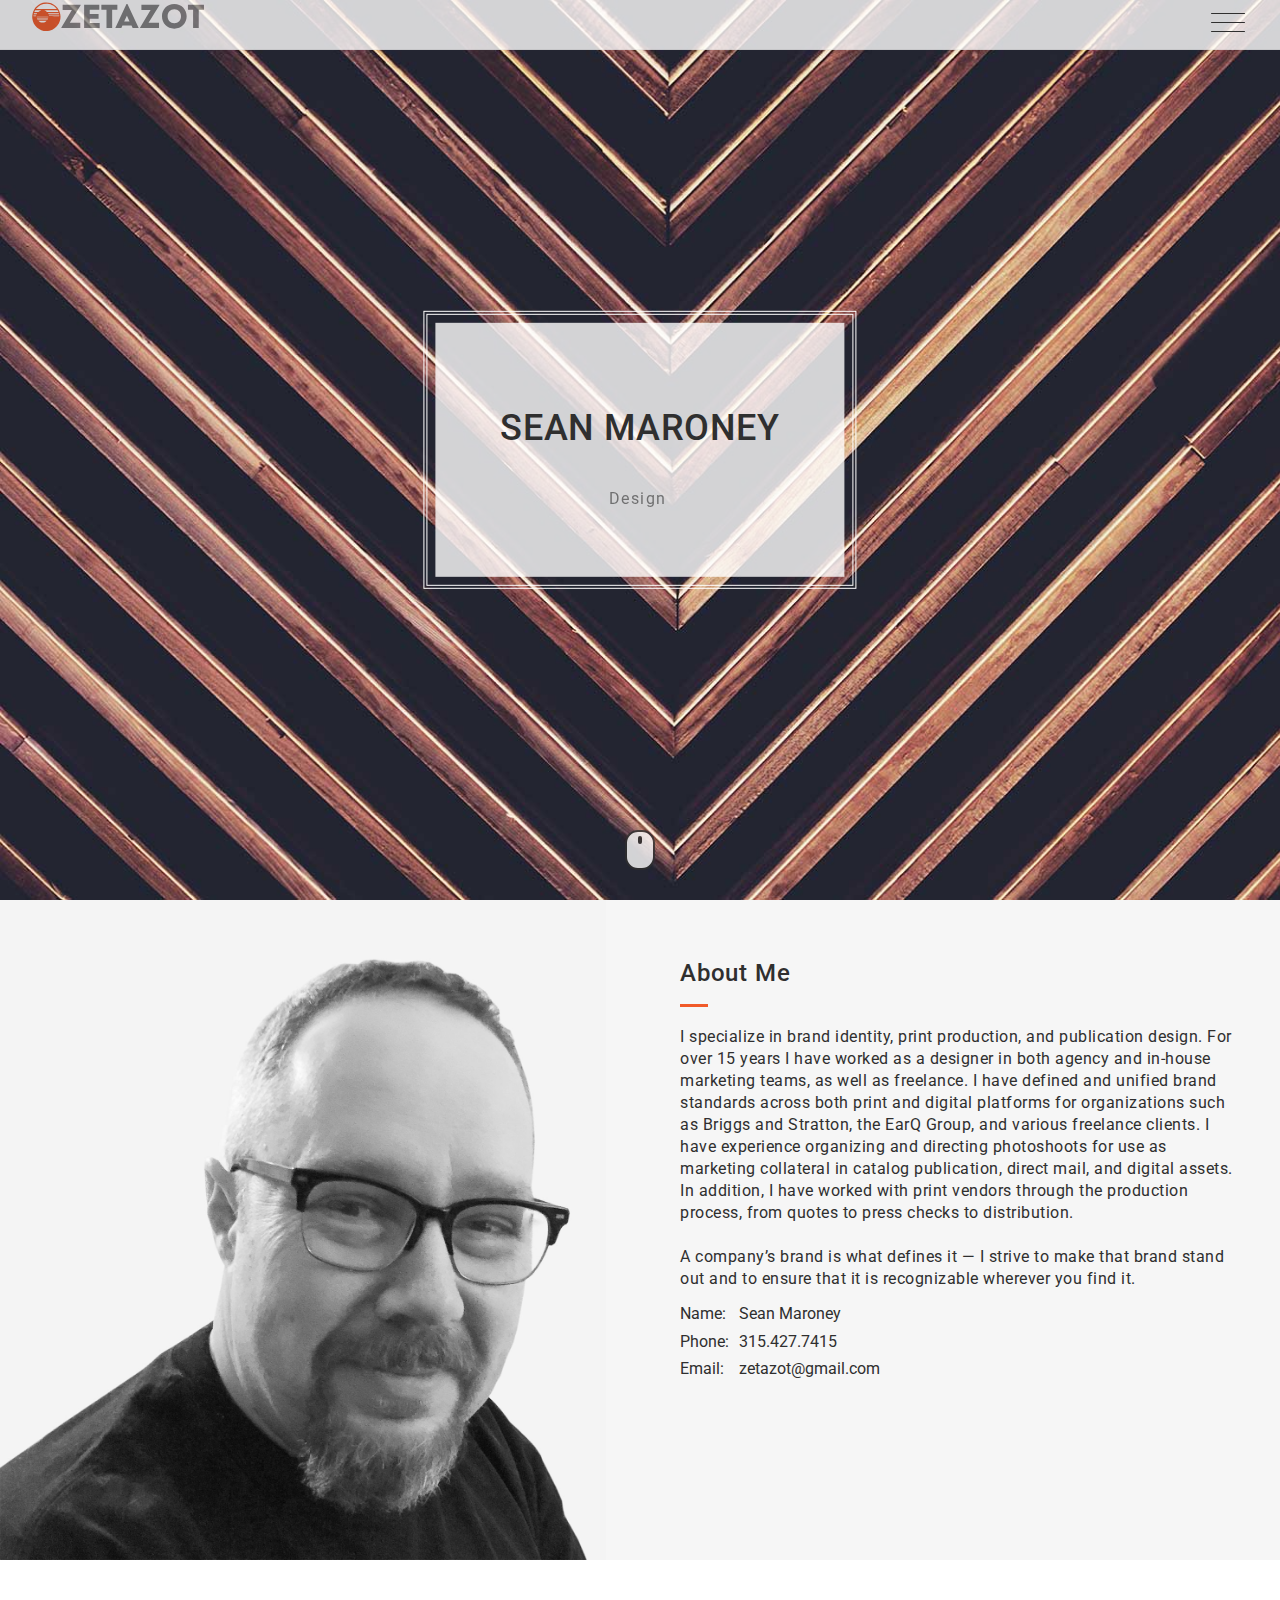
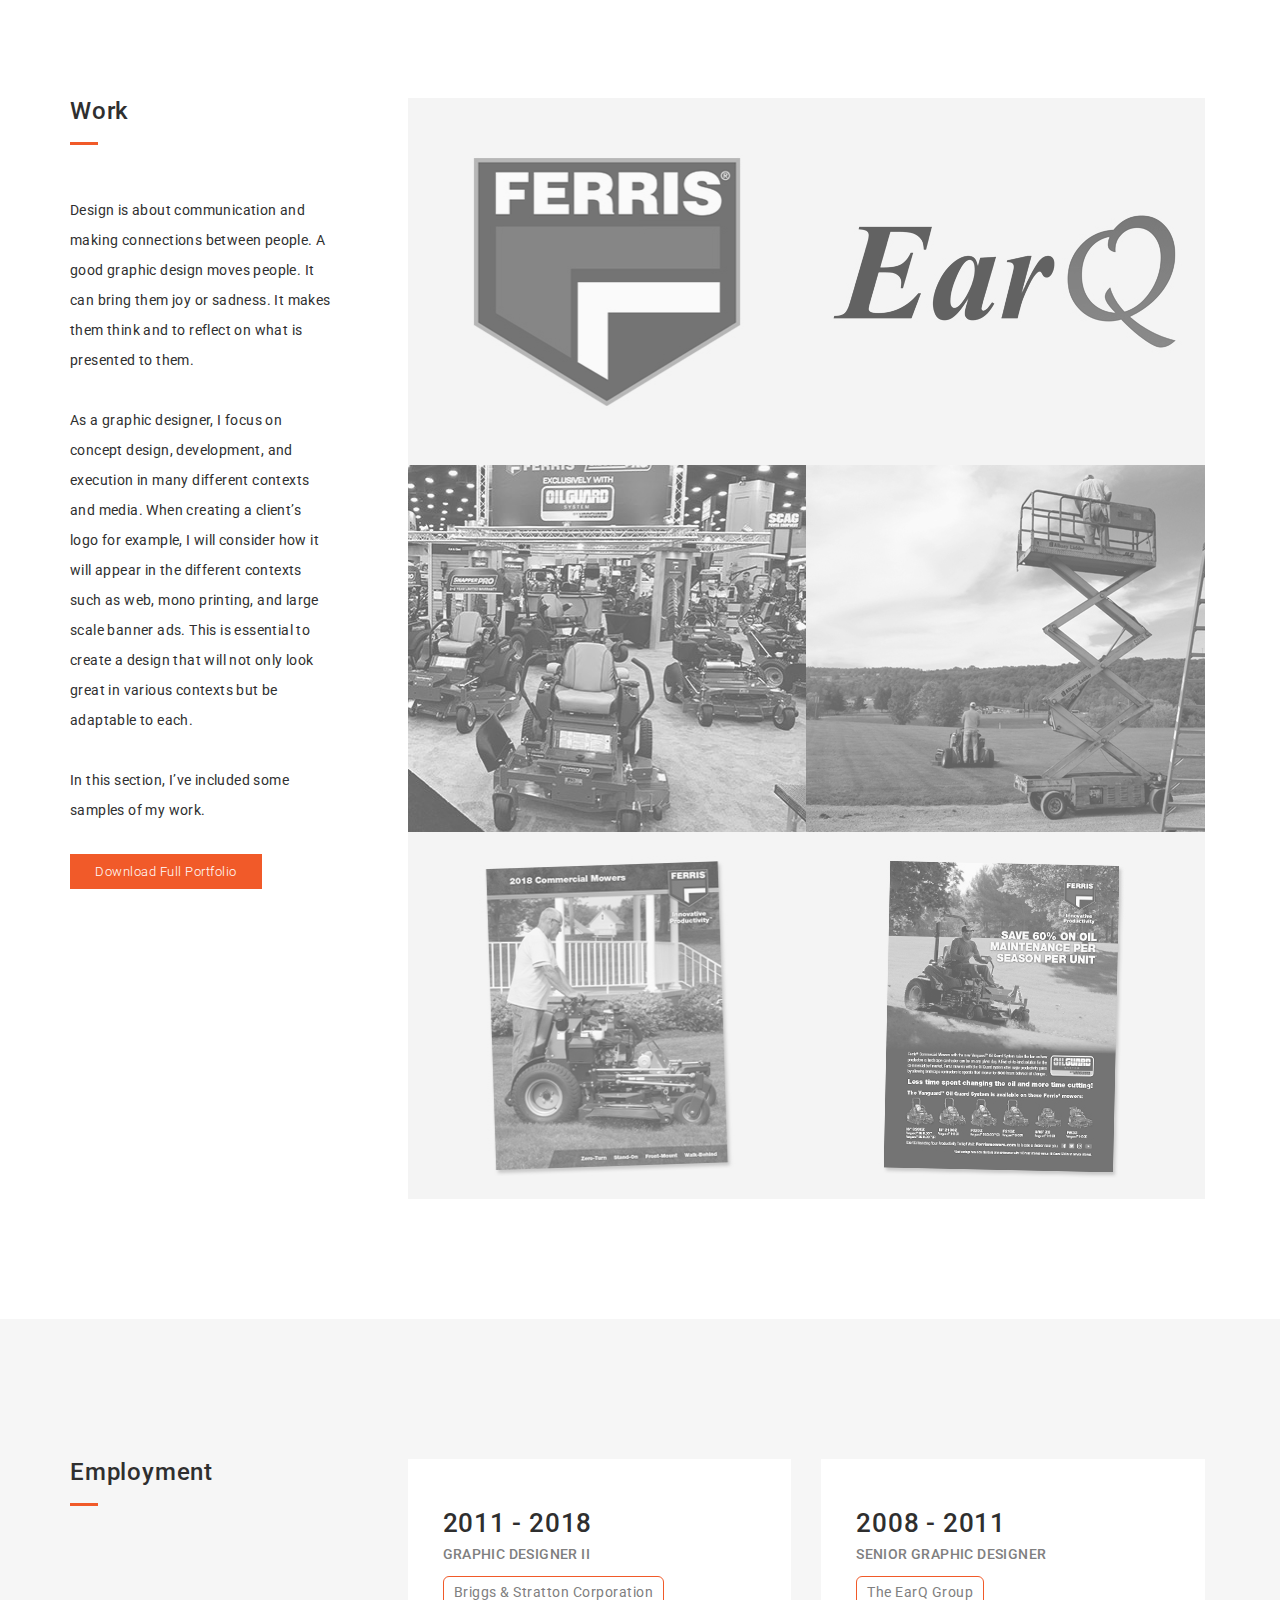
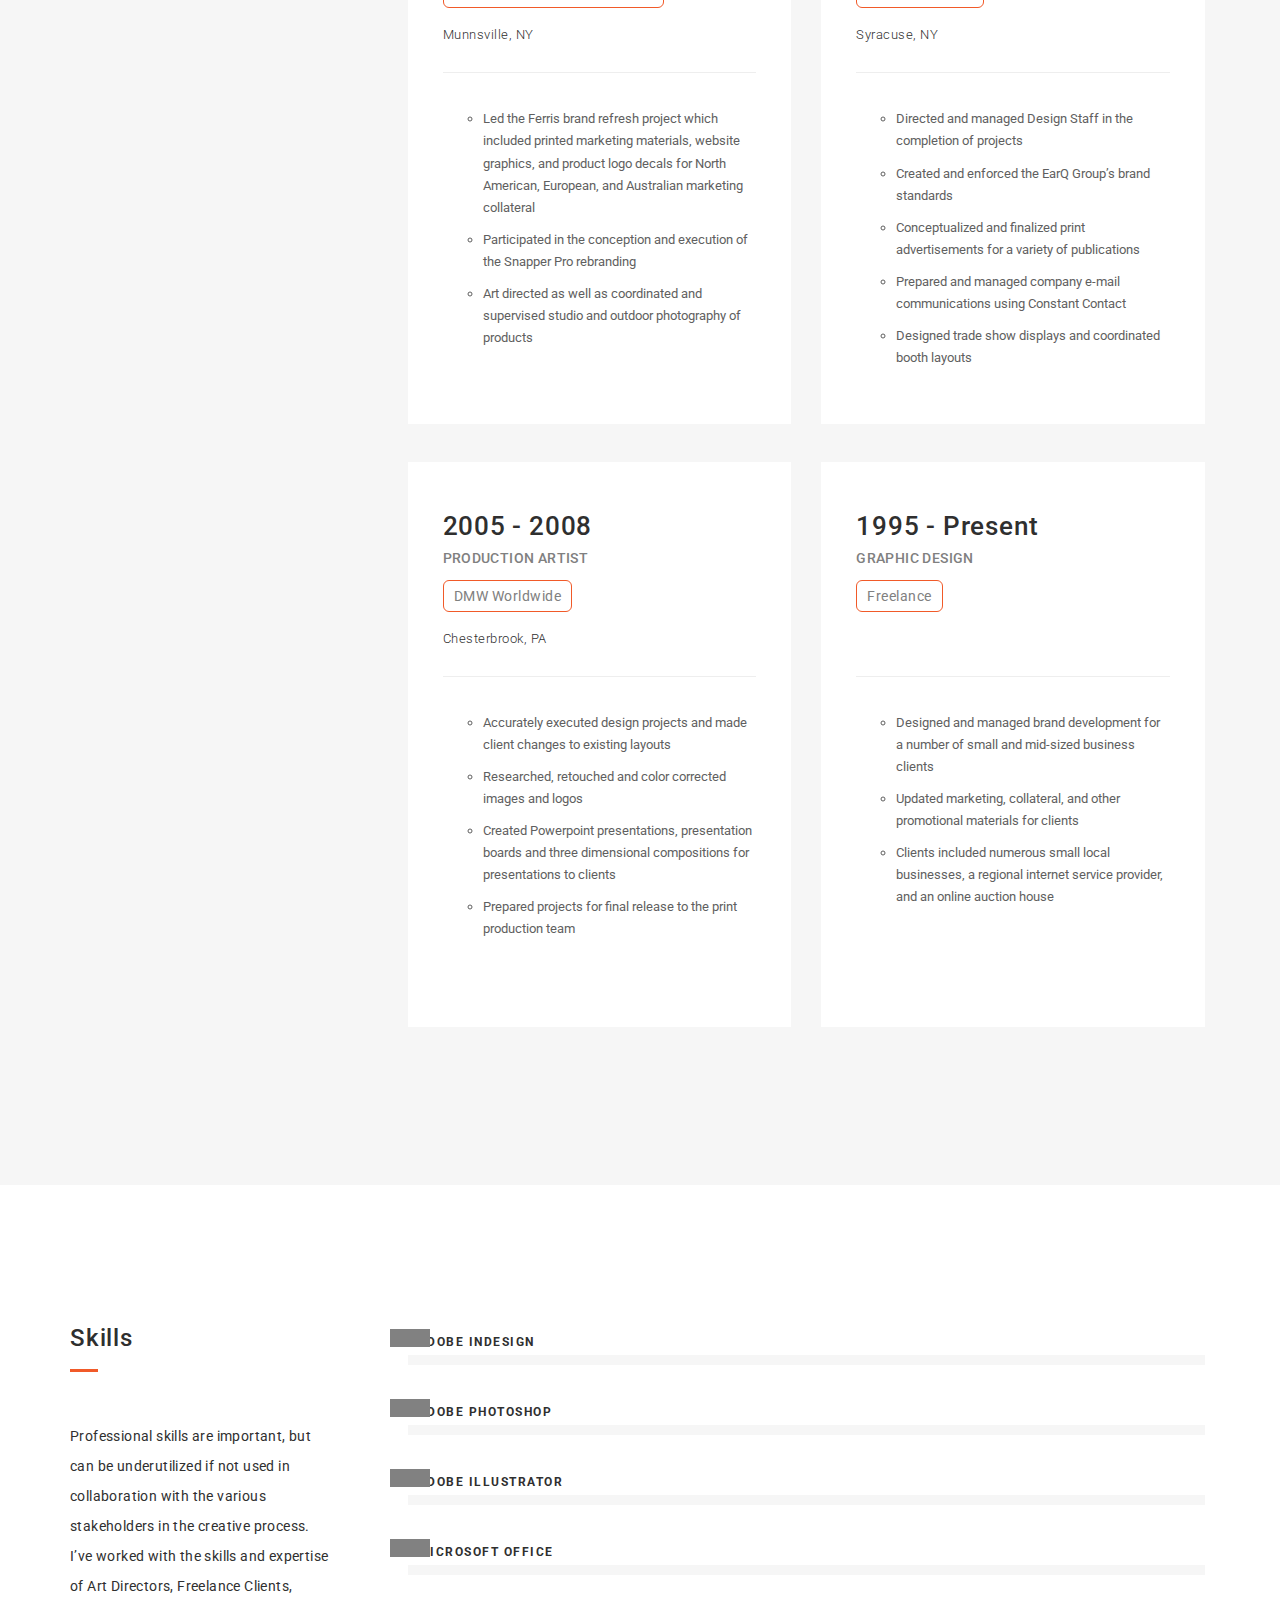
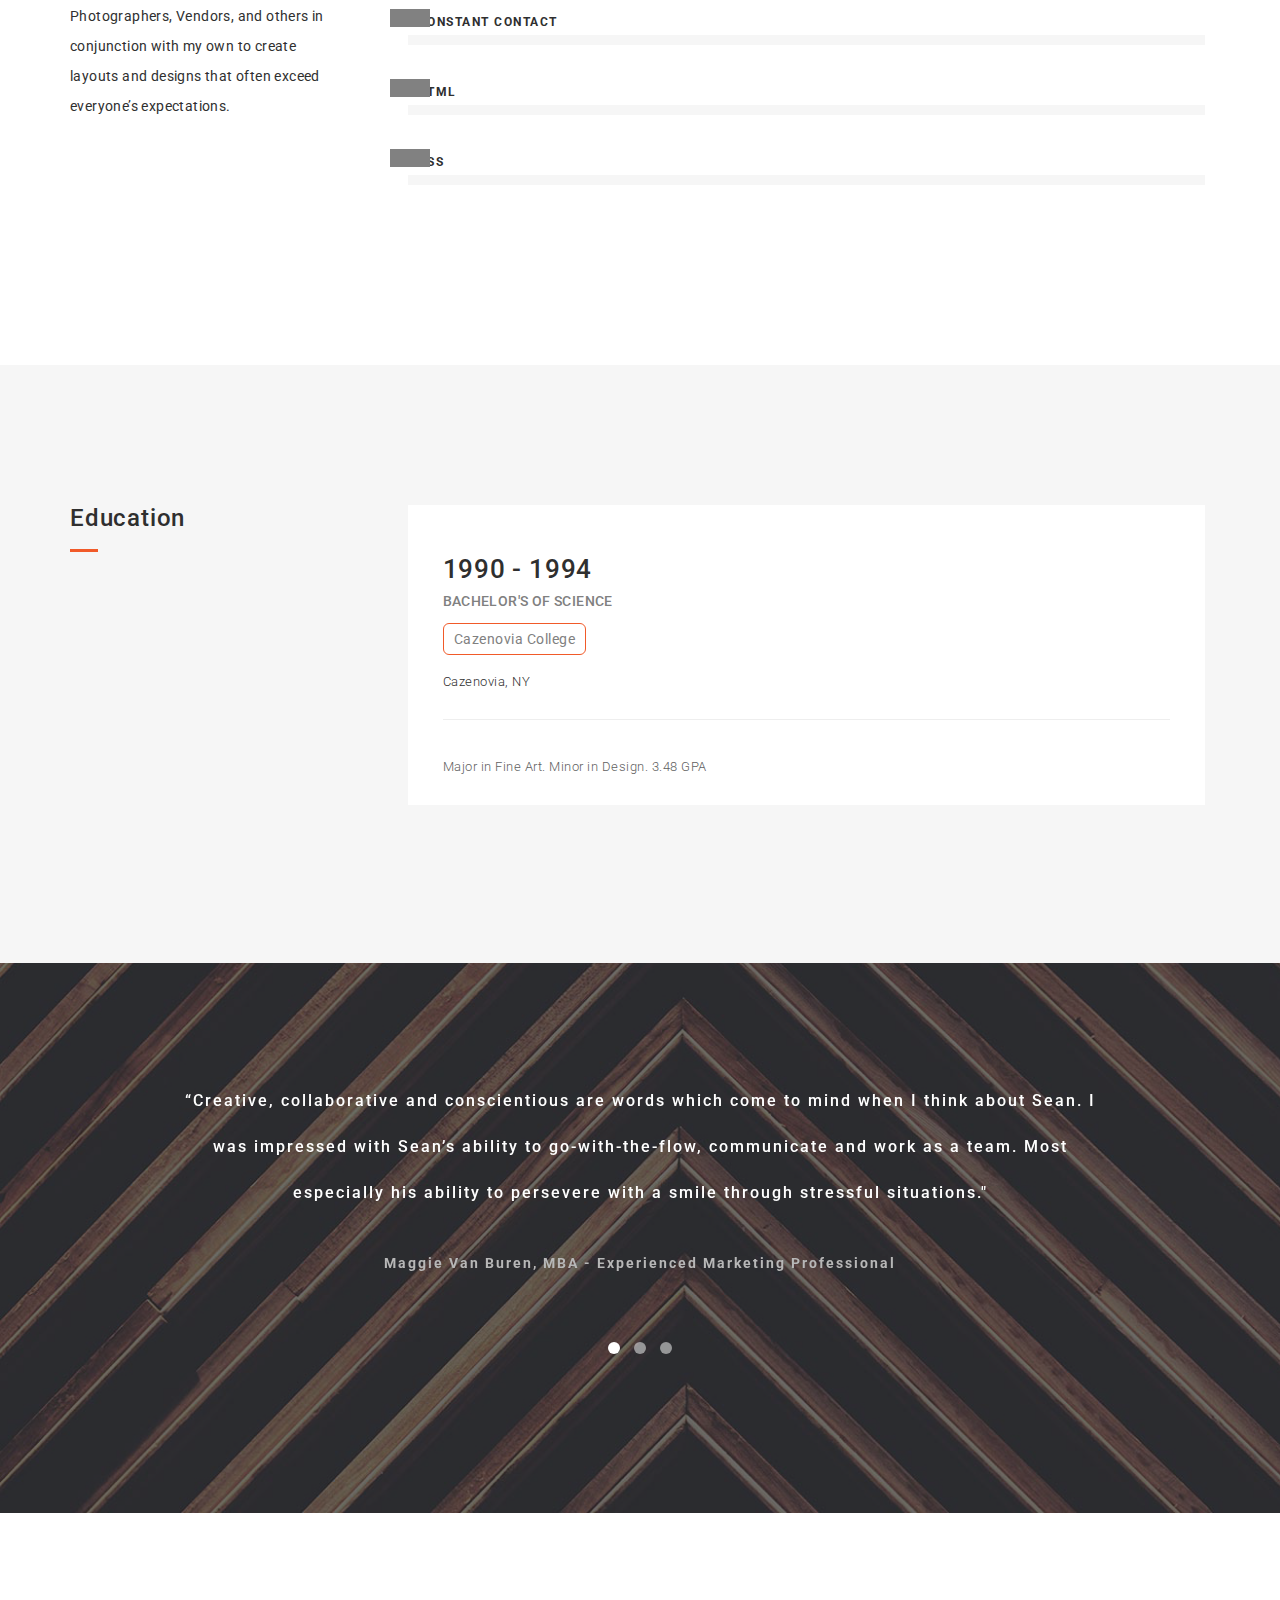
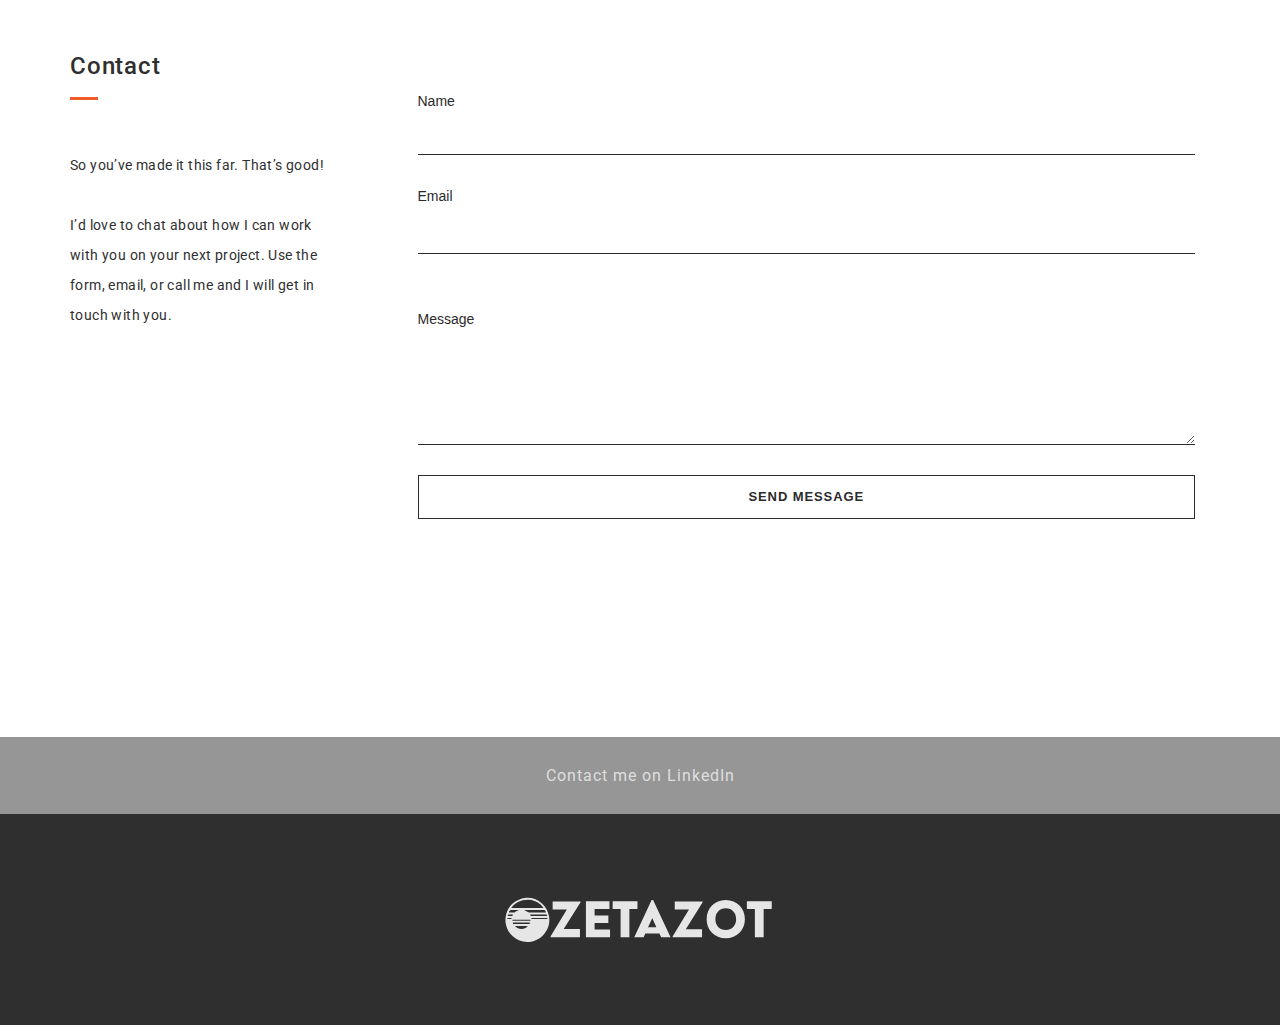
==== index.html @ b02adda1 "add button download" ====
<!DOCTYPE html>
<html lang="en">
  <head>
    <!-- Global site tag (gtag.js) - Google Analytics -->
    <script async src="https://www.googletagmanager.com/gtag/js?id=UA-124639889-1"></script>
    <script>
    window.dataLayer = window.dataLayer || [];
    function gtag(){dataLayer.push(arguments);}
    gtag('js', new Date());

    gtag('config', 'UA-124639889-1');
    </script>
    <meta charset="utf-8">
    <title>Sean Maroney</title>
    <meta content="IE=edge" http-equiv="X-UA-Compatible">
    <meta content="width=device-width, initial-scale=1" name="viewport">
    <meta content="Designer | Brand Specialist | Photography Director" name="description">
    <meta content="BdgPixel" name="author">
    <meta property="og:url" content="http://zetazot.com" />
    <meta property="og:type" content="website" />
    <meta property="og:title" content="Sean Maroney" />
    <meta property="og:description" content="Designer | Brand Specialist | Photography Director" />
    <meta property="og:image" content="http://zetazot.com/images/openGraphImage.jpg" />
    <!--Jotform-->
    <link rel="alternate" type="application/json+oembed" href="https://www.jotform.com/oembed/?format=json&amp;url=http%3A%2F%2Fwww.jotform.com%2Fform%2F82383636785167" title="oEmbed Form"><link rel="alternate" type="text/xml+oembed" href="https://www.jotform.com/oembed/?format=xml&amp;url=http%3A%2F%2Fwww.jotform.com%2Fform%2F82383636785167" title="oEmbed Form">
    <link rel="canonical" href="https://form.jotform.us/82383636785167" />
    <link type="text/css" rel="stylesheet" href="css/form.css" />
    <link type="text/css" rel="stylesheet" href="css/nova.css" />

    <!--Fav-->
    <link href="favicon.ico" rel="shortcut icon">
    <link rel="apple-touch-icon" sizes="57x57" href="apple-icon-57x57.png">
    <link rel="apple-touch-icon" sizes="60x60" href="apple-icon-60x60.png">
    <link rel="apple-touch-icon" sizes="72x72" href="apple-icon-72x72.png">
    <link rel="apple-touch-icon" sizes="76x76" href="apple-icon-76x76.png">
    <link rel="apple-touch-icon" sizes="114x114" href="apple-icon-114x114.png">
    <link rel="apple-touch-icon" sizes="120x120" href="apple-icon-120x120.png">
    <link rel="apple-touch-icon" sizes="144x144" href="apple-icon-144x144.png">
    <link rel="apple-touch-icon" sizes="152x152" href="apple-icon-152x152.png">
    <link rel="apple-touch-icon" sizes="180x180" href="apple-icon-180x180.png">
    <link rel="icon" type="image/png" sizes="192x192"  href="android-icon-192x192.png">
    <link rel="icon" type="image/png" sizes="32x32" href="favicon-32x32.png">
    <link rel="icon" type="image/png" sizes="96x96" href="favicon-96x96.png">
    <link rel="icon" type="image/png" sizes="16x16" href="favicon-16x16.png">

    
    <!--styles-->
    <link href="css/bootstrap.min.css" rel="stylesheet">
    <link href="css/owl.carousel.css" rel="stylesheet">
    <link href="css/owl.theme.css" rel="stylesheet">
    <link href="css/magnific-popup.css" rel="stylesheet">
    <link href="css/style.css" rel="stylesheet">
    <link href="css/responsive.css" rel="stylesheet">
    
    <!--fonts google-->
    <link href='https://fonts.googleapis.com/css?family=Roboto+Slab:400,700' rel='stylesheet' type='text/css'>
    <link href='https://fonts.googleapis.com/css?family=Roboto:400,300,500,700' rel='stylesheet' type='text/css'>
    <link href="https://fonts.googleapis.com/css?family=Slabo+27px" rel="stylesheet" type='text/css'>
    <link rel="stylesheet" href="https://use.fontawesome.com/releases/v5.2.0/css/all.css" integrity="sha384-hWVjflwFxL6sNzntih27bfxkr27PmbbK/iSvJ+a4+0owXq79v+lsFkW54bOGbiDQ" crossorigin="anonymous">
    
    <script src="https://cdn.jotfor.ms/static/prototype.forms.js" type="text/javascript"></script>
    <script src="https://cdn.jotfor.ms/static/jotform.forms.js?3.3.7332" type="text/javascript"></script>
    <script type="text/javascript">
        JotForm.init(function(){
            JotForm.alterTexts(undefined);
	        JotForm.clearFieldOnHide="disable";
	        JotForm.submitError="jumpToFirstError";
            /*INIT-END*/
        });

        JotForm.prepareCalculationsOnTheFly([null,{"name":"heading","qid":"1","text":"Contact Form","type":"control_head"},{"name":"submit2","qid":"2","text":"Send","type":"control_button"},{"description":"","name":"name","qid":"3","text":"Name","type":"control_fullname"},{"description":"","name":"email","qid":"4","subLabel":"example@example.com","text":"Email","type":"control_email"},{"description":"","name":"message","qid":"5","subLabel":"","text":"Message","type":"control_textarea"}]);
        setTimeout(function() {
        JotForm.paymentExtrasOnTheFly([null,{"name":"heading","qid":"1","text":"Contact Form","type":"control_head"},{"name":"submit2","qid":"2","text":"Send","type":"control_button"},{"description":"","name":"name","qid":"3","text":"Name","type":"control_fullname"},{"description":"","name":"email","qid":"4","subLabel":"example@example.com","text":"Email","type":"control_email"},{"description":"","name":"message","qid":"5","subLabel":"","text":"Message","type":"control_textarea"}]);}, 20); 
    </script>

    <!--[if lt IE 9]>
       <script type="text/javascript" src="js/html5shiv.min.js"></script>
    <![endif]-->
  </head>
  <body>
    <!--PRELOADER-->
    <div id="preloader">
      <div id="status">
        <img alt="logo" src="images/ZetaLogo.svg">
      </div>
    </div>
    <!--/.PRELOADER END-->

    <!--HEADER -->
    <div class="header">
      <div class="for-sticky">
        <!--LOGO-->
        <div class="col-md-2 col-xs-6 logo">
          <a href="index.html" ><img src="images/ZetaLogo.svg"></a>
        </div>
        <!--/.LOGO END-->
      </div>
      <div class="menu-wrap">
        <nav class="menu">
          <div class="menu-list">
            <a data-scroll="" href="#home" class="active">
              <span>Home</span>
            </a>
            <a data-scroll="" href="#about">
              <span>About</span>
            </a>
            <a data-scroll="" href="#work">
              <span>Work</span>
            </a>
            <a data-scroll="" href="#employement">
              <span>Employment</span>
            </a>
            <a data-scroll="" href="#skill">
              <span>Skills</span>
            </a>
            <a data-scroll="" href="#education">
              <span>Education</span>
            </a>
            <a data-scroll="" href="#testimonial">
              <span>References</span>
            </a>
            <a data-scroll="" href="#contact">
              <span>Contact</span>
            </a>
          </div>
        </nav>
        <button class="close-button" id="close-button">Close Menu</button>
      </div>
      <button class="menu-button" id="open-button">
        <span></span>
        <span></span>
        <span></span>
      </button><!--/.for-sticky-->
    </div>
    <!--/.HEADER END-->
    
    <!--CONTENT WRAP-->
    <div class="content-wrap">
      <!--CONTENT-->
      <div class="content">
        <!--HOME-->
        <section id="home">
          <div class="container">
            <div class="row">
              <div class="wrap-hero-content">
                  <div class="hero-content">
                    <h1>Sean Maroney</h1>
                    <br>
                    <span class="typed"></span>
                  </div>
              </div>
              <div class="mouse-icon margin-20">
                <div class="scroll"></div>
              </div>
            </div>
          </div>
        </section>
        <!--/.HOME END-->

        <!--ABOUT-->
        <section id="about">
          <div class="col-md-6 col-xs-12 no-pad">
            <div class="bg-about"></div>
          </div>
          <div class="col-md-6 col-sm-12 col-xs-12">
            <div class="row">
              <!--OWL CAROUSEL2-->
              <div class="about-me">
                <h3 class="title-small">
                    <span>About Me</span>
                  </h3>
                <div class="about-me--text-container">
                    <p class="about-me--text">
                         I specialize in brand identity, print production, and publication design. For over 15 years I have worked as a designer in both agency and in-house marketing teams, as well as freelance. I have defined and unified brand standards across both print and digital platforms for organizations such as Briggs and Stratton, the EarQ Group, and various freelance clients. I have experience organizing and directing photoshoots for use as marketing collateral in catalog publication, direct mail, and digital assets. In addition, I have worked with print vendors through the production process, from quotes to press checks to distribution.<br><br>A company’s brand is what defines it — I strive to make that brand stand out and to ensure that it is recognizable wherever you find it.
                    </p>
                    <table class="w-content">
                    <tr>
                        <td style="padding-right: 10px">Name: </td>
                        
                        <td> Sean Maroney</td>
                    </tr>
                    <tr>
                        <td style="padding-right: 10px">Phone: </td>
                        
                        <td> 315.427.7415</td>
                    </tr>
                    <tr>
                        <td style="padding-right: 10px">Email: </td>
                        
                        <td> zetazot@gmail.com</td>
                    </tr>
                    </table>
                </div>
            </div>
                
              
    
              
              <!--/.OWL CAROUSEL2 END-->
            </div>
          </div>
        </section>
        <!--/.ABOUT END-->

        <!--WORK-->
        <section class="white-bg mar-tm-10" id="work">
          <div class="container">
            <div class="row">
              <div class="col-md-3">
                <h3 class="title-small">
                  <span>Work</span>
                </h3>
                <p class="content-detail">
                  Design is about communication and making connections between people. A good graphic design moves people. It can bring them joy or sadness. It makes them think and to reflect on what is presented to them.<br><br>As a graphic designer, I focus on concept design, development, and execution in many different contexts and media. When creating a client’s logo for example, I will consider how it will appear in the different contexts such as web, mono printing, and large scale banner ads. This is essential to create a design that will not only look great in various contexts but be adaptable to each.<br><br>In this section, I’ve included some samples of my work.
                </p>
                <p class="button-container"><a href="images/Portfolio.pdf" download="images/Portfolio.pdf" class="download-button">Download Full Portfolio</a></p>
              </div>
              <div class="col-md-9 content-right">
                <!--PORTFOLIO IMAGE-->
                <ul class="portfolio-image">
                  <li class="col-md-6">
                    <a href="images/FerrisBranding.jpg"><img alt="image" src="images/FerrisLogo.jpg">
                      <div class="decription-wrap">
                        <div class="image-bg">
                           <p class="desc">Ferris Branding<br>Briggs &amp; Stratton</p>
                        </div>

                      </div>
                    </a>
                  </li>
                  <li class="col-md-6">
                    <a href="images/EarQBrochure.jpg"><img alt="image" src="images/EarQ.jpg">
                      <div class="decription-wrap">
                        <div class="image-bg">
                          <p class="desc">
                            Ear Q Branding
                          </p>
                        </div>
                      </div>
                    </a>
                  </li>
                  <li class="col-md-6">
                    <a href="images/ferrisTradeshow.jpg"><img alt="image" src="images/tradeshows.jpg">
                      <div class="decription-wrap">
                        <div class="image-bg">
                          <p class="desc">
                            Tradeshows
                          </p>
                        </div>
                      </div>
                    </a>
                  </li>
                  <li class="col-md-6">
                    <a href="images/photography2.jpg"><img alt="image" src="images/photography.jpg">
                      <div class="decription-wrap">
                        <div class="image-bg">
                          <p class="desc">
                            Photography Direction
                          </p>
                        </div>
                      </div>
                    </a>
                  </li>
                  <li class="col-md-6">
                    <a href="images/catalog2.jpg"><img alt="image" src="images/catalog1.jpg">
                      <div class="decription-wrap">
                        <div class="image-bg">
                          <p class="desc">
                            Catalogs
                          </p>  
                        </div>
                      </div>
                    </a>
                  </li>
                  <li class="col-md-6">
                    <a href="images/collateral2.jpg"><img alt="image" src="images/collateral.jpg">
                      <div class="decription-wrap">
                        <div class="image-bg">
                          <p class="desc">
                            Marketing Collateral
                          </p>
                        </div>
                      </div>
                    </a>
                  </li>
                </ul>
                <!--/.PORTFOLIO IMAGE END-->
              </div>
            </div>
          </div>
        </section>
        <!--/.WORK END-->

        <!--SERVICES-->
        <!--<section class="white-bg" id="services">
          <div class="container">
            <div class="row">
              <div class="col-md-3">
                <h3 class="title-small">
                  <span>Services</span>
                </h3>
                <p class="content-detail">
                  Lorem ipsum dolor sit amet, consectetuer adipiscing elit, sed diam nonummy nibh euismod tincidunt ut laoreet dolore magna aliquam erat volutpat.
                </p>
              </div>
              <div class="col-md-9 content-right">
                <div class="row">
                  <ul class="listing-item">
                    <li>
                      <div class="col-md-4 col-sm-4">
                        <h3 class="icon-use">
                          c
                        </h3>
                        <p class="head-sm">
                          MARKETING
                        </p>
                        <p class="text-grey">
                          Typi non habent claritatem insitam est usus legentis in iis qui facit eorum claritatem. 
                        </p>
                      </div>
                    </li>

                    <li>
                      <div class="col-md-4 col-sm-4">
                        <h3 class="icon-use">
                          b
                        </h3>
                        <p class="head-sm">
                          WEB DESIGN
                        </p>
                        <p class="text-grey">
                          Typi non habent claritatem insitam est usus legentis in iis qui facit eorum claritatem. 
                        </p>
                      </div>
                    </li>

                    <li>
                      <div class="col-md-4 col-sm-4">
                        <h3 class="icon-use">
                          d
                        </h3>
                        <p class="head-sm">
                          UI
                        </p>
                        <p class="text-grey">
                          Typi non habent claritatem insitam est usus legentis in iis qui facit eorum claritatem. 
                        </p>
                      </div>
                    </li>
                  </ul>

                  <ul class="listing-item">
                    <li>
                      <div class="col-md-4 col-sm-4">
                        <p class="icon-use">
                          f
                        </p>
                        <p class="head-sm">
                          DIRECTOR
                        </p>
                        <p class="text-grey">
                          Typi non habent claritatem insitam est usus legentis in iis qui facit eorum claritatem. 
                        </p>
                      </div>
                    </li>

                    <li>
                      <div class="col-md-4 col-sm-4">
                        <h3 class="icon-use">
                          p
                        </h3>
                        <p class="head-sm">
                          UX DESIGN
                        </p>
                        <p class="text-grey">
                          Typi non habent claritatem insitam est usus legentis in iis qui facit eorum claritatem. 
                        </p>
                      </div>
                    </li>

                    <li>
                      <div class="col-md-4 col-sm-4">
                        <h3 class="icon-use">
                          m
                        </h3>
                        <p class="head-sm">
                          FRONT END
                        </p>
                        <p class="text-grey">
                          Typi non habent claritatem insitam est usus legentis in iis qui facit eorum claritatem. 
                        </p>
                      </div>
                    </li>
                  </ul>

                </div>
              </div>
            </div>
          </div>
        </section>-->
        <!--/.SERVICES END-->


        <!--EMPLOYEMENT-->
        <section class="grey-bg" id="employement">
          <div class="container">
            <div class="row">
              <div class="col-md-3">
                <h3 class="title-small">
                  <span>Employment</span>
                </h3>
                <!--<p class="content-detail">
                  Lorem ipsum dolor sit amet, consectetuer adipiscing elit, sed diam nonummy nibh euismod tincidunt ut laoreet dolore magna aliquam erat volutpat.
                </p>-->
              </div>
              <div class="col-md-9 content-right">
                <div class="row">
                  <ul class="listing-item">
                    <li>
                      <div class="col-md-6 col-sm-6">
                        <div class="wrap-card">
                          <div class="card">
                            <h2 class="year">
                              2011 - 2018
                            </h2>
                            <p class="job">
                                Graphic Designer II
                            </p>
                            <p class="company">
                                Briggs &amp; Stratton Corporation
                            </p>
                            <p>Munnsville, NY</p>
                            <hr>
                            <div class="text-detail">
                              <ul class="job-description">
                                  <li>Led the Ferris brand refresh project which included printed marketing materials,
                                        website graphics, and product logo decals for North American, European, and
                                        Australian marketing collateral
                                    </li>
                                    <li>Participated in the conception and execution of the Snapper Pro rebranding</li>
                                    <li>Art directed as well as coordinated and supervised studio and outdoor photography
                                            of products
                                    </li>
                              </ul>
                            </div>
                          </div>
                        </div>
                      </div>
                    </li>

                    <li>
                      <div class="col-md-6 col-sm-6">
                        <div class="wrap-card">
                          <div class="card">
                            <h2 class="year">
                              2008 - 2011
                            </h2>
                            <p class="job">
                                Senior Graphic Designer
                            </p>
                            <p class="company">
                                The EarQ Group
                            </p>
                            <p>Syracuse, NY</p>
                            <hr>
                            <div class="text-detail">
                                <ul class="job-description">
                                    <li>
                                        Directed and managed Design Staff in the completion of projects
                                    </li>
                                    <li>Created and enforced the EarQ Group’s brand standards</li>
                                    <li>
                                            Conceptualized and finalized print advertisements for a variety of publications
                                    </li>
                                    <li>
                                            Prepared and managed company e-mail communications using Constant Contact
                                    </li>
                                    <li>
                                            Designed trade show displays and coordinated booth layouts
                                    </li>
                                </ul>
                            </div>
                          </div>
                        </div>
                      </div>
                    </li>
                  </ul>  
                  <ul class="listing-item">
                    <li>
                      <div class="col-md-6 col-sm-6">
                        <div class="wrap-card">
                          <div class="card">
                            <h2 class="year">
                              2005 - 2008
                            </h2>
                            <p class="job">
                                Production Artist
                            </p>
                            <p class="company">
                                DMW Worldwide
                            </p>
                            <p>Chesterbrook, PA</p>
                            <hr>
                            <div class="text-detail">
                                <ul class="job-description">
                                    <li>
                                        Accurately executed design projects and made client changes to existing layouts
                                    </li>
                                    <li>Researched, retouched and color corrected images and logos</li>
                                    <li>
                                            Created Powerpoint presentations, presentation boards and three dimensional
                                            compositions for presentations to clients
                                    </li>
                                    <li>
                                            Prepared projects for final release to the print production team
                                    </li>
                                    
                                </ul>
                            </div>
                          </div>
                        </div>
                      </div>
                    </li>

                    <li>
                      <div class="col-md-6 col-sm-6">
                        <div class="wrap-card">
                          <div class="card">
                            <h2 class="year">
                              1995 - Present
                            </h2>
                            <p class="job">
                              Graphic Design
                            </p>
                            <p class="company">
                              Freelance
                            </p>
                            <p>&nbsp;</p>
                            <hr>
                            <div class="text-detail">
                                <ul class="job-description">
                                    <li>
                                            Designed and managed brand development for a number of small and mid-sized
                                            business clients
                                    </li>
                                    <li>Updated marketing, collateral, and other promotional materials for clients</li>
                                    <li>
                                            Clients included numerous small local businesses, a regional internet service provider,
and an online auction house
                                    </li>
                                    
                                    
                                </ul>
                            </div>
                          </div>
                        </div>
                      </div>
                    </li>
                  </ul>

                </div>
              </div>
            </div>
          </div>
        </section>
        <!--/.EMPLOYEMENT END-->

        <!--SKILLS-->
        <section class="white-bg" id="skill">
            <div class="container">
              <div class="row">
                <div class="col-md-3">
                  <h3 class="title-small">
                    <span>Skills</span>
                  </h3>
                  <p class="content-detail">
                    Professional skills are important, but can be underutilized if not used in collaboration with the various stakeholders in the creative process. I’ve worked with the skills and expertise of Art Directors, Freelance Clients, Photographers, Vendors, and others in conjunction with my own to create layouts and designs that often exceed everyone’s expectations.
                  </p>
                </div>
                <div class="col-md-9 content-right">
                  <!--SKILLST-->
                  <div class="skillst">
                    <div class="skillbar" data-percent="100%">
                      <div class="title head-sm">
                        Adobe InDesign
                      </div>
                      <div class="count-bar">
                        <div class="count"></div>
                      </div>
                    </div>
                    <div class="skillbar" data-percent="90%">
                      <div class="title head-sm">
                        Adobe Photoshop
                      </div>
                      <div class="count-bar">
                        <div class="count"></div>
                      </div>
                    </div>
                    <div class="skillbar" data-percent="80%">
                      <div class="title head-sm">
                        Adobe Illustrator
                      </div>
                      <div class="count-bar">
                        <div class="count"></div>
                      </div>
                    </div>
                    <div class="skillbar" data-percent="80%">
                      <div class="title head-sm">
                        Microsoft Office
                      </div>
                      <div class="count-bar">
                        <div class="count"></div>
                      </div>
                    </div>
                    <div class="skillbar" data-percent="60%">
                      <div class="title head-sm">
                        Constant Contact
                      </div>
                      <div class="count-bar">
                        <div class="count"></div>
                      </div>
                    </div>
                    <div class="skillbar" data-percent="40%">
                      <div class="title head-sm">
                        HTML
                      </div>
                      <div class="count-bar">
                        <div class="count"></div>
                      </div>
                    </div>
                    <div class="skillbar" data-percent="30%">
                      <div class="title head-sm">
                        CSS
                      </div>
                      <div class="count-bar">
                        <div class="count"></div>
                      </div>
                    </div>
                  </div>
                  <!--/.SKILLST END-->
                </div>
              </div>
            </div>
          </section>
          <!--/.SKILLS END-->

        <!--EDUCATION-->
        <section class="grey-bg" id="education">
          <div class="container">
            <div class="row">
              <div class="col-md-3">
                <h3 class="title-small">
                  <span>Education</span>
                </h3>
                <!--<p class="content-detail">
                  Lorem ipsum dolor sit amet, consectetuer adipiscing elit, sed diam nonummy nibh euismod tincidunt ut laoreet dolore magna aliquam erat volutpat.
                </p>-->
              </div>
              <div class="col-md-9 content-right">
                <div class="row">
                  <ul class="listing-item">
                    <li>
                      <div class="col-md-12 col-sm-12">
                        <div class="wrap-card">
                          <div class="education-card">
                            <h2 class="year">
                              1990 - 1994
                            </h2>
                            <p class="job">
                              Bachelor's of Science
                            </p>
                            <p class="company">
                              Cazenovia College
                            </p>
                            <p>Cazenovia, NY</p>
                            <hr>
                            <div class="text-detail">
                              <p>
                                Major in Fine Art. Minor in Design. 3.48 GPA
                              </p>
                            </div>
                          </div>
                        </div>
                      </div>
                    </li>

                    
                  </ul>
                  

                </div>
              </div>
            </div>
          </div>
        </section>
        <!--/.EDUCATION END-->

        <!--TESTIMONIAL-->
        <section id="testimonial">
          <div class="container">
            <div class="row wrap-testimonial">
              <div class="col-md-10 col-md-offset-1">
                <div class="owl-carousel">
                  <div class="list-testimonial">
                    <div class="content-testimonial">
                      <h3 class="testi">
                        “Creative, collaborative and conscientious are words which come to mind when I think about Sean. I was impressed with Sean’s ability to go-with-the-flow, communicate and work as a team. Most especially his ability to persevere with a smile through stressful situations."
                      </h3>
                      <p class="people">
                        Maggie Van Buren, MBA - Experienced Marketing Professional 
                      </p>
                    </div>
                  </div>
                  <div class="list-testimonial">
                    <div class="content-testimonial">
                      <h3 class="testi">
                        “Sean is a machine. Work in, work out, without complaint or error. Sean's work ethic is excellent, and his attention to detail is infinite. He is an asset to the industry, and a pleasure to work with.”
                      </h3>
                      <p class="people">
                        Heather Janus Traum - Owner at Janus Advertising
                      </p>
                    </div>
                  </div>
                  <div class="list-testimonial">
                    <div class="content-testimonial">
                      <h3 class="testi">
                        “Besides being a very talented designer and collaborator, Sean was of the utmost help any time I had a request or a question. He would fit in great in any organization, and I highly recommend him.”
                      </h3>
                      <p class="people">
                        James McAvoy - Trellist Marketing and Technology
                      </p>
                    </div>
                  </div>
                </div>
              </div>
            </div>
          </div>
          <div class="mask-testimonial"></div>
        </section>
        <!--/.TESTMONIAL END-->

        <!--BLOG-->
        <!--<section class="grey-bg" id="blog">
          <div class="container">
            <div class="row">
              <div class="col-md-12">
                <h3 class="title-small-center text-center">
                  <span>Blog</span>
                </h3>
                <div class="row">
                  <div class="col-md-6 col-md-offset-3">
                    <p class="content-details text-center">
                      Lorem ipsum dolor sit amet consectetuer adipiscing elit, sed diam nonummy nibh euismod tincidunt. 
                    </p>
                  </div>
                </div>
                
                <div class="grid">
                  <div class="grid-item">
                    <div class="wrap-article">
                      <img alt="blog-1" class="img-circle text-center" src="images/blog-1.png">
                      <p class="subtitle fancy">
                        <span>09/01/2015</span>
                      </p>
                      <a href="#">
                        <h3 class="title">
                          Popular Design in 2015 
                        </h3>
                      </a>
                      <p class="content-blog">
                        Lorem ipsum dolor sit amet, consectetuer adipiscing elit, sed diam nonummy nibh euismod tincidunt ut laoreet dolore magna aliquam erat volutpat. Ut wisi enim ad minim veniam, quis nostrud exerci tation.
                      </p>
                    </div>
                  </div>

                  <div class="grid-item">
                    <div class="wrap-article">
                     <img alt="blog-4" class="img-circle text-center" src="images/blog-4.jpg">
                     <p class="subtitle fancy">
                        <span>08/20/2015</span>
                      </p>
                      <a href="#">
                        <h3 class="title">
                          Just Start
                        </h3>
                      </a>
                      <p class="content-blog">
                        Lorem ipsum dolor sit amet, consectetuer adipiscing elit, sed diam nonummy nibh euismod tincidunt ut laoreet dolore magna aliquam erat volutpat. 
                      </p>
                    </div>
                  </div>

                  <div class="grid-item">
                    <div class="wrap-article">
                      <img alt="blog6" class="img-circle text-center" src="images/blog-6.jpg">
                      <p class="subtitle fancy">
                        <span>08/11/2015</span>
                      </p>
                      <a href="#">
                        <h3 class="title">
                          The Huffington Post
                        </h3>
                      </a>
                      <p class="content-blog">
                       Lorem ipsum dolor sit amet, consectetuer adipiscing elit, sed diam nonummy nibh euismod tincidunt ut laoreet dolore magna aliquam erat volutpat. 
                      </p>
                    </div>
                  </div>
                  
                  <div class="grid-item">
                    <div class="wrap-article">
                      <img alt="blog2" class="img-circle text-center" src="images/blog-2.jpg">
                      <p class="subtitle fancy">
                        <span>08/03/2015</span>
                      </p>
                      <a href="#">
                        <h3 class="title">
                          Manuk!
                        </h3>
                      </a>
                      <p class="content-blog">
                        Lorem ipsum dolor sit amet, consectetuer adipiscing elit, sed diam nonummy nibh euismod tincidunt ut laoreet dolore magna aliquam erat volutpat. 
                      </p>
                    </div>
                  </div>

                  <div class="grid-item">
                    <div class="wrap-article">
                      <img alt="blog5" class="img-circle text-center" src="images/blog-5.jpg">
                      <p class="subtitle fancy">
                        <span>07/26/2015</span>
                      </p>
                      <a href="#">
                        <h3 class="title">
                          Do Web Designer Really Need To Know UI/UX Design and Backend Code too?
                        </h3>
                      </a>
                      <p class="content-blog">
                        Lorem ipsum dolor sit amet, consectetuer adipiscing elit, sed diam nonummy nibh euismod tincidunt ut laoreet dolore magna aliquam erat volutpat. 
                      </p>
                    </div>
                  </div>

                  <div class="grid-item">
                    <div class="wrap-article">
                      <img alt="blog-3" class="img-circle text-center" src="images/blog-3.jpg">
                      <p class="subtitle fancy">
                        <span>08/03/2015</span>
                      </p>
                      <a href="#">
                        <h3 class="title">
                          Somewhere Place
                        </h3>
                      </a>
                      <p class="content-blog">
                        Lorem ipsum dolor sit amet, consectetuer adipiscing elit. Ut wisi enim ad minim veniam, quis nostrud exerci tation ullamcorper suscipit.
                      </p>
                    </div>
                  </div>                  

                </div>
               
              </div>
            </div>
          </div>
        </section>
      -->

        <!--CONTACT-->
        <section id="contact" class="white-bg">
          <div class="container">
            <div class="row">
              <div class="col-md-3">
                <h3 class="title-small">
                  <span>Contact</span>
                </h3>
                <p class="content-detail">
                  So you’ve made it this far. That’s good!<br><br>I’d love to chat about how I can work with you on your next project. Use the form, email, or call me and I will get in touch with you.
                </p>

              </div>
              <div class="col-md-9 content-right">

                <form class="jotform-form" action="https://submit.jotform.us/submit/82383636785167/" method="post" name="form_82383636785167" id="82383636785167" accept-charset="utf-8">
                    <input type="hidden" name="formID" value="82383636785167" />
                    <div class="form-all">
                      <ul class="form-section page-section">
                        
                        <li class="form-line" data-type="control_textbox" id="id_6">
                            <div class="group">
                                <label  id="label_6" for="input_6"> Name </label>
                                <div id="cid_6" class="form-input-wide">
                                    <input type="text" id="input_6" name="q6_name" data-type="input-textbox" class="form-textbox" size="20" value="" data-component="textbox" />
                                </div>
                            </div>
                        </li>
                        <li class="form-line" data-type="control_email" id="id_4">
                            <div class="group">
                                <label class="form-label form-label-top form-label-auto" id="label_4" for="input_4"> Email </label>
                                <div id="cid_4" class="form-input-wide">
                                    <span class="form-sub-label-container" style="vertical-align:top">
                                    <input type="email" id="input_4" name="q4_email" class="form-textbox validate[Email]" size="30" value="" data-component="email" />
                                    
                                    </span>
                                </div>
                            </div>
                        </li>
                        <li class="form-line" data-type="control_textarea" id="id_5">
                            <div class="group">
                                <label class="form-label form-label-top form-label-auto" id="label_5" for="input_5"> Message </label>
                                <div id="cid_5" class="form-input-wide">
                                    <textarea id="input_5" class="form-textarea" name="q5_message" cols="40" rows="6" data-component="textarea"></textarea>
                                </div>
                            </div>
                        </li>
                        <li class="form-line" data-type="control_button" id="id_2">
                          <div id="cid_2" class="form-input-wide">
                                <input id="input_2" name="sendMessage" type="submit" value="Send Message">
                              
                          </div>
                        </li>
                        <li style="display:none">
                          Should be Empty:
                          <input type="text" name="website" value="" />
                        </li>
                      </ul>
                    </div>
                  
                    <script>
                      JotForm.showJotFormPowered = "new_footer";
                    </script>
                    <input type="hidden" id="simple_spc" name="simple_spc" value="82383636785167" />
                    <script type="text/javascript">
                      document.getElementById("si" + "mple" + "_spc").value = "82383636785167-82383636785167";
                    </script>
                    
                    
                  </form>
              </div>
            </div>
          </div>
        </section>
        <!--/.CONTACT END-->
        
        <!--FOOTER-->
        <footer>
            <div class="footer-top">
                <ul class="socials">
                  <li class="facebook">
                    <a href="https://www.linkedin.com/in/smaroney/" data-hover="Contact me on LinkedIn"><i class="fab fa-linkedin"></i> Contact me on LinkedIn</a>
                  </li>
                  
                </ul>
              </div>

          <div class="footer-bottom">
            <div class="container">
              <div class="row">
                <img src="images/ZetaLogoLight.svg" alt="logo bottom" class="center-block" />
              </div>
            </div>
          </div>
        </footer>
        <!--/.FOOTER-END-->

      <!--/.CONTENT END-->
      </div>
    <!--/.CONTENT-WRAP END-->
    </div>
    

    <script src="js/jquery-1.9.1.min.js" type="text/javascript"></script>
    <script src="js/jquery.appear.js" type="text/javascript"></script>
    <script src="js/bootstrap.min.js" type="text/javascript"></script>
    <script src="js/classie.js" type="text/javascript"></script>
    <script src="js/owl.carousel.min.js" type="text/javascript"></script>
    <script src="js/jquery.magnific-popup.min.js" type="text/javascript"></script>
    <script src="js/masonry.pkgd.min.js" type="text/javascript"></script>
    <script src="js/masonry.js" type="text/javascript"></script>
    <script src="js/smooth-scroll.min.js" type="text/javascript"></script>
    <script src="js/typed.js" type="text/javascript"></script>
    <script src="js/main.js" type="text/javascript"></script>
    <script type="text/javascript">JotForm.ownerView=true;</script>
  </body>
</html>
---- css/form.css ----
/*
 *Form CSS
 */
.form-all {
    list-style: none;
    list-style-position: outside;
    margin: 0px;
    font-family: Verdana;
    font-size: 12px;
}

.form-captcha {
    border: 1px solid #ccc;
    background: #f5f5f5;
    padding: 6px;
    width: 152px;
    -moz-border-radius: 4px 4px 4px 4px;
    -webkit-border-radius: 4px;
	border-radius: 4px 4px 4px 4px;
}
.underlined {
    text-decoration: underline;
}

#payment_total{
    display:inline-block;
}

.form-payment-label {
    color:#999999;
    display:block;
    font-size:9px;
}

.form-payment-subtotal, .form-payment-shipping, .form-payment-tax{
    font-size: 0.9em;
    max-width: 325px;
    overflow: visible;
}

.form-payment-tax.form-payment-label > span:nth-child(1) {
    width:100%;
    max-width: 225px !important;
    float: left;
    display: inline-block;
    word-wrap: break-word;
 }

 .form-payment-tax.form-payment-label:after{
    content: "";
    display: table;
    clear: both;
 }

.form-payment-shipping.form-payment-label > span:nth-child(1){
    width:100%;
    max-width: 225px !important;
    float: left;
    display: inline-block;
    word-wrap: break-word;
 }

 .form-payment-shipping.form-payment-label:after {
    content: "";
    display: table;
    clear: both;
 }

.form-payment-divider {
    display: block;
    border-bottom: 1px solid lightgrey;
    max-width: 325px;
}

.form-payment-total, .form-payment-discount{
    max-width: 325px;
    display: block;
    overflow: visible;
    margin: 10px 0;
}

.form-payment-discount {
    font-size: 10px;
}

.form-payment-price {
    float: right;
}

.form-product-custom_quantity {
    width: 30px;
    padding-left: 4px;
}

#coupon-message {
    font-size: 10px;
    font-weight: normal;
    white-space: normal;
}
.form-captcha:hover {
    border: 1px solid #aaa;
}

.form-captcha-image {
    border: 1px solid #aaa;
    -moz-border-radius: 4px 4px 4px 4px;
    -webkit-border-radius: 4px;
	border-radius: 4px 4px 4px 4px;
}

.form-collapse-table{
     height:58px;
     border:1px solid #ccc;
     background:#f5f5f5 url(../../images/soft-grad.png) repeat-x;
     position:relative;
}

.form-list{
    padding:3px;
    border:1px solid #CCC;
    -moz-box-shadow:0 1px 1px rgba(0, 0, 0, 0.2) inset;
    -webkit-box-shadow:0 1px 1px rgba(0, 0, 0, 0.2) inset;
	box-shadow:0 1px 1px rgba(0, 0, 0, 0.2) inset;
}
.form-list option{
    padding:2px;
}
.form-list option:nth-child(2n+1){
    background:#f5f5f5;
}

.form-textarea {
    font-family: "Lucida Grande", Verdana;
    white-space: pre-wrap;
}

.form-textarea-limit{

}
.form-textarea-limit > span{
    display:inline-block;
}
.form-textarea-limit textarea{
    /*border:1px solid #aaa;*/
    overflow:auto;
}
.form-textarea-limit textarea:focus{
    outline:none !important;
}
.form-textarea-limit-indicator{
    /*background: none repeat scroll 0 0 #F5F5F5;
    border-color: -moz-use-text-color #AAAAAA #AAAAAA;
    border-right: 1px solid #AAAAAA;
    border-style: none solid solid;
    border-width: medium 1px 1px;*/
    color: #666666;
    font-size: 9px;
    margin-top: -1px;
    padding: 2px;
    text-align: right;
}
.form-textarea-limit-indicator-error{
    color:red;
}

.nicEdit-main {
    background-color: white;
}

/* #587647: shrunk lines word wrap problem fix, omer */
.form-line-column .nicEdit-main {
    white-space: normal;
}

/*
    By: Ibrahim
    Ticket: http://www.jotform.com/answers/770434
    Asana: https://app.asana.com/0/79151859578366/90318654662926
 */
.form-line-column .form-sub-label {
    white-space: normal;
}

.form-datetime-validation-error {
    background:#FFAAAA;
    color:#fff;
}

.form-collapse-left{

}
.form-collapse-mid{
     text-shadow:0px 2px 0px #fff;
     float:left;
     font-size:18px;
     margin:16px 45px 16px 20px;
}

.form-product-item{
    display:inline-block;
    padding:5px 5px 5px 10px;
    position:relative;
    overflow: hidden;
    overflow-y: auto;
}

/*.form-product-item-detail {
    overflow: visible;
}*/

.form-product-item img {
    display:block;
    position: static;
    margin: 0 12px 0 0;
    float:left;

    -moz-border-radius: 3px 3px;
    -webkit-border-radius: 3px 3px;
    border-radius: 3px 3px;
}

.form-product-custom_price {
    text-align: right;
    width: 70px;
    border: 1px solid gray;
    margin: 0 2px;
    padding: 2px 4px
}

.hover-product-item:hover{
    background:#f5f5f5;
    color:#000;
}

.form-product-item label, .form-product-item .form-radio, .form-product-item .form-checkbox {
    cursor: pointer;
}
.form-special-subtotal {
    display: block;
    font-size: 10px;
    /* margin: -12px 0 12px 8px; */
    margin: 5px 0 12px 8px;
    height: 12px;
    float: left; 
}

.form-product-image, .form-product-image-with-options{
    margin:5px;
    margin-left:10px;
}

.form-product-image-with-options{
    position:absolute;
    top:15px;
    -moz-border-radius:5px 5px;
	-webkit-border-radius:5px 5px;
	border-radius:5px 5px;
}


.form-radio, .form-checkbox{
    vertical-align:middle;
    margin:0px;
    padding:0px;
}

.form-radio-item, .form-checkbox-item{
    margin-top:5px;
    float:left;
}
.form-multiple-column, .form-single-column{
    display:inline-block;
    /*display: inline;
    zoom: 1;
    *display: inline;*/
}
.form-multiple-column .form-radio-item, .form-multiple-column .form-checkbox-item{
    width:150px;
}

/* should work on selectors like this
 .form-multiple-column[data-columncount="2"] .form-radio-item,
 .form-multiple-column[data-columncount="2"] .form-checkbox-item {
   width: 45%;
 }*/

.form-radio-item label, .form-checkbox-item label{
    margin-left:5px;
}
.form-radio-item br, .form-checkbox-item br{
    clear:left;
}

.form-submit-button, .form-submit-reset, .form-submit-print, .form-screen-button{
    margin:0px;
    overflow:visible;
    padding:1px 6px;
    width:auto;
}
.form-submit-button::-moz-focus-inner, .form-submit-reset::-moz-focus-inner{
    border: 0px;
    padding:1px 6px;
}

.form-submit-button.conditionallyDisabled {
    opacity: 0.4;
    cursor: default;
    pointer-events: none;
}

.form-button-red{
	border: 1px solid red;
}

.form-button-magenta{
	border: 1px solid magenta;
}
.form-screen-message{
    /*float:left;*/
    width: 260px;
    height: 100px;
}

.form-screen-button div{
    background-image: url("/images/photo.png");
    background-position:center;
    background-repeat:no-repeat;
    height: 50px;
    width: 50px;
}

.form-screen-button {
    /*float:left;*/
    position:absolute;
    top:1px;

    margin:0px;
    margin-left:10px;
    padding:0px;

    background: #fdc000; /* Old browsers */
    background: -moz-linear-gradient(top, #fdc000 0%, #fe8900 100%); /* FF3.6+ */
    background: -webkit-gradient(linear, left top, left bottom, color-stop(0%,#fdc000), color-stop(100%,#fe8900)); /* Chrome,Safari4+ */
    background: -webkit-linear-gradient(top, #fdc000 0%,#fe8900 100%); /* Chrome10+,Safari5.1+ */
    background: -o-linear-gradient(top, #fdc000 0%,#fe8900 100%); /* Opera11.10+ */
    background: -ms-linear-gradient(top, #fdc000 0%,#fe8900 100%); /* IE10+ */
    filter: progid:DXImageTransform.Microsoft.gradient( startColorstr='#fdc000', endColorstr='#fe8900',GradientType=0 ); /* IE6-9 */
    background: linear-gradient(top, #fdc000 0%,#fe8900 100%); /* W3C */

    -moz-box-shadow:0 1px 0 rgba(255, 255, 255, .6), 0 1px 0 rgba(255,255,255,.6) inset;
    -webkit-box-shadow:0 1px 0 rgba(255, 255, 255, .6), 0 1px 0 rgba(255,255,255,.6) inset;
    box-shadow:0 1px 0 rgba(255, 255, 255, .6), 0 1px 0 rgba(255,255,255,.6) inset;

    border:1px solid #ae5d00;
    border-radius: 5px;
}

.form-screen-button:hover {
    background: #fcc932; /* Old browsers */
    background: -moz-linear-gradient(top, #fcc932 0%, #fc9e32 100%); /* FF3.6+ */
    background: -webkit-gradient(linear, left top, left bottom, color-stop(0%,#fcc932), color-stop(100%,#fc9e32)); /* Chrome,Safari4+ */
    background: -webkit-linear-gradient(top, #fcc932 0%,#fc9e32 100%); /* Chrome10+,Safari5.1+ */
    background: -o-linear-gradient(top, #fcc932 0%,#fc9e32 100%); /* Opera11.10+ */
    background: -ms-linear-gradient(top, #fcc932 0%,#fc9e32 100%); /* IE10+ */
    filter: progid:DXImageTransform.Microsoft.gradient( startColorstr='#fcc932', endColorstr='#fc9e32',GradientType=0 ); /* IE6-9 */
    background: linear-gradient(top, #fcc932 0%,#fc9e32 100%); /* W3C */

    border:1px solid #ae5d00;
}

.form-screen-button:active {
    background: #fe8900; /* Old browsers */
    background: -moz-linear-gradient(top, #fe8900 0%, #fdc000 100%); /* FF3.6+ */
    background: -webkit-gradient(linear, left top, left bottom, color-stop(0%,#fe8900), color-stop(100%,#fdc000)); /* Chrome,Safari4+ */
    background: -webkit-linear-gradient(top, #fe8900 0%,#fdc000 100%); /* Chrome10+,Safari5.1+ */
    background: -o-linear-gradient(top, #fe8900 0%,#fdc000 100%); /* Opera11.10+ */
    background: -ms-linear-gradient(top, #fe8900 0%,#fdc000 100%); /* IE10+ */
    filter: progid:DXImageTransform.Microsoft.gradient( startColorstr='#fe8900', endColorstr='#fdc000',GradientType=0 ); /* IE6-9 */
    background: linear-gradient(top, #fe8900 0%,#fdc000 100%); /* W3C */

    border:1px solid #C56600;
    -moz-box-shadow:0 1px 0 rgba(255, 255, 255, .6), 0 -1px 0 rgba(255,255,255,.6) inset;
    -webkit-box-shadow:0 1px 0 rgba(255, 255, 255, .6), 0 -1px 0 rgba(255,255,255,.6) inset;
    box-shadow:0 1px 0 rgba(255, 255, 255, .6), 0 -1px 0 rgba(255,255,255,.6) inset;
}
.form-screenshot-plate{
    background: url("../../images/noises/defaultdesktop.png") repeat scroll 0 0 transparent;
    border: 2px solid #545454;
    border-radius: 3px 3px 3px 3px;
    box-shadow: 0 0 5px rgba(0, 0, 0, 0.7) inset;
    margin: 10px 0;
    text-align: center;
}
.form-screenshot-img{
    box-shadow: 0 0 5px rgba(0, 0, 0, 0.7);
    margin: 14px 0;
    display:inline-block;
}
.form-screenshot-img img{

}

.form-submit-print::-moz-focus-inner{
    padding:0px 6px;
}
.form-submit-print{
    padding:1px 6px;
}
.form-submit-print img{
    margin-left: -14px;
    margin-right: 3px;
    margin-top: -3px;
}
.form-submit-print{
    margin-bottom: -4px;
    margin-top: -6px;
    margin-left: -6px;
    margin-right: 5px;
}

.form-submit-button-img{
    border:none !important;
    margin:0 !important;
    padding:0 !important;
    background: none !important;
    cursor: pointer !important;
    max-width:100%;
}

.icon-encrypt ~ .form-submit-reset {
    margin-left: 32px;
}

.form-collapse-right{
     position:absolute;
     right:0px;
     height:58px;
     width:40px;
}
.form-collapse-right-show{
     background: url(../../images/arrow-open.png) no-repeat center;
}
.form-collapse-right-hide{
     background: url(../../images/arrow-closed.png) no-repeat center;
}

.form-collapse-hidden {
    display: none;
}

.form-grading-item {
    margin-bottom: 3px;
}

.form-header {
    margin:0px;
}

.form-footer {
	margin: 0px;
	text-align:center;
	font-size: 9px;
	color: #999;
	font-weight: 300;
}
.form-subHeader {
    border-top: 1px solid #ccc;
    font-style: italic;
}

.form-header-group{
    background:#f5f5f5;
    border-bottom:1px solid #ccc;
    padding:12px;
	clear:both;
}

/* ömer 18/08 */

/* Form Header helper sub-classes */
/*.form-header-group.hasImage { display: table-row; }*/
.form-header-group.hasImage > .header-logo { display: table-cell; }
.form-header-group.hasImage > .header-text { display: table-cell; width: 100%; }

/* Header title text alignment */
.httal { text-align: left; } /*this is not added if user didnt select any alignment*/
.httac { text-align: center; }
.httar { text-align: right; }

/* Header title vertical alignment */
.htvat { vertical-align: top; }
.htvam { vertical-align: middle; }
.htvab { vertical-align: bottom; }

/* ömer 18/08 */

/* hasan 19/08 */
/* Form header image margins */
.header-logo-left { margin-right: 1em; }
.header-logo-right { margin-left: 1em; }
/* hasan 19/08 */

.form-footer-group{
/*    background:#f5f5f5;*/
/*    border-bottom:1px solid #ccc;*/
    padding:12px;
	clear:both;
}

/*.form-label {
    width: 150px;
    margin-bottom: 6px;
    display:inline-block;
    white-space:normal;
}*/

.form-label-top {
    margin-bottom:6px;
    display:block;
    white-space:normal;
}

.form-label-left {
    float:left;
    display:inline-block;
    text-align:left;
    padding:3px;
    white-space:normal;
}

.form-label-right {
    float:left;
    display:inline-block;
    text-align:right;
    margin-bottom:6px;
    padding:3px;
    white-space:normal;
}

.form-input-wide {
}

.form-section, .form-section-closed {
    list-style:none;
    list-style-position:outside;
    margin:0px;
    padding:0px;
    position:relative;
    zoom:1;
    clear:both;
}

.form-section-closed {
    overflow: hidden;
    height: 60px;
}

.form-input {
   display:inline-block;
}

.form-line {
	clear:both;
	padding:10px;
	margin:0px;
	/* Changed display to block to prevent a bug in Chrome */
    display:block;
    width:97%;
    width:-moz-available;
    /* Removed this because it was changing the size of the migrated forms */
	/* border:1px solid transparent ; */
	position:relative;
}

.form-line-column{
    float:left;
    clear:none;
    width:auto;
    white-space:nowrap;
}
/* Added css rule below to retain display:inline-block for shrunken fields */
.form-line.form-line-column {
	display:inline-block;
}

.form-line-column-clear{
    clear:left;
    width:auto;
}

.form-line-active {
    background-color: #FFFFE0;
    /*outline: 1px solid #EEEED0;*/
    color:#333;
}

.form-matrix-table {
    border-collapse: collapse;
    font-size: 10px;
    margin-bottom: 5px;
}

.form-matrix-column-headers {
    border: 1px solid #ccc;
    background: #ddd;
    color:inherit;
    text-align:center;
}

.form-matrix-row-headers {
    border: 1px solid #ccc;
    background: #ddd;
}

.form-matrix-values {
    border: 1px solid #ccc;
    background: #f5f5f5;
}

.form-pagebreak{
    border-top:1px solid #ccc;
    background:#f5f5f5;
    height:60px;
    clear:left;
}

.form-pagebreak-back-container,
.form-pagebreak-next-container{
    float:left;
    padding:10px;
    padding-top:14px;
}

.form-pagebreak-next-container{
    padding-left:0px;
}

.form-pagebreak-back,
.form-pagebreak-next{
    -webkit-border-radius:5px 5px;
    -webkit-box-shadow:0px 1px 2px #aaa;
    -moz-border-radius:5px 5px;
    -moz-box-shadow:0px 1px 2px #aaa;
	border-radius:5px 5px;
	box-shadow:0px 1px 2px #aaa;
    border:1px solid #999;
    background:#ddd;
    padding:5px;
    margin:0px;
    font-size:14px;
}

.form-pagebreak-next{
    margin:0 0 0 20px;
}

.button-hidden {
    display:none;
}

.form-required {
    margin-left: 5px;
    color: red;
}

.form-scale-table {
    font-size: 12px;
}

.form-scale-table th {
    border-bottom: 1px solid #ccc;
    color: #999;
}

.form-product-details {
    font-size: 0.8em;
    color: inherit;
    font-style: normal;
}

.form-product-options-text, .form-product-child-label {
    font-weight: normal;
    word-wrap: break-word;
}

.form-product-child-table {
    margin-top: 4px;
}

.form-product-child-table td, .form-product-child-table th {
    padding: 2px 6px;
}
.form-product-child-price {
    font-size: 0.786em;
    font-weight: bold;
    font-style: italic;
    color: #999;
    min-width: 80px ! important;
}

.form-address-table{
    width:330px;
}

.form-address-line{
    width:310px;
}
.form-address-city, .form-address-state{
    width:144px;
}
.form-address-table td, .form-address-table th{
    padding-bottom:10px;
}

.form-address-table select{
    width:155px;
}

.form-button-error{
    color:red;
    display:inline;
    text-align: center;
}

.form-pagebreak>.form-button-error {
	padding:14px 10px 10px;
	display:block;
}

.form-line-error{
    background:#FFAAAA;
    /*border:1px solid #FFAAAA;*/
    color:#333;
}

.form-line-error input:not(#coupon-input), .form-line-error select, .form-line-error textarea, .form-validation-error {
    border:1px solid red !important;
	-moz-box-shadow:0 0 2px red;
	-webkit-box-shadow:0 0 2px red;
	box-shadow:0 0 2px red;
}
.form-validation-error.form-input{
    border:none;
}
.form-line-active .form-error-message {
    display: none;
}

.form-error-message{
    /*
    right:7px;
    top:6px;
    */

    z-index:900;
    position:absolute;
    max-width:130px;
    right:0px;
    top:0px;
    color:#333;
    padding:3px;
    font-size:10px;
    border:4px solid #dd8888;
    -webkit-box-shadow:0px 2px 4px rgba(102, 102, 102, 0.5);
    -webkit-border-radius:6px 6px;
    -moz-box-shadow:0px 2px 4px rgba(102, 102, 102, 0.5);
    -moz-border-radius:6px 6px;
	box-shadow:0px 2px 4px rgba(102, 102, 102, 0.5);
	border-radius:6px 6px;
    background:#FFCCCC;
}

.form-error-arrow{
    position:absolute;
    top:-20px;
    left:10px;
    height:0px;
    width:0px;
    border:10px solid transparent;
    border-bottom-color:#666;
    border-bottom:10px solid rgba(102, 102, 102, 0.3);
}

.form-error-arrow-inner{
    position:absolute;
    top:1px;
    height:0px;
    width:0px;
    border:10px solid transparent;
    border-bottom-color:#FFCCCC;
    border-bottom-width:11px;
    left:-10px;
    top:-10px;
}

.form-input .form-error-message, .form-input-wide .form-error-message{
    bottom:-5px;
    font-size:11px;
    position:relative;
    z-index:900;
    right:auto;
    top:auto;
    color:#333;
    padding:3px;
    max-width:100%;
    padding-bottom:3px;
    font-size:12px;
    border:none;
    -moz-box-shadow:0px 2px 4px rgba(102, 102, 102, 0.5);
    -webkit-box-shadow:0px 2px 4px rgba(102, 102, 102, 0.5);
    -moz-border-radius:6px 6px;
    -webkit-border-radius:6px 6px;
	box-shadow:0px 2px 4px rgba(102, 102, 102, 0.5);
	border-radius:6px 6px;
    background:#FFCCCC;
}
/*
.form-input .form-error-message:before,
.form-input-wide .form-error-message:before,
.form-multiple-column:before, .form-single-column:before,
.form-input .form-error-message:after,
.form-input-wide .form-error-message:after,
.form-multiple-column:after, .form-single-column:after {
    content: " "; display: table;
}
.form-input .form-error-message:after,
.form-input-wide .form-error-message:after,
.form-multiple-column:after, .form-single-column:after {
    clear: both;
}
*/
.form-description{
    z-index:1000;
    position:absolute;
    right:7px;
    max-width:150px;
    top:6px;
    border:4px solid #ccc;
    -webkit-border-radius:6px 6px;
    -webkit-box-shadow:0px 2px 4px #666;
    -moz-border-radius:6px 6px;
    -moz-box-shadow:0px 2px 4px #666;
	border-radius:6px 6px;
    box-shadow:0px 2px 4px #666;
    background:#f5f5f5;
    white-space:normal;
}

.form-description-content{
    padding:10px;
    font-size:10px;
    color:#333;
}

.form-description-arrow {
    border-color:transparent #CCCCCC transparent transparent;
    border-style:solid;
    border-width:10px;
    height:0;
    width:0;
    left:-24px;
    top:7px;
    position:absolute;
}

.form-description-arrow-small {
    border-color:transparent #F5F5F5 transparent transparent;
    border-style:solid;
    border-width:7px;
    height:0;
    width:0;
    left:-14px;
    top:10px;
    position:absolute;
}


.right{
    right:33px !important;
    float: none !important;
}

.form-line:hover .form-description-indicator, .form-line-active .form-description-indicator{
    display:block;
}

.form-description-indicator{
    display:none;
    height: 100%;
    position: absolute;
    right: 0;
    top: 0;
    width: 25px;
    background:url(../../images/s-info.png) no-repeat center;
    /*border-left:1px solid #ccc;
    background-color:#f5f5f5;*/
}

.right .form-description-arrow {
    border-color:transparent transparent transparent #CCCCCC;
    left:auto;
    right:-24px;
}

.right .form-description-arrow-small {
    border-color:transparent  transparent transparent #F5F5F5;
    left:auto;
    right:-14px;
}

.form-autocomplete-list{
    font-family:Verdana, Geneva, Arial, Helvetica, sans-serif;
    font-size:12px;
    background:#333;
    background:rgba(26,58,81,0.8);
    border:1px solid #eee;
    border-top:none;
    padding:5px 0;
    -moz-border-radius-bottomright:10px 10px;
    -moz-border-radius-bottomleft:10px 10px;
    -moz-box-shadow:0px 5px 10px rgba(0,0,0,0.6);
    -webkit-border-bottom-right-radius:10px 10px;
    -webkit-border-bottom-left-radius:10px 10px;
    -webkit-box-shadow:0px 5px 10px rgba(0,0,0,0.6);
    border-radius-bottom-right:10px 10px;
    border-radius-bottom-left:10px 10px;
    box-shadow:0px 5px 10px rgba(0,0,0,0.6);
}

.form-autocomplete-list-item{
    margin:0 5px;
    border:1px solid transparent;
    color:#fff;
    padding:3px;
    -moz-border-radius:5px 5px;
    -webkit-border-radius:5px;
	border-radius:5px 5px;
    text-shadow:1px 1px 3px #000;
    cursor:pointer;
}
.form-autocomplete-list-item-selected, .form-autocomplete-list-item:hover{
    -moz-box-shadow:0 0 4px #333;
    -webkit-box-shadow:0 0 4px #333;
	box-shadow:0 0 4px #333;
    border:1px solid #1a3a51;
    background:#4295D1;
}
.form-autocomplete-list-item:hover{
    border:1px solid #ccc;
}
.form-sub-label-container{
    margin-right:5px;
}
.form-sub-label{
    color:#999999;
    display:block;
    font-size:9px;
    margin-bottom: 3px;
}
.form-html{
    padding:3px;
	/*Emre: to prevent HTML textbox to expand more instead of getting shorter after shrinking (50747) */
	white-space: normal;
}

[data-type="control_text"] .form-html img { max-width: 100%; height: auto; }
.form-multiple-column .form-radio-other-input,
.form-multiple-column .form-checkbox-other-input { width: 100px }

.form-radio-other-input, .form.checkbox-other-input {
    margin-left:5px;
}
.form-spinner-input-td{
    white-space:normal;
}
/**
 * Hides the browser default spinner buttons in protoplus based spinner field
 */
.form-spinner-input-td input[type="number"]::-webkit-inner-spin-button,
.form-spinner-input-td input[type="number"]::-webkit-outer-spin-button {
    display:none;
}

.edit-hover{ display:none; }

/**
 * For custom hint style, to achieve placeholder like color
 */
.form-custom-hint{
    color: #aaa !important;
    overflow: hidden !important;
}

/**
* FilePicker.io upload styling
*/
.filePicker-button{


    border-style: solid;
    border-width: 1px;
    border-color: rgba(0, 0, 0, 0.1) rgba(0, 0, 0, 0.1) rgba(0, 0, 0, 0.25);

    cursor: pointer;
    display: inline-block;
    vertical-align: middle;
    padding: 9px 24px;
    margin-bottom: 0;

    font-size: 13px;
    line-height: 18px;
    text-align: center;
    color: #FFFFFF;
    text-shadow: 0 -1px 0 rgba(0, 0, 0, 0.25);

	background: #0074CC; /* Old browsers */
	background: -moz-linear-gradient(top,  #0088cc 0%, #0055cc 100%); /* FF3.6+ */
	background: -webkit-gradient(linear, left top, left bottom, color-stop(0%,#0088cc), color-stop(100%,#0055cc)); /* Chrome,Safari4+ */
	background: -webkit-linear-gradient(top,  #0088cc 0%,#0055cc 100%); /* Chrome10+,Safari5.1+ */
	background: -o-linear-gradient(top,  #0088cc 0%,#0055cc 100%); /* Opera 11.10+ */
	background: -ms-linear-gradient(top,  #0088cc 0%,#0055cc 100%); /* IE10+ */
	background: linear-gradient(to bottom,  #0088cc 0%,#0055cc 100%); /* W3C */
	filter: progid:DXImageTransform.Microsoft.gradient( startColorstr='#0088cc', endColorstr='#0055cc',GradientType=0 ); /* IE6-9 */



    -moz-border-radius: 4px;
    -webkit-border-radius: 4px;
    border-radius: 4px;

    -moz-box-shadow: 0 1px 0 rgba(255, 255, 255, 0.2) inset, 0 1px 2px rgba(0, 0, 0, 0.05);
    -webkit-box-shadow: 0 1px 0 rgba(255, 255, 255, 0.2) inset, 0 1px 2px rgba(0, 0, 0, 0.05);
    box-shadow: 0 1px 0 rgba(255, 255, 255, 0.2) inset, 0 1px 2px rgba(0, 0, 0, 0.05);
}

.filePicker-button:hover {
background: #00a0f0; /* Old browsers */
background: -moz-linear-gradient(top,  #00a0f0 0%, #0064f0 100%); /* FF3.6+ */
background: -webkit-gradient(linear, left top, left bottom, color-stop(0%,#00a0f0), color-stop(100%,#0064f0)); /* Chrome,Safari4+ */
background: -webkit-linear-gradient(top,  #00a0f0 0%,#0064f0 100%); /* Chrome10+,Safari5.1+ */
background: -o-linear-gradient(top,  #00a0f0 0%,#0064f0 100%); /* Opera 11.10+ */
background: -ms-linear-gradient(top,  #00a0f0 0%,#0064f0 100%); /* IE10+ */
background: linear-gradient(to bottom,  #00a0f0 0%,#0064f0 100%); /* W3C */
filter: progid:DXImageTransform.Microsoft.gradient( startColorstr='#00a0f0', endColorstr='#0064f0',GradientType=0 ); /* IE6-9 */

}

.filePicker-button:active {
background: #0064f0; /* Old browsers */
background: -moz-linear-gradient(top,  #0064f0 0%, #00a0f0 100%); /* FF3.6+ */
background: -webkit-gradient(linear, left top, left bottom, color-stop(0%,#0064f0), color-stop(100%,#00a0f0)); /* Chrome,Safari4+ */
background: -webkit-linear-gradient(top,  #0064f0 0%,#00a0f0 100%); /* Chrome10+,Safari5.1+ */
background: -o-linear-gradient(top,  #0064f0 0%,#00a0f0 100%); /* Opera 11.10+ */
background: -ms-linear-gradient(top,  #0064f0 0%,#00a0f0 100%); /* IE10+ */
background: linear-gradient(to bottom,  #0064f0 0%,#00a0f0 100%); /* W3C */
filter: progid:DXImageTransform.Microsoft.gradient( startColorstr='#0064f0', endColorstr='#00a0f0',GradientType=0 ); /* IE6-9 */

}



/**
 * Multiple file upload styling
 */
.qq-uploader { position:relative; width:224px;}

.qq-upload-button {
    /*background: none repeat scroll 0 0 #B5B5B5;*/
    background: #ffa84c; /* old browsers */
    background: -moz-linear-gradient(top, #FBCB5D 0%, #EFA003 100%); /* firefox */
    background: -webkit-gradient(linear, left top, left bottom, color-stop(0%,#FBCB5D), color-stop(100%,#EFA003)); /* webkit */
    filter: progid:DXImageTransform.Microsoft.gradient( startColorstr='#FBCB5D', endColorstr='#EFA003',GradientType=0 ); /* ie */
    color: #FFFFFF;
    display: block;
    font-size:16px;
    padding: 8px 0;
    text-align: center;
    text-shadow: 0 -1px #C64F00;
    border: 1px solid #C64F00;
    -moz-border-radius:5px 5px;
    -webkit-border-radius:5px 5px;
    border-radius:5px 5px;
}

.qq-upload-button-hover {
    background: #ff7b0d; /* old browsers */
    background: -moz-linear-gradient(top, #ff7b0d 0%, #ffa84c 100%); /* firefox */
    background: -webkit-gradient(linear, left top, left bottom, color-stop(0%,#ff7b0d), color-stop(100%,#ffa84c)); /* webkit */
    filter: progid:DXImageTransform.Microsoft.gradient( startColorstr='#ff7b0d', endColorstr='#ffa84c',GradientType=0 ); /* ie */

}
.qq-upload-button-focus {outline:1px dotted black;}

.qq-upload-delete{
    display:none;
    top:0px;
    position:absolute;
    background: #f85032; /* old browsers */
    background: -moz-linear-gradient(top, #f85032 0%, #f16f5c 50%, #f6290c 51%, #f02f17 71%, #e73827 100%); /* firefox */
    background: -webkit-gradient(linear, left top, left bottom, color-stop(0%,#f85032), color-stop(50%,#f16f5c), color-stop(51%,#f6290c), color-stop(71%,#f02f17), color-stop(100%,#e73827)); /* webkit */
    filter: progid:DXImageTransform.Microsoft.gradient( startColorstr='#f85032', endColorstr='#e73827',GradientType=0 ); /* ie */
    width:20px;
    height:100%;
    right:0px;
    color:#fff;
    line-height:20px;
    text-align:center;
    text-shadow:0 -1px 0px #000;
    -moz-border-radius:0px 5px 5px 0px;
    -webkit-border-radius:0px 5px 5px 0px;
    border-radius:0px 5px 5px 0px;
    border-left:1px solid #aaa;
    cursor:pointer;
    box-sizing: border-box;
}
.qq-upload-delete:hover{
    background: #ffb76b; /* old browsers */
    background: -moz-linear-gradient(top, #ffb76b 0%, #ffa73d 50%, #ff7c00 51%, #ff7f04 100%); /* firefox */
    background: -webkit-gradient(linear, left top, left bottom, color-stop(0%,#ffb76b), color-stop(50%,#ffa73d), color-stop(51%,#ff7c00), color-stop(100%,#ff7f04)); /* webkit */
    filter: progid:DXImageTransform.Microsoft.gradient( startColorstr='#ffb76b', endColorstr='#ff7f04',GradientType=0 ); /* ie */
}
.qq-upload-list li:hover{
    border:1px solid #aaa;
}
.qq-upload-success:hover .qq-upload-delete{
    display:block;
}
.qq-upload-fail:hover .qq-upload-delete{
    display:block;
}

.qq-upload-drop-area {
    position:absolute; top:0; left:0; width:100%; height:100%; min-height: 54px; z-index:2;
    background:#F5F5F5;
    background:rgba(240, 240, 240, 0.9);
    text-align:center;
    color:#B1B1B1;
    border:2px dashed #c5c5c5;
    -moz-border-radius:5px 5px;
    -webkit-border-radius:5px 5px;
    border-radius:5px 5px;
}
.qq-upload-drop-area span {
    display:block; position:absolute; top: 50%; width:100%; margin-top:-10px; font-size:16px;
}
.qq-upload-drop-area-active {
    background:lightyellow;
    background:rgba(222, 255, 210, 0.9);
}
.qq-upload-list { margin:10px 0; padding:0; list-style:none; }
.qq-upload-list li {
    position:relative;
    font-size: 11px;
    margin: 8px 0;
    color: #5E5B5B;
    padding: 2px 4px;
    background: #EEEEEE;
    -moz-border-radius: 5px 5px;
    -webkit-border-radius: 5px 5px;
    border-radius: 5px 5px;
    white-space: normal;
    border:1px solid transparent;
}
.qq-upload-file,.qq-upload-spinner, .qq-upload-size, .qq-upload-cancel, .qq-upload-failed-text {
    font-size:0.8em;
    line-height:16px;
}

.qq-file-uploading{
    display: inline-block;
    overflow: hidden;
    white-space: nowrap;
    width: 80px;
}

.qq-upload-failed-text{float:right;}
.qq-upload-fail{
    background:#FF927D !important;
    color:#fff !important;
}
.qq-upload-fail .qq-upload-size{display:none !important;}
.qq-upload-file {}
.qq-upload-spinner {display:inline-block; background: url("../../images/loading.gif"); width:15px; height:15px; vertical-align:text-bottom;margin-bottom: 3px;margin-left: 2px;}
.qq-upload-size,.qq-upload-cancel {float:right;margin-left: 4px;}
.qq-upload-failed-text {display:none;}
.qq-upload-fail .qq-upload-failed-text {display:inline;}


/**
 *  FB Login button styles and alignments
 */
.fb-login-wrapper{

}
.fb-align-auto, .fb-align-center{

}
.fb-align-left{

}
.fb-align-right{

}
.fb-login-label{
    color: #888888;
    font-size: 11px;
    line-height: 23px;
}
.fb-login-button{

}

/**
 *  FB Login End
 */

/**
 * Braintree credit card fields styling
 */

.braintree-hosted-fields {
    background: rgb(255, 255, 255) none repeat scroll 0% 0% / auto padding-box border-box;
    display: inline-block;
    width: 147px;
    height: 17px;
    border: 1px solid lightgrey;
    padding: 3px;

    -moz-box-shadow: 0 1px 2px #eee inset;
    -webkit-box-shadow: 0 1px 2px #eee inset;
    box-shadow: 0 1px 2px #eee inset;
}
/* firefox focused field border*/
.braintree-hosted-fields-focused {
    border: 1px solid #FFD300 !important;
    box-shadow: 0px 0px 3px #FFF0AA;
}


/* Square credit card fields styling */
.square-hosted-fields {
    background: rgb(255, 255, 255) none repeat scroll 0% 0% / auto padding-box border-box;
    display: inline-block;
    width: 147px;
    height: 17px;
    border: 1px solid lightgrey;
    padding: 3px;
}

/* webkit focused field border */
@media screen and (-webkit-min-device-pixel-ratio:0) {
    .braintree-hosted-fields-focused {
        outline: rgb(59, 153, 252) auto 5px;
        border: 1px solid lightgrey !important;
    }
}

/* braintree add ons */
.braintree-addons-box {
    border-radius: 5px;
    background-color: #efefef;
    padding: 5px;
    margin: 6px 0 0 18px;
    font-size: 12px;
    line-height: 16px;
}

/**
 * Braintree End
 */

 /* paypal pro */
.paypalpro_img {
    width: 40px;
    height: 26px;
    padding-right: 7px;
}
.paypalpro_visa { background: url('../../images/credit-card-logo.png') no-repeat 0 0; }

.paypalpro_mc { background: url('../../images/credit-card-logo.png') no-repeat -47px 0; }

.paypalpro_amex { background: url('../../images/credit-card-logo.png') no-repeat -94px 0; }

.paypalpro_dc { background: url('../../images/credit-card-logo.png') no-repeat -141px 0; }

/**
 * reCaptcha styling
 */
#recaptcha_logo{ display:none;}
#recaptcha_tagline{display:none;}
#recaptcha_table{border:none !important;}
.recaptchatable .recaptcha_image_cell, #recaptcha_table{ background-color:transparent !important; }
#recaptcha_table td { padding-left:0px !important; }

.always-hidden {
    display:none !important;
}

.dropdown-match-height {
    min-height: 24px;
}

/**
 * E-Signature
 */
.signature-pad-passive,
.signature-pad-wrapper {
    border: 1px solid #9D9D9D;
    color: #444;
    position: relative;
}
.signature-pad-passive .signature-line {
    border: 1px solid #444;
    width: 80%;
    position: absolute;
    bottom: 50px;
    left: 10%;
    right: 10%;
}
.signature-pad-wrapper .clear-pad-btn {
    cursor:pointer;
    text-decoration:underline;
    float:right;
    font-weight:bold;
    font-size:12px;
}

/*
 * TODO: This a fix for column view in IE6 and IE7
 * only in single column. After relaxing we have
 * to change the HTML code directly to fix column
 * problems in IE6 and IE7.
 */
.form-single-column .clearfix { display: inline-block; }
.form-single-column .clearfix { display: block; }
/*
 * New Feature for fixes for mobile devices.
 * We should improve this for each and every kind of question.
 * then test it on various mobile devices
 */
@media only screen and (max-device-width: 550px){
    body{
        /* background:#EAEAEA url(/images/bg.png) repeat-x 0 -55px !important; */
        font-size: 18px;
    }
    .form-all{
        width:auto !important;
    }
    .form-label-left{
        float:none;
        display:block;
    }
    .form-buttons-wrapper{
        margin:5px !important;
        text-align:center;
    }

    .form-textarea{
    	/* Emre: to prevent the textareas to overflow when iPhone is used (47600) */
        width:94% !important;
        white-space: pre-wrap;
    }
    .form-textbox, .form-textarea, .form-dropdown, .form-list{
        border:1px solid #555;
        padding:4px;
        -webkit-border-radius:5px 5px;
        -webkit-box-shadow:0 2px 4px rgba(0,0,0, 0.4) inset;
        -moz-border-radius:5px 5px;
        -moz-box-shadow:0 2px 4px rgba(0,0,0, 0.4) inset;
        border-radius:5px 5px;
        box-shadow:0 2px 4px rgba(0,0,0, 0.4) inset;
    }
    .form-address-table{
        width:300px;
    }
    .form-address-line{
        width:280px;
    }
    .form-address-city, .form-address-state{
        width:130px;
    }
    .form-address-table td, .form-address-table th{
        padding-bottom:10px;
    }
    .form-address-table select{
        width:120px;
    }
    .form-spinner{
        border-collapse:inherit !important;
        border:1px solid #555 !important;
        -webkit-border-radius:5px 5px;
        -webkit-box-shadow:0 2px 4px rgba(0,0,0, 0.4) inset;
        -moz-border-radius:5px 5px;
        -moz-box-shadow:0 2px 4px rgba(0,0,0, 0.4) inset;
        border-radius:5px 5px;
        box-shadow:0 2px 4px rgba(0,0,0, 0.4) inset;
    }
    .form-spinner-up, .form-spinner-down{
        padding:0 8px !important;
        border:none !important;
        border-left:1px solid #555 !important;
    }
    .form-spinner-up{
        -moz-border-radius-topright:5px 5px;
        -webkit-border-top-right-radius:5px 5px;
        border-top-right-radius:5px 5px;
        border-bottom:1px solid #555 !important;
    }
    .form-spinner-down{
        -moz-border-radius-bottomright:5px 5px;
        -webkit-border-bottom-right-radius:5px 5px;
        border-bottom-right-radius:5px 5px;
    }
    .form-spinner-input-td{
        padding-right:6px !important;
    }
    .form-spinner-input-td input{
        padding:4px !important;
        background:none;
    }
    .form-sub-label-container img[id*="pick"]{
        width:25px;
    }
    div.form-header-group{
        margin:0px !important;
    }
    div.form-pagebreak .form-label-left{
        display:inline-block !important;
        float:left;
    }
    .form-submit-button, .form-submit-reset{
        font-size:18px;
        line-height:30px;
    }
    .form-captcha{
        border:1px solid #555;
    }
    .form-captcha input{
        width:120px !important;
    }

    .custom-field-frame, .direct-embed-widgets, .signature-pad-wrapper {
        width: 100% !important;
    }

    /* Responsive ligthbox modal */
    .u-responsive-lightbox { width: 90%!important; }

    .u-responsive-lightbox .jt-title,
    .u-responsive-lightbox .jt-content,
    .u-responsive-lightbox .js-form-content { width: 100%!important; }
    /* Responsive ligthbox modal */

    .form-product-custom_price{
        width:35px;
    }
}

.clearfix2:before,.clearfix2:after{content:" ";display:table;}
.clearfix2:after{clear:both;}

/*
    Fix for spinner on firefox 29 and chrome browsers
    credits for http://stackoverflow.com/questions/23372903/hide-spinner-in-input-number-firefox-29/23374725#23374725
*/
/* hides the spin-button for firefox */
input[type=number] {
    -moz-appearance:textfield;
}

input[id*="_donation"] {
    width: 46px;
}

/* hides the spin-button for chrome*/
input[type=number]::-webkit-outer-spin-button,
input[type=number]::-webkit-inner-spin-button {
    -webkit-appearance: none;
    margin: 0;
}


/* encrypted form-submit-button icon, omer, 15-07-2015 */

.form-submit-button.icon-encrypt {
    position: relative;
}

.form-submit-button.icon-encrypt + button {
    margin-left: 25px;
}

.form-submit-button.icon-encrypt:before  {
    /*background: url("../../images/security-icon.png") rgba(0,0,0,0) no-repeat center center;*/
    content: url("../../images/security-icon.png");
    display: inline-block;
    position: absolute;
    width: 32px;
    height: 32px;

    /*background: inherit;*/
    right: -36px;
    top: 50%;
    margin-top: -16px;
    /*border-radius: inherit;
    -moz-border-radius: inherit;
    -webkit-border-radius: inherit;*/
    box-sizing: border-box;
    -moz-box-sizing: border-box;
    -webkit-box-sizing: border-box;
    /*box-shadow: inherit;
    -moz-box-shadow: inherit;
    -webkit-box-shadow: inherit;
    border: inherit;*/
    padding-top: 4px;
}

.form-submit-button.icon-encrypt:after  {
    content: "This form is encrypted";
    display: none;
    position: absolute;
    width: 128px;
    background-color: rgba(0, 0, 0, 0.85);
    text-shadow: none;
    color: #eee;
    font-size: 10px;
    top: 50%;
    right: -166px;
    padding: 5px 0 4px;
    border-radius: 2px;
    -moz-border-radius: 2px;
    -webkit-border-radius: 2px;
    line-height: 15px;
    margin-top: -12px;
}

/*.form-submit-button.icon-encrypt:hover:before {
    background-color: rgba(0, 0, 0, 0.85);
}*/

.form-submit-button.icon-encrypt:hover:after {
    display: inline-block;
}

.jotform-ad {
    background: red;
    display: block !important;
    visibility: visible !important;
}
.jotform-ad > a{
    text-decoration: none !important;
    color: #aaa !important;
}

.jotform-ad > a + a{
    color: #f38632 !important;
}

.jf-branding:hover {
    color: orange !important;
    opacity: 1 !important;
}

.overlay {
  position: fixed;
  width: 100%;
  height: 100%;
  background: rgba(0,0,0,.5);
  top: 0;
  left: 0;
  z-index: 1001;
}

.overlay-content {
  position: absolute;
  display: inline-block;
  transform: translate(-50%, -50%);
  left: 50%;
  top: 50%;
  background: #fff;
  padding: 20px;
  box-shadow: 0 3px 5px 0 rgba(0,0,0,.2);
}

.img-wrapper img {
  display: block;
}

.lb-prev-button,
.lb-next-button {
  position: absolute;
  width: 70px;
  height: 70px;
  top: 50%;
  margin-top: -35px;
  color: transparent;
  cursor: pointer;
  opacity: 0;
  transition: opacity .15s ease;
  background-repeat: no-repeat;
  background-position: center center;
}

.lb-prev-button {
  left: -70px;
  background-image: url(https://cdn.jotfor.ms/assets/img/v3/lightbox/prev.png);
}
.lb-next-button {
  right: -70px;
  background-image: url(https://cdn.jotfor.ms/assets/img/v3/lightbox/next.png);
}

.lb-close-button {
  display: none;
  position: absolute;
  width: 40px;
  height: 40px;
  top: -40px;
  right: -4px;
  color: transparent;
  cursor: pointer;
  background: url(https://cdn.jotfor.ms/assets/img/v3/lightbox/close.png) center center no-repeat;
}

.overlay-content:hover .lb-prev-button,
.overlay-content:hover .lb-next-button {
  opacity: 1;
}



/* New upload button */

.new-file {
  position: relative;
  width:240px;
}

.new-file-button {
  display: none;
}

.new-file-droparea {
  background: rgba(240, 240, 240, 0.9);
  border-color: rgba(180, 180, 180, 0.9);
}

.new-file-droparea:hover {
  background: rgba(255, 255, 255, 0.9);
  border-color: rgba(210, 210, 210, 0.9);
}

.new-file-list {
  list-style: none;
  padding:0;
  max-width: 300px;
}

.new-file-list li {
  max-width: 280px;
  font-size: 0.875em;
  line-height: 2em;
  padding: 6px 60px 6px 6px;
  position: relative;
  border-bottom: 1px solid #eee;
  white-space: nowrap;
  overflow: hidden;
  text-overflow: ellipsis;
}

.new-file-list li:first-child {
  border-top: 1px solid #eee;
  margin-top: 12px;
}

.new-file-progress-bar {
  position: absolute;
  bottom: -1px;
  left:0;
  height: 2px;
  background-color: #3f91f7;
}

.new-file-abort {
  position: absolute;
    top:50%;
    right:0;
  font-size: 10px;
  width: 18px;
  height: 18px;
  margin-top: -10px;
  line-height: 17px;
  text-align: center;
  border-radius: 50%;
  cursor: pointer;
  border: 1px solid #aaa;
  color:#aaa;
  display: none;
}

.new-file-list li:hover .new-file-abort {
  display: block;
}

.new-file-list li:hover .new-file-size {
  display: none;
}

.new-file-abort:hover {
  border-color: #fd6847;
  color: #fd6847;
  transition: all 0.3s ease;
}

.new-file-size {
  position: absolute;
    top: 50%;
    right: 0;
  line-height: 18px;
  margin-top: -9px;
  text-align: center;
  font-weight: 700;
}

.new-file-progress-number {
  display: none;
}

.form-html ul { list-style: disc outside }
.form-html ol { list-style: decimal }


.embed-dropdown {
    cursor: pointer;
    position: relative;
    display: inline-block;

    font-size: 12px;
    margin-top: 12px;
    margin-left: 12px;
    float: right;
    background: #FC7C01;
    color: white;
    line-height: 16px;
    text-decoration: none;
    padding: 6px 0;
    border: none;
    box-shadow: 0px 0px 4px black;
}

.embed-dropdown:after {
    content: '';
    position: absolute;
    right: 6px;
    top: 12px;

    display: inline-block;
    width: 0;
    height: 0;
    vertical-align: middle;
    border-top: 4px dashed;
    border-right: 4px solid transparent;
    border-left: 4px solid transparent;
}

.embed-dropdown label:nth-of-type(1) {
    cursor: pointer;
}

.embed-dropdown .btn-dropdown {
    padding: 6px 20px 6px 10px;
}
.embed-dropdown-open {
    display: none;
}

.embed-dropdown-overlay {
    display: none !important;
    position: fixed;
    top: 0;
    right: 0;
    bottom: 0;
    left: 0;
    z-index: 1
}
.embed-dropdown-inner {
    list-style: none;
    position: absolute;
    opacity: 0;
    visibility: hidden;
    z-index: 2;

    margin: 6px 0 0 -14px;
    padding: 10px;
    background: #FFF;
    border: 1px solid rgba(0,0,0,.15);
}

.embed-dropdown-inner li {
    margin-bottom: 5px;
}

.embed-dropdown-inner a {
    display: block;
    clear: both;
    font-weight: 400;
    line-height: 1.42857143;
    color: #333;
    white-space: nowrap;
    text-decoration: none;
    text-align: left;
    padding: 0 5px;
}

.embed-dropdown-inner a:hover {
    color: #fc7c01;
}

.embed-dropdown-open:checked ~ .embed-dropdown-inner {
    opacity: 1;
    visibility: visible
}

.embed-dropdown-open:checked ~ .embed-dropdown-overlay {
    display: block !important;
}


/* Temporarily disabled mobile responsive widget code */
@media screen and (max-device-width:40em){.fb-like-box{width:98%!important}.form-checkbox-item,.form-radio-item{white-space:normal!important}.form-line,.form-line.form-line-column{padding:12px;width:100%;-webkit-box-sizing:border-box;-moz-box-sizing:border-box;box-sizing:border-box}.form-dropdown,.form-textarea,.form-textbox{width:100%!important;-webkit-box-sizing:border-box;-moz-box-sizing:border-box;box-sizing:border-box}.form-label-left,.form-label-right{display:block;float:none;text-align:left;width:auto!important}.form-buttons-wrapper{margin-left:0!important}.form-all{width:95%}span.form-sub-label-container+span.form-sub-label-container{margin-right:0}.form-address-table td,.form-address-table th{padding:0 1px 10px}.form-submit-button,.form-submit-print,.form-submit-reset{width:100%;margin-left:0!important}div[id*=at_]{font-size:14px;font-weight:700;height:8px;margin-top:6px}.showAutoCalendar{width:20px}img.form-image{max-width:100%;height:auto}.form-matrix-row-headers{width:100%;word-break:break-all;min-width:40px}.form-collapse-table,.form-header-group{margin:0}.form-collapse-table{height:100%;display:inline-block;width:100%}.form-collapse-hidden{display:none!important}.form-address-city,.form-address-line,.form-address-postal,.form-address-state,.form-address-table,.form-address-table .form-sub-label-container,.form-address-table select,.form-input{width:100%}.form-sub-label{white-space:normal}.form-pagebreak-back-container,.form-pagebreak-next-container{width:50%!important}.form-pagebreak-back,.form-pagebreak-next,.form-product-item.hover-product-item{width:100%}.form-pagebreak-back-container{padding:0;text-align:right}.form-pagebreak-next-container{padding:0;text-align:left}.form-pagebreak{margin:0 auto}.form-sub-label-container{margin-right:0;float:left;-moz-box-sizing:border-box;-webkit-box-sizing:border-box;box-sizing:border-box}[data-type=control_fullname] .form-sub-label-container:first-child{margin-right:4%}[data-type=control_fullname] .form-sub-label-container{width:48%}[data-type=control_phone] .form-sub-label-container:first-child{width:31%;margin-right:4%}[data-type=control_phone] .form-sub-label-container{width:65%}[data-type=control_datetime] .form-sub-label-container+.form-sub-label-container,[data-type=control_datetime] .form-sub-label-container:first-child{width:27.3%;margin-right:6%}[data-type=control_datetime] .form-sub-label-container+.form-sub-label-container+.form-sub-label-container{width:33.3%;margin-right:0}[data-type=control_datetime] span+span+span>span:first-child{display:block;width:100%!important}[data-type=control_birthdate] .form-sub-label-container,[data-type=control_datetime] span+span+span>span:first-child+span+span,[data-type=control_time] .form-sub-label-container{width:27.3%!important;margin-right:6%!important}[data-type=control_birthdate] .form-sub-label-container:last-child,[data-type=control_time] .form-sub-label-container:last-child{width:33.3%!important;margin-right:0!important}.form-error-message{clear:both;bottom:-10px}.date-separate,.phone-separate{display:none}.custom-field-frame,.direct-embed-widgets,.signature-pad-wrapper{width:100%!important}}




@media print {
  .supernova,
  body {
    height: auto !important;
  }

  .form-all { -webkit-print-color-adjust: exact }
  .formFooter{ display: none; }
}


/* form footer */

.formFooter-heightMask { height: 56px }

.formFooter {
  font-family: -apple-system, BlinkMacSystemFont, "Segoe UI", Roboto, Helvetica, Arial, sans-serif, "Apple Color Emoji", "Segoe UI Emoji", "Segoe UI Symbol";
  position: fixed;
  left: 0;
  right: 0;
  bottom: 0;
  color: #eee;
  padding: 6px 10px;
  background-color: #414247;
  text-align: left;
  z-index: 901;
}

  .formFooter-rightSide {
    float: right;
    padding-top: 5px;
    text-align: right;
  }

    .formFooter-logoLink {
      display: inline-block;
      vertical-align: middle;
    }

  .formFooter-logo {
    display: block;
    margin: 0 auto;
  }

  .formFooter-text {
    vertical-align: middle;
    color: #bfbfbf;
    font-size: 12px;
    display: inline-block;
  }

  .formFooter-button {
    display: inline-block;
    background-color: #63c453;
    vertical-align: middle;
    padding: 10px 18px;
    color: #fff;
    border-radius: 3px;
    margin-left: 15px;
    font-size: 14px;
    line-height: 1;
    text-decoration: none;
  }

    .formFooter-button:hover { background-color: #52bf41 }

@media screen and (min-width: 981px) {
  .formFooter-text { font-size: 14px }
  .formFooter-button { font-size: 16px }
}

@media screen and (max-width: 768px) and (min-width: 480px) {
  .formFooter-logoLink { float: left }
  .formFooter-rightSide { float: none }
}

@media screen and (max-width: 640px) and (min-width: 481px) {
  .formFooter-button { margin-left: 8px; padding: 10px 12px; font-size: 12px }
  .formFooter-text { width: 150px }
}

@media screen and (max-width: 480px) and (min-width: 280px) {
  .formFooter-heightMask { height: 45px }
  .formFooter { padding: 6px }
  .formFooter-logo { height: 33px!important }
  .formFooter-rightSide { padding-top: 0 }
  .formFooter-text { display: none }
  .formFooter-button {
    margin-left: 0;
    padding: 10px 12px;
    font-size: 12px;
  }
  .form-header-group.hasImage > .header-text { width: auto; }
}

@media screen and (max-width: 400px) {
  .formFooter.formFooter-new .formFooter-button{
    font-size: 11px;
  }
  .form-description {
      right: 7px !important;
  }
}

@media screen and (max-width: 348px) {
  .formFooter.formFooter-new .formFooter-logoLink {
    width: 27px;
    overflow: hidden;
  }
}

@media screen and (max-width: 279px) {
  .formFooter-heightMask { height: 45px }
  .formFooter { padding: 6px }
  .formFooter-logoLink { display: none }
  .formFooter-rightSide { padding-top: 0; float: none; text-align: center }
  .formFooter-text { display: none }
  .formFooter-button {
    margin-left: 0;
    padding: 10px 12px;
    font-size: 12px;
  }
  .formFooter.formFooter-new .formFooter-button {
    font-size: 12px;
  }
  .form-header-group.hasImage > .header-text { width: auto; }
}


/* .formFooter.summer-sale-2018 {
    background-color: #313336;
}
.formFooter-rightSide {   
    position : relative;
    padding-top: 0px;
}
 .formFooter-rightSide:before{   
  content: '';
  position: absolute;
  top: -3px;
  left: 128px;
  background: url('https://cdn.jotfor.ms/assets/img/cardforms/summer-sale-2018/form-footer-sale.svg') no-repeat;
  background-size: 100%;
  width: 45px;
  height: 76px;
} 
.formFooter-text {
    margin: 0 4rem 0 0;
    color: #fff;
    text-align: center;
}
.formFooter-text-top {
    color: #F7C847;
}
.formFooter-text-bottom {
    font-size: 21px;
}

@media screen and (max-width: 768px) and (min-width: 480px){.formFooter-rightSide {float: right;} } 
@media screen and (max-width: 641px) { .formFooter-rightSide:before{left: 147px;}} 
@media screen and (max-width: 545px) {.formFooter-rightSide:before {display: none;}.formFooter-text {margin:0; display: inline-block;}}
@media screen and (max-width: 396px) { .formFooter-logoLink {display: none;} .formFooter-rightSide {float: none; text-align: center;}} */
.translate-popup:after {
    content: '';
    position: fixed;
    width: 100%;
    height: 100%;
    background: rgba(0, 0, 0, 0.75);
    top: 0;
    left: 0;
    z-index: 10001;
}
.footerTranslationLink,
.footerTranslationLink:hover {
    border: none;
    background: transparent;
    color: #f90;
    text-decoration: none;
    font-size: 12px;
    /* line-height: 17px; */
    margin: 8px 0 0 0;
    padding: 0;
}
.translate-footer-popup {
    position: fixed;
    width: 506px;
    height: 440px;
    top: 50%;
    left: 50%;
    margin: -220px 0 0 -253px;

    -moz-box-shadow: 0 0 10px 1px rgba(0,0,0,.5);
    -webkit-box-shadow: 0 0 10px 1px rgba(0,0,0,.5);
    box-shadow: 0 0 10px 1px rgba(0,0,0,.5);
    -moz-transition: none;
    -webkit-transition: none;
    -o-transition: color 0 ease-in;
    transition: none;
    z-index: 10002;
}

.translate-footer-popup .ts_title {
  position: relative;
}

.translate-footer-popup .ts_title button {
  border: none;
  position: absolute;
  top: 18px;
  right: 18px;
  background: #ccc;
  color: #fff;
  font-size: 15px;
  font-weight: 700;
  text-align: center;
  line-height: 20px;
  width: 24px;
  height: 24px;
  cursor: pointer;
  text-shadow: 0 1px 0 #bbb;
  -moz-box-shadow: 0 1px 1px rgba(0,0,0,.1) inset;
  -webkit-box-shadow: 0 1px 1px rgba(0,0,0,.1) inset;
  box-shadow: 0 1px 1px rgba(0,0,0,.1) inset;
  -moz-border-radius: 100%;
  -webkit-border-radius: 100%;
  border-radius: 100%;
  text-decoration: none;
    min-width: initial;
}

.translate-footer-popup iframe {
  width: 100%;
  height: 100%;
  border: none;
  background: #FFF;
}

/* Multi-line question field  */

li[data-type="control_mixed"] .form-input , li[data-type="control_mixed"] .form-input > div {
    width: 320px;
}

li[data-type="control_mixed"] .form-sub-label-container {
    float: left;
    margin-right: 10px;
}

li[data-type="control_mixed"] .form-sub-label-container[data-colsize="1"], li[data-type="control_mixed"] .form-sub-label-container input, li[data-type="control_mixed"] .form-sub-label-container select {
    width: 100%;
    box-sizing: border-box;
}

li[data-type="control_mixed"] .form-sub-label-container[data-colsize="2"] {
    width: 150px;
}

li[data-type="control_mixed"] .form-sub-label-container[data-colsize="1"] input, li[data-type="control_mixed"] .form-sub-label-container[data-colsize="1"] select {
    width: 310px;
}

/* Image choice field */

.jfRadio-label {
    display: inline-block;
}

.jfRadio-labelText {
    margin-top: 5px;
    display: inline-block;
}

.jfRadio-image {
    width: 60px;
    height: 60px;
    background-size: cover;
    background-position: center;
    background-repeat: no-repeat;
}

.jfRadio-input.form-radio {
    margin:25px 5px 0 0;
    position: relative;
}


.summer-sale-2018 {
background-color: #313336;
}
  .summer-sale-2018 .formFooter-content .formFooter-rightSide {
    position: relative;
    padding-top: 7px;
  }
  .summer-sale-2018 .formFooter-content .formFooter-rightSide:before {
    content: "";
    position: absolute;
    top: 3px;
    left: 128px;
    background: url("https://cdn.jotfor.ms/assets/img/cardforms/summer-sale-2018/form-footer-sale.svg") no-repeat;
    background-size: 100%;
    width: 45px;
    height: 76px;
  }
  @media screen and (max-width: 641px) {
    .summer-sale-2018 .formFooter-content .formFooter-rightSide:before {
      left: 147px;
    }
  }
  @media screen and (max-width: 545px) {
    .summer-sale-2018 .formFooter-content .formFooter-rightSide:before {
      display: none;
    }
  }
  @media screen and (max-width: 768px) and (min-width: 480px) {
    .summer-sale-2018 .formFooter-content .formFooter-rightSide {
      float: right;
    }
  }
  @media screen and (max-width: 640px) {
  .formFooter-text { width: 119px }
}
  @media screen and (max-width: 396px) {
    .summer-sale-2018 .formFooter-content .formFooter-rightSide {
      float: none;
      text-align: center;
    }
  }
  .summer-sale-2018 .formFooter-content .formFooter-text {
    margin: 0 4rem 0 0;
    color: #fff;
    text-align: center;
  }
  @media screen and (max-width: 545px) {
    .summer-sale-2018 .formFooter-content .formFooter-text {
      margin: 0;
      display: inline-block;
    }
  }
  .summer-sale-2018 .formFooter-content .formFooter-text .formFooter-text-top {
    color: #F7C847;
  }
  .summer-sale-2018 .formFooter-content .formFooter-text .formFooter-text-bottom {
    font-size: 21px;
  }
  @media screen and (max-width: 396px) {
    .summer-sale-2018 .formFooter-content .formFooter-logoLink {
      display: none;
    }
  }

/* Large header responsive fix */

@media screen and (max-width: 768px) {
  .form-header-group.hasImage {
    text-align: center;
    margin: 0 auto;
  }
  .header-logo-left {
    margin-right: 0;
  }
  .form-header-group.hasImage>.header-logo {
    display: block;
  }
  .form-header-group.hasImage>.header-text {
    text-align: center;
  }
  .form-header-group.hasImage>.header-text {
    text-align: center;
  }
  .form-header-group .form-header {
    font-size: 130%;
  }
}

  /* Habit Elements */

  .jHabit {
    display: block;
    padding: 0;
    margin: -10px auto;
  }
  .jHabit-wrapper {
    display: flex;
    align-items: stretch;
  }
  .jHabit-wrapper span {
    display: block;
    font-size: 15px;
    color: #fff;
    opacity: .65;
  }
  .jHabit-wrapper .jHabit-icon {
    display: flex;
    align-items: center;
    justify-content: center;
    width: 100px;
  }
  .jHabit-wrapper .jHabit-icon .iconSvg {
    width: 70px;
    height: 70px;
    background: #fff;
    display: flex;
    align-items: center;
    justify-content: center;
    border-radius: 4px;
  }
  .jHabit-wrapper .jHabit-icon .iconSvg svg {
    display: block;
    width: 70px;
  }
  .isMobile .jHabit-wrapper .jHabit-icon {
    display: none;
  }
  .jHabit-wrapper .jHabit-name {
    position: relative;
    flex: 1;
    display: inherit;
    color: #fff;
    font-size: 16px;
    overflow: hidden;
    flex-direction: column;
    justify-content: center;
  }
  .jHabit-wrapper .jHabit-name span {
    width: 100%;
    text-align: left;
  }
  .isMobile .jHabit-wrapper .jHabit-name {
    padding-left: 20px;
    font-size: 14px;
  }
  .jHabit-wrapper .jHabit-name .editor-container {
    z-index: 1;
  }
  .jHabit-wrapper .jHabit-name .iconSvg {
    position: absolute;
    right: -30px;
    top: -27px;
    width: 180px;
  }
  .isMobile .jHabit-wrapper .jHabit-name .iconSvg {
    width: 70px;
    left: -20px;
    top: 0;
  }
  .jHabit-wrapper .jHabit-status {
    position: relative;
    display: inherit;
    align-items: center;
    justify-content: center;
    width: 100px;
    height: 100px;
    flex-direction: column;
  }
  .jHabit-wrapper .jHabit-status span {
    margin-bottom: 5px;
  }
  .jHabit-wrapper .jHabit-status input {
    position: absolute;
    left: calc(50% - 20px);
    top: calc(50% - 20px);
    width: 40px;
    height: 40px;
    opacity: 0;
    margin: 0;
    cursor: pointer;
    z-index: 3;
  }
  .jHabit-wrapper .jHabit-status input:checked + .statusIcon {
    background: url(https://cdn.jotfor.ms/assets/img/builder/daily-habit-tracker/done_white.svg) no-repeat center;
    animation: habitScale .3s linear;
  }
  .jHabit-wrapper .jHabit-status input:checked + .statusIcon:after {
    animation: habitBlink .7s linear;
  }
  .jHabit-wrapper .jHabit-status input + .statusIcon {
    background: url(https://cdn.jotfor.ms/assets/img/builder/daily-habit-tracker/waiting_white.svg) no-repeat center;
  }
  .jHabit-wrapper .jHabit-status input:disabled + .statusIcon {
    background: url(https://cdn.jotfor.ms/assets/img/builder/daily-habit-tracker/waiting_white.svg) no-repeat center;
    animation: habitScale .3s linear;
  }
  .jHabit-wrapper .jHabit-status input.past + .statusIcon {
    background: url(https://cdn.jotfor.ms/assets/img/builder/daily-habit-tracker/undone_white.svg) no-repeat center;
    animation: habitScale .3s linear;
  }
  .jHabit-wrapper .jHabit-status .statusIcon {
    position: relative;
    width: 40px;
    height: 40px;
    z-index: 2;
  }
  .jHabit-wrapper .jHabit-status .statusIcon:after {
    content: '';
    position: absolute;
    background-color: rgba(255, 255, 255, 0.6);
    border-radius: 50%;
    z-index: 1;
  }
  .isMobile .jHabit-wrapper .jHabit-status {
    width: 70px;
    height: 70px;
  }
  .jHabit-wrapper.green {
    background-color: #A1C32F;
  }
  .jHabit-wrapper.green .jHabit-status {
    background-color: #90ae2a;
  }
  .jHabit-wrapper.green .jHabit-icon .iconSvg {
    fill: #A1C32F;
  }
  .jHabit-wrapper.green .jHabit-name .iconSvg {
    fill: #90ae2a;
  }
  .jHabit-wrapper.orange {
    background-color: #F1AC44;
  }
  .jHabit-wrapper.orange .jHabit-status {
    background-color: #efa12c;
  }
  .jHabit-wrapper.orange .jHabit-icon .iconSvg {
    fill: #F1AC44;
  }
  .jHabit-wrapper.orange .jHabit-name .iconSvg {
    fill: #efa12c;
  }
  .jHabit-wrapper.blue {
    background-color: #4B73DD;
  }
  .jHabit-wrapper.blue .jHabit-status {
    background-color: #3662d9;
  }
  .jHabit-wrapper.blue .jHabit-icon .iconSvg {
    fill: #4B73DD;
  }
  .jHabit-wrapper.blue .jHabit-name .iconSvg {
    fill: #3662d9;
  }
  .jHabit-wrapper.purple {
    background-color: #AF53EC;
  }
  .jHabit-wrapper.purple .jHabit-status {
    background-color: #a43ce9;
  }
  .jHabit-wrapper.purple .jHabit-icon .iconSvg {
    fill: #AF53EC;
  }
  .jHabit-wrapper.purple .jHabit-name .iconSvg {
    fill: #a43ce9;
  }
  .jHabit-wrapper.pink {
    background-color: #E75DA9;
  }
  .jHabit-wrapper.pink .jHabit-status {
    background-color: #e4479d;
  }
  .jHabit-wrapper.pink .jHabit-icon .iconSvg {
    fill: #E75DA9;
  }
  .jHabit-wrapper.pink .jHabit-name .iconSvg {
    fill: #e4479d;
  }
  @keyframes habitBlink {
    0% {
      opacity: 0;
      left: 50%;
      top: 50%;
      width: 0;
      height: 0;
      z-index: 1;
    }
    25% {
      opacity: .5;
      left: calc(50% - 15px);
      top: calc(50% - 15px);
      width: 30px;
      height: 30px;
      z-index: 1;
    }
    50% {
      opacity: .8;
      left: calc(50% - 30px);
      top: calc(50% - 30px);
      width: 60px;
      height: 60px;
      z-index: 1;
    }
    75% {
      opacity: .5;
      left: calc(50% - 25px);
      top: calc(50% - 25px);
      width: 50px;
      height: 50px;
      z-index: 1;
    }
    100% {
      opacity: 0;
      left: calc(50% - 20px);
      top: calc(50% - 20px);
      width: 40px;
      height: 40px;
      z-index: 1;
    }
  }
  @keyframes habitScale {
    0% {
      opacity: 0;
      transform: scale(0);
    }
    70% {
      opacity: 1;
      transform: scale(1.1);
    }
    100% {
      opacity: 1;
      transform: scale(1);
    }
  }
---- css/nova.css ----
form {
	background-color: #FFF;
}

.form-all {
	font-size:14px;
	color:#000;
	font-family: "Lucida Grande", "Lucida Sans Unicode", "Lucida Sans", Verdana, Tahoma, sans-serif;
	background-color:#fff;
	background-repeat: no-repeat;
}

.form-line {
	/* Don't conver these into shorthand */
	padding-top:12px;
	padding-bottom:12px;
	


	margin:6px 0;
	width:100%;

	-moz-box-sizing: border-box;
	-webkit-box-sizing: border-box;
	box-sizing: border-box;
}

.form-label-top,
.form-label-left,
.form-label-right {
	font-weight: bold;
	/*color:#555;*/
	margin-bottom: 9px;
}

.form-label-right {
	margin-right:0;
	padding-right:15px;
	box-sizing:border-box;
}

.form-textbox,
.form-textarea,
.form-radio-other-input, .form-checkbox-other-input,
.form-captcha input {
	padding:3px;
	margin-left: 0;
	border:1px solid #ccc;
	font-size:1em; /*14px*/
	line-height:1.071em; /*15px*/

	
}

.form-radio-other-input, .form-checkbox-other-input {
	margin-top:-3px;
  margin-left: 6px;
}

.form-spinner input {
	padding:3px !important;
}

.form-all .form-upload {
	border:none;
	-moz-box-shadow: none;
	-webkit-box-shadow: none;
	box-shadow: none;
}

.form-sub-label {
	font-size:0.786em; /*11px*/
	margin-top:3px;
}

.form-dropdown {
	padding: 2px;
	font-size:0.857em;/*12px*/
   	/* max-width: 100%; Do we really need this? */
}

.form-radio,
.form-checkbox {
	vertical-align: top;
	margin-top: 4px;
}

.form-radio-item label,
.form-checkbox-item label,
.form-grading-label {
	font-size:1em; /*14px*/
	color:#000;
}
.form-radio-item,
.form-checkbox-item {
	margin-top:0;
	margin-bottom: 6px;
}



/* HEADING FIELD
------------------------------*/

.form-header-group {
	background: transparent; /* For overriding */
	border: none; /* For overriding */
	padding: 24px 0;
	margin: 12px 36px 18px;
	border-bottom: 1px solid #e3e3e3;
	border-top: 1px solid #e3e3e3;
}

li:first-child .form-header-group,
.form-header-group + .form-header-group {
	border-top:0;
}

h1.form-header {
	font-size: 2.143em; /*30px*/
}

h2.form-header {
	font-size: 1.714em; /*24px*/
}

h3.form-header {
	font-size: 1.5em; /*21px*/
}

.form-header{
	color:#000;
}
.form-subHeader {
	border-top:none;
	font-size: 1.071em; /*15px*/
	line-height:1.5em;  /*21px*/
	font-style: normal;
	/*color:#555;*/
	margin:3px 0 0;
}



/* BUTTONS
------------------------------*/

.form-pagebreak-back,
.form-pagebreak-next,
.qq-upload-button,
.form-submit-button,
.form-submit-reset,
.form-submit-print {
	
	padding:6px 12px;
	color:#666;
	
	cursor:pointer;

	-moz-border-radius: 3px 3px;
	-webkit-border-radius: 3px 3px;
	border-radius: 3px 3px;

	-moz-box-shadow: 0 1px #fff inset, 0 1px #ddd;
	-webkit-box-shadow: 0 1px #fff inset, 0 1px #ddd;
	box-shadow: 0 1px #fff inset, 0 1px #ddd;

	background: #f5f5f5; /* Old browsers */
	background: -moz-linear-gradient(top,  #f5f5f5 0%, #eeeeee 100%); /* FF3.6+ */
	background: -webkit-gradient(linear, left top, left bottom, color-stop(0%,#f5f5f5), color-stop(100%,#eeeeee)); /* Chrome,Safari4+ */
	background: -webkit-linear-gradient(top,  #f5f5f5 0%,#eeeeee 100%); /* Chrome10+,Safari5.1+ */
	background: -o-linear-gradient(top,  #f5f5f5 0%,#eeeeee 100%); /* Opera 11.10+ */
	background: -ms-linear-gradient(top,  #f5f5f5 0%,#eeeeee 100%); /* IE10+ */
	background: linear-gradient(top,  #f5f5f5 0%,#eeeeee 100%); /* W3C */
	filter: progid:DXImageTransform.Microsoft.gradient( startColorstr='#f5f5f5', endColorstr='#eeeeee',GradientType=0 ); /* IE6-9 */
}

.form-pagebreak-back:hover,
.form-pagebreak-next:hover,
.form-submit-button:hover,
.qq-upload-button:hover,
.form-submit-reset:hover,
.form-submit-print:hover {
	background: #2b2b2b;
	color: #fff;
	
}

.form-pagebreak-back:active,
.form-pagebreak-next:active,
.form-submit-button:active,
.qq-upload-button:active,
.form-submit-reset:active,
.form-submit-print:active {
	background: #eeeeee;
	background: -moz-linear-gradient(top,  #eeeeee 0%, #f5f5f5 100%);
	background: -webkit-gradient(linear, left top, left bottom, color-stop(0%,#eeeeee), color-stop(100%,#f5f5f5));
	background: -webkit-linear-gradient(top,  #eeeeee 0%,#f5f5f5 100%);
	background: -o-linear-gradient(top,  #eeeeee 0%,#f5f5f5 100%);
	background: -ms-linear-gradient(top,  #eeeeee 0%,#f5f5f5 100%);
	background: linear-gradient(top,  #eeeeee 0%,#f5f5f5 100%);
	filter: progid:DXImageTransform.Microsoft.gradient( startColorstr='#eeeeee', endColorstr='#f5f5f5',GradientType=0 );

	-moz-box-shadow: 0 1px #fff inset;
	-webkit-box-shadow: 0 1px #fff inset;
	box-shadow: 0 1px #fff inset;
}

.form-submit-button,
.form-submit-reset,
.form-submit-print {
	color:#333;
	font-size:1em; /*14px*/
	margin-top:12px;
	margin-bottom:12px;
	border: 1px solid #2b2b2b;
	width: 100%;
	border-radius: 0;
	background: #ffffff;
	text-transform: uppercase;
	font-weight: bold;
}

.form-submit-reset,
.form-submit-print {
	font-size:0.857em; /*12px*/
	padding:4px 8px;
}

.form-submit-print img {
	margin:-4px 3px 0 -7px;
}

.qq-upload-button {
	padding:8px 0;

	-moz-border-radius: 6px 6px;
	-webkit-border-radius: 6px 6px;
	border-radius: 6px 6px;
}



/* FORM-LINE ACTIVE
------------------------------*/


.form-line-active {
	background: #FFFBEA;
}

.form-line-active input:focus,
.form-line-active textarea:focus {
	border:1px solid #FFD300;

	-moz-box-shadow: 0 0 3px #FFF0AA;
	-webkit-box-shadow: 0 0 3px #FFF0AA;
	box-shadow: 0 0 3px #FFF0AA;
}



/* ERROR MESSAGES
------------------------------*/

.form-line-error {
	background: #fff4f4;
}

.form-line-error input:not(#coupon-input),
.form-line-error textarea {
	border:1px solid #e15353;

	-moz-box-shadow: 0 0 3px #e15353;
	-webkit-box-shadow: 0 0 3px #e15353;
	box-shadow: 0 0 3px #e15353;
}

.form-line-error .form-error-message{
	background:#e15353;
	color:#fff;
	padding:6px;
	margin-bottom:3px;

	-moz-box-shadow: 0 1px 2px rgba(0,0,0,0.3);
	-webkit-box-shadow: 0 1px 2px rgba(0,0,0,0.3);
	box-shadow: 0 1px 2px rgba(0,0,0,0.3);
}

.form-error-arrow {
	border-bottom-color: #e15353;
}

.form-error-arrow-inner {
	display: none;
}



/* SURVEY TOOLS
------------------------------*/

/*----- Matrix Field -----*/

.form-matrix-table {
	font-size:1em;
}

.form-matrix-row-headers,
.form-matrix-column-headers {
	font-size:0.786em; /*11px*/
	font-weight: normal;
	/*color:#444;*/
}

.form-scale-table th,
.form-scale-table td {
	padding:9px 6px;
}

.form-scale-table label {
	/*color:#666;*/
}

.form-grading-item {
    margin-bottom: 6px;
}

/*----- Form Collapse -----*/

.form-collapse-table {
	margin: 0 36px;
	border:1px solid #ccc;
	cursor:pointer;

	-moz-border-radius: 3px 3px;
	-webkit-border-radius: 3px 3px;
	border-radius: 3px 3px;

	-moz-box-shadow: 0 1px #fff inset, 0 1px #ddd;
	-webkit-box-shadow: 0 1px #fff inset, 0 1px #ddd;
	box-shadow: 0 1px #fff inset, 0 1px #ddd;

	background: #f5f5f5; /* Old browsers */
	background: -moz-linear-gradient(top,  #f5f5f5 0%, #eeeeee 100%); /* FF3.6+ */
	background: -webkit-gradient(linear, left top, left bottom, color-stop(0%,#f5f5f5), color-stop(100%,#eeeeee)); /* Chrome,Safari4+ */
	background: -webkit-linear-gradient(top,  #f5f5f5 0%,#eeeeee 100%); /* Chrome10+,Safari5.1+ */
	background: -o-linear-gradient(top,  #f5f5f5 0%,#eeeeee 100%); /* Opera 11.10+ */
	background: -ms-linear-gradient(top,  #f5f5f5 0%,#eeeeee 100%); /* IE10+ */
	background: linear-gradient(top,  #f5f5f5 0%,#eeeeee 100%); /* W3C */
	filter: progid:DXImageTransform.Microsoft.gradient( startColorstr='#f5f5f5', endColorstr='#eeeeee',GradientType=0 ); /* IE6-9 */
}

.form-collapse-table:hover {
	background: #ffffff;
	background: -moz-linear-gradient(top,  #ffffff 0%, #f5f5f5 100%);
	background: -webkit-gradient(linear, left top, left bottom, color-stop(0%,#ffffff), color-stop(100%,#f5f5f5));
	background: -webkit-linear-gradient(top,  #ffffff 0%,#f5f5f5 100%);
	background: -o-linear-gradient(top,  #ffffff 0%,#f5f5f5 100%);
	background: -ms-linear-gradient(top,  #ffffff 0%,#f5f5f5 100%);
	background: linear-gradient(top,  #ffffff 0%,#f5f5f5 100%);
	filter: progid:DXImageTransform.Microsoft.gradient( startColorstr='#ffffff', endColorstr='#f5f5f5',GradientType=0 );
}

.form-collapse-table:active {
	background: #eeeeee;
	background: -moz-linear-gradient(top,  #eeeeee 0%, #f5f5f5 100%);
	background: -webkit-gradient(linear, left top, left bottom, color-stop(0%,#eeeeee), color-stop(100%,#f5f5f5));
	background: -webkit-linear-gradient(top,  #eeeeee 0%,#f5f5f5 100%);
	background: -o-linear-gradient(top,  #eeeeee 0%,#f5f5f5 100%);
	background: -ms-linear-gradient(top,  #eeeeee 0%,#f5f5f5 100%);
	background: linear-gradient(top,  #eeeeee 0%,#f5f5f5 100%);
	filter: progid:DXImageTransform.Microsoft.gradient( startColorstr='#eeeeee', endColorstr='#f5f5f5',GradientType=0 );

	-moz-box-shadow: 0 1px #fff inset;
	-webkit-box-shadow: 0 1px #fff inset;
	box-shadow: 0 1px #fff inset;
}

/*----- Page Break Field -----*/

.form-pagebreak {
	margin:0 36px;
	border-top:1px solid #e3e3e3;
	background:transparent;
	height: auto;
	overflow: hidden;
}

.form-pagebreak-back-container {
	padding:24px 3px 24px 0;
}

.form-pagebreak-next-container {
	padding:24px 0 24px 3px;
}

.form-pagebreak-next {
	margin-left: 0;
}



/* PAYMENT FIELDS
------------------------------*/

.form-product-item {
	padding:6px;
	overflow:hidden;
	margin: 0 0 9px;

	-moz-border-radius: 6px 6px;
	-webkit-border-radius: 6px 6px;
	border-radius: 6px 6px;

	width: 100%;
}

.hover-product-item:hover {
	background:none;
	-ms-filter:progid:DXImageTransform.Microsoft.gradient(startColorstr=#19969696,endColorstr=#19969696);
	filter:progid:DXImageTransform.Microsoft.gradient(startColorstr=#19969696,endColorstr=#19969696);
	zoom: 1;
	background: rgba(150,150,150,0.1);
}

.form-product-item br + br {
	display: none;
}

.form-product-item img {
	display:block;
	position: static;
	margin: 0 12px 0 0;
	float:left;

	-moz-border-radius: 3px 3px;
	-webkit-border-radius: 3px 3px;
	border-radius: 3px 3px;
}

.form-product-item .form-sub-label-container {
	margin: 9px 15px 0 0;
}

.form-product-item .form-sub-label-container:last-of-type {
	margin: 9px 0 0 0;
}

.form-product-name {
	font-size: 15px;
}

.form-product-container {
	margin-bottom: 6px;
	display: inline;
	width: 94%;
	width: calc(100% - 20px);
}

#app .form-product-container {
	margin: 0 0 6px 4px;
}

.form-product-item .form-sub-label {
	display: inline;
	height: 25px;
	vertical-align: top;
	margin-right: 6px;
	line-height: 24px;
	font-size: 12px;
}

.form-product-item > .form-product-item-detail {
	position: static;
	float: left;
	width: 100%;
}

.form-product-item > img + .form-product-item-detail {
	position: static;
	float: left;
	width: 84%;
	width: calc(100% - 66px);
}

/*.form-product-item-detail {
	position: static;
	float: left;
	width: 84%;
	width: calc(100% - 66px);
}*/


.form-product-item label {
	/*color:#666;*/
}

.form-product-item .form-dropdown {
	/*padding:0;*/
	height: 25px;
}

.form-product-details {
	/*color:#333;*/
	font-size:0.857em; /*12px*/
}

.form-payment-total b > span > span > span,
.form-product-details b > span > span {
	margin-left: -3px;
}

.app .form-payment-total b > span > span > span,
.app .form-product-details b > span > span {
	margin-left: 0;
}

.app .form-product-details {
	margin-left: 5px;
}
/* Subscription */

.form-product-item .form-radio,
.form-product-item .form-checkbox {
	margin-right: 2px;
}



/* SHRINK & TO NEW LINE
------------------------------*/

.form-line-column {
    clear: none;
    float: left;
    white-space: nowrap;
    width: auto;
}

.form-line-column-clear {
	clear:left;
	width:auto;
}

/*.form-line[data-type=control_text] {
	overflow: hidden;
}*/





/* ------------- */
/* MEDIA QUERIES */
/* ------------- */
@media screen and (max-width: 480px),
			 screen and (max-device-width: 768px) and (orientation: portrait),
			 screen and (max-device-width: 415px) and (orientation: landscape) {

	/* User defined amount width */
	input[id*="_donation"] {
    width: 25% !important;
	}
}
---- css/style.css ----
/*
Template Name: Bodo - Simple One Page Personal
Author: BdgPixel
Author URI:  http://themeforest.net/user/BdgPixel
*/
/* -----------------------------------------------------------
TABLE OF CONTENTS:
--------------------------------------------------------------
1) General
2) Page Loader
3) Helper
4) Header
5) Typography
6) Hero
7) Sections
 7.a) portfolio
 7.b) service
 7.c) experience
 7.d) testimonial
 7.e) blog
 7.f) about
 7.g) contact
 7.h) footer
8) Components
 8.a) skills


-------------------------------------------------------------

------------------------------------------------------------*/
/*-----------------------------------------1) General--------------------------------------------------*/
@font-face {
  font-family: 'Glyphter';
  src: url('../fonts/Glyphter.eot');
  src: url('../fonts/Glyphter?#iefix') format('embedded-opentype'), url('../fonts/Glyphter.woff') format('woff'), url('../fonts/Glyphter.ttf') format('truetype'), url('../fonts/Glyphter.svg#Glyphter') format('svg');
  font-weight: normal;
  font-style: normal;
}
*,
*:after,
*:before {
  -webkit-box-sizing: border-box;
  -moz-box-sizing: border-box;
  -ms-box-sizing: border-box;
  box-sizing: border-box;
}
body,
html {
  left: 0;
  top: 0;
  margin: 0px;
  padding: 0px;
  overflow-x: hidden;
  font-family: 'Roboto', sans-serif;
  height: 100%;
  width: 100%;
}
body {
  color: #2f2f2f;
  font-size: 16px;
  line-height: 1.7;
  background-color: #fff;
}
a {
  color: #f15a29;
  text-decoration: none;
  transition: ease .6s;
  -webkit-transition: ease .6s;
  -moz-transition: ease .6s;
  -o-transition: ease .6s;
  -ms-transition: ease .6s;
}
a:hover {
  text-decoration: none;
  color: #818181;
}
a:focus {
  outline: none;
  color: #999999;
  text-decoration: none;
}
iframe {
  border: none;
  width: 100%;
}
img { max-width: 100%; }
*:focus {
  outline: none;
}

/*----------------------------------------- 2) Preloader --------------------------------------------------*/
#preloader {
  position: fixed;
  top: 0;
  left: 0;
  right: 0;
  bottom: 0;
  background-color: #fff;
  z-index: 999999;
}
#status {
  width: 200px;
  height: 200px;
  position: absolute;
  left: 50%;
  top: 50%;
  background-image: url(../images/loader.gif);
  background-repeat: no-repeat;
  background-position: center center;
  text-align: center;
  margin: -40px 0 0 -100px;
}
#status img {
  text-align: center;
  margin-top: -80px;
}

/*----------------------------------------- 3) Helper --------------------------------------------------*/
.no-pad {padding: 0 !important; margin: 0 !important;}
.pad-80 {padding-top: 80px;}
.mar-t-50{margin-top: 50px !important;}
.mar-tm-10{ margin-top: -10px;}

.white-col{
  background: #ffffff;
  padding: none;
}

/*---- span -----*/
.title-small span { position: relative;}
.title-small span:after {
  content: "";
  position: absolute;
  bottom: -20px;
  height: 3px;
  background: #f15a29;
  width: 28px;
  left: 0;
}
.title-small-center span {position: relative;}
.title-small-center span:after {
  content: "";
  display: block;
  margin: 0 auto;
  margin-top: 20px;
  height: 3px;
  background: #DEDEDE;
  width: 28px;
  left: 0;
}
/*----- background ------*/
.grey-bg {
  background: #f6f6f6;
  padding: 120px 0;
  display: block;
}
.white-bg {
  background: #ffffff;
  padding: 120px 0;
  display: block;
}
/*-------- content --------*/
.content-detail {
  font-weight: 400;
  margin-top: 70px;
  line-height: 30px;
  font-size: 14px;
  letter-spacing: 0.4px;
}
.content-details {
  font-weight: 400;
  margin-top: 40px;
  line-height: 30px;
  font-size: 14px;
}
.pad-bottom {
  padding-bottom: 80px;
}
.text-detail {
  margin-top: 30px;
  color: #5f5f5f;
}

.listing-item{
  list-style: none;
  display: inline-block;
  width: 100%;
  padding: 0;
  margin: 0;
}

/*----------------------------------------- 4) Header --------------------------------------------------*/
.header {
  width: 100%;
  z-index: 9999;
}
.for-sticky {
  position: fixed;
  z-index: -1;
  bottom: 0;
  width: 100%;
  height: 50px;
  opacity: 0.8;
  z-index: 1;
  top: 0;
  left: 0;
  border-bottom: 1px solid #f1f1f1;
  display: block;
  padding: 0px 15px 5px 15px;
  background: #ffffff;
  -webkit-transition: all 0.3s;
  -moz-transition: all 0.3s;
  -ms-transition: all 0.3s;
  -o-transition: all 0.3s;
  transition: all 0.3s;
}
.logo-nav {
  padding: 6px 0 10px 0;
  -webkit-transition: all 0.3s;
  -moz-transition: all 0.3s;
  -ms-transition: all 0.3s;
  -o-transition: all 0.3s;
  transition: all 0.3s;
  width: 45px;
  display: block;
}
.opacity-nav {
  opacity: 0.8;
  z-index: 2;
}
.brand-name{
  text-transform: uppercase;
  font-family: 'Slabo 27px', serif;
  font-size: 3rem;
}
/*----------- panel ----------*/
.content-wrap {
  -webkit-overflow-scrolling: touch;
  height: 100%;
  width: 100%;
}
.content {
  position: absolute;
  width: 100%;
  height: 100%;
}
.content::before {
  position: fixed;
  top: 0;
  left: 0;
  z-index: 10;
  width: 100%;
  height: 100%;
  background: rgba(0, 0, 0, 0.3);
  content: '';
  opacity: 0;
  -webkit-transform: translate3d(100%, 0, 0);
  transform: translate3d(100%, 0, 0);
  -webkit-transition: opacity 0.4s, -webkit-transform 0s 0.4s;
  transition: opacity 0.4s, transform 0s 0.4s;
  -webkit-transition-timing-function: cubic-bezier(0.7, 0, 0.3, 1);
  transition-timing-function: cubic-bezier(0.7, 0, 0.3, 1);
}
/* Menu Button */
.menu-button {
  width: 34px;
  height: 45px;
  position: fixed;
  right: 0;
  margin-top: 13px;
  margin-right: 35px;
  z-index: 1000;
  padding: 0;
  cursor: pointer;
  background: transparent;
  border: none;
}
.menu-button span {
  display: block;
  position: absolute;
  height: 1px;
  width: 100%;
  background: #2f2f2f;
  border-radius: 9px;
  opacity: 1;
  left: 0;
}
.menu-button span:nth-child(1) {top: 0px;}

.menu-button span:nth-child(2) {top: 9px;}

.menu-button span:nth-child(3) {top: 18px;}
.menu-button:hover {opacity: 0.6;}
/* Close Button */
.close-button {
  width: 1em;
  height: 1em;
  position: absolute;
  right: 1em;
  top: 1em;
  overflow: hidden;
  text-indent: 1em;
  font-size: 0.75em;
  border: none;
  background: transparent;
  color: transparent;
}
.close-button::before,
.close-button::after {
  content: '';
  position: absolute;
  width: 3px;
  height: 100%;
  top: 0;
  left: 50%;
  background: #bdc3c7;
}
.close-button::before {
  -webkit-transform: rotate(45deg);
  transform: rotate(45deg);
}
.close-button::after {
  -webkit-transform: rotate(-45deg);
  transform: rotate(-45deg);
}
/* Menu */
.menu-wrap {
  position: fixed;
  z-index: 1001;
  width: 300px;
  height: 100%;
  right: 0;
  float: right;
  background: #2f2f2f;
  padding: 2.5em 1.5em 0;
  -webkit-transform: translate3d(300px, 0, 0);
  transform: translate3d(300px, 0, 0);
  -webkit-transition: -webkit-transform 0.4s;
  transition: transform 0.4s;
  -webkit-transition-timing-function: cubic-bezier(0.7, 0, 0.3, 1);
  transition-timing-function: cubic-bezier(0.7, 0, 0.3, 1);
}
.menu,
.menu-list {
  height: 100%;     
  overflow-x: auto;
}
.menu-list {
  -webkit-transform: translate3d(0, 100%, 0);
  transform: translate3d(0, 100%, 0);
}
.menu-list a {
  display: block;
  padding: 1.5em 0;
  -webkit-transform: translate3d(0, 500px, 0);
  transform: translate3d(0, 500px, 0);
  color: #a5a5a5;
  position: relative;
}
.menu-list a:hover, .menu-list a:active span {color: #ffffff;}
.menu-list,
.menu-list a {
  -webkit-transition: -webkit-transform 0s 0.4s;
  transition: transform 0s 0.4s;
  -webkit-transition-timing-function: cubic-bezier(0.7, 0, 0.3, 1);
  transition-timing-function: cubic-bezier(0.7, 0, 0.3, 1);
}
.menu a:nth-child(2) {
  -webkit-transform: translate3d(0, 1000px, 0);
  transform: translate3d(0, 1000px, 0);
}
.menu-list a:nth-child(3) {
  -webkit-transform: translate3d(0, 1500px, 0);
  transform: translate3d(0, 1500px, 0);
}
.menu-list a:nth-child(4) {
  -webkit-transform: translate3d(0, 2000px, 0);
  transform: translate3d(0, 2000px, 0);
}
.menu-list a:nth-child(5) {
  -webkit-transform: translate3d(0, 2500px, 0);
  transform: translate3d(0, 2500px, 0);
}
.menu-list a:nth-child(6) {
  -webkit-transform: translate3d(0, 3000px, 0);
  transform: translate3d(0, 3000px, 0);
}
.menu-list a span:nth-last-child(1){
  margin-bottom: 100px;
}
.menu-list a span {
  margin-left: 10px;
  font-weight: 400;
  font-size: 12px;
  letter-spacing: 5px;
  text-transform: uppercase;
  z-index: 2;
  position: absolute;
  margin-bottom: 20px;
  padding: 10px;
}
.menu-list a span:before{
  content: '';
  display: block;
  width: 0;
  height: 2px;
  background: #ffffff;
  -webkit-transition: width .3s ease;
  transition: width .3s ease;
  position: absolute;
  top: 50%;
  left: 0;
  -webkit-transform: translate(0,-50%);
  -ms-transform: translate(0,-50%);
  transform: translate(0,-50%);
  z-index: -1;
}
.menu-list a.active span{
  color: #ffffff !important;
}
.menu-list a.active span:before{
  width: 100%;
}

/* Shown menu */
.show-menu .menu-wrap {
  -webkit-transform: translate3d(0, 0, 0);
  transform: translate3d(0, 0, 0);
  -webkit-transition: -webkit-transform 0.8s;
  transition: transform 0.8s;
  -webkit-transition-timing-function: cubic-bezier(0.7, 0, 0.3, 1);
  transition-timing-function: cubic-bezier(0.7, 0, 0.3, 1);
}
.show-menu .menu-list,
.show-menu .menu-list a {
  -webkit-transform: translate3d(0, 0, 0);
  transform: translate3d(0, 0, 0);
  -webkit-transition: -webkit-transform 0.8s;
  transition: transform 0.8s;
  -webkit-transition-timing-function: cubic-bezier(0.7, 0, 0.3, 1);
  transition-timing-function: cubic-bezier(0.7, 0, 0.3, 1);
}
.show-menu .menu-list a {
  -webkit-transition-duration: 0.9s;
  transition-duration: 0.9s;
}
.show-menu .content::before {
  opacity: 1;
  -webkit-transition: opacity 0.8s;
  transition: opacity 0.8s;
  -webkit-transition-timing-function: cubic-bezier(0.7, 0, 0.3, 1);
  transition-timing-function: cubic-bezier(0.7, 0, 0.3, 1);
  -webkit-transform: translate3d(0, 0, 0);
  transform: translate3d(0, 0, 0);
}

/*----------------------------------------- 5) Typography --------------------------------------------------*/
h1,
h2,
h3,
h4,
h5 {
  letter-spacing: 0.8px;
  font-family: 'Roboto', sans-serif;
}
p {
  letter-spacing: 0.5px;
  font-size: 13px;
  line-height: 34px;
  font-weight: 300;
}
#home h1 {
  line-height: 40px;
  letter-spacing: 0.6px;
  font-family: 'Roboto', sans-serif;
  text-transform: uppercase;
}
#home .typed {
  font-weight: 400;
  font-size: 16px;
  line-height: 26px;
  letter-spacing: 1.5px;
  margin: 0 auto;
  opacity: 0.6;
}
.year {
  font-size: 26px;
  font-weight: 500;
  margin-bottom: 10px;
  font-family: 'Roboto', sans-serif;
}
.job {
  font-size: 14px;
  font-weight: 500;
  line-height: 14px;
  letter-spacing: 0.4px;
  text-transform: uppercase;
  color: #808080;
}
.company {
  font-size: 14px;
  line-height: 14px;
  border: 1px solid #f15a29;
  color: #808080;
  padding:8px 10px;
  border-radius: 6px;
  display: inline-block;
  margin-top: 5px;
  font-weight: 400;

}

/*----------------------------------------- 6) Hero --------------------------------------------------*/
#home {
  background: url('../images/splashImage2.jpg');
  -webkit-background-size: cover;
  -moz-background-size: cover;
  -o-background-size: cover;
  background-size: cover;
  min-width: 100%;
  min-height: 100%;
  height: 100%;
  width: 100%;
  display: block;
}
.wrap-hero-content{
  width: 100%;
  height: 100%;
  position: absolute;
  top: 0;
  left: 0;
}
.hero-content{
  position: absolute;
  text-align: center;
  min-width: 300px;
  left: 50%;
  top: 50%;
  padding: 65px;
  background: rgba(255, 255, 255, 0.8);
  outline: 4px double #FFFFFF;
  outline-offset: 8px;
  -webkit-transform: translateX(-50%) translateY(-50%);
  transform: translateX(-50%) translateY(-50%);
}

/*mouse*/
.mouse-icon {
  position: absolute;
  border: 2px solid #2f2f2f;
  background: #ffffff;
  opacity: 0.8;
  border-radius: 13px;
  height: 40px;
  width: 30px;
  margin: 0 auto;
  display: block;
  left: 0;
  right: 0;
  bottom: 30px;
  z-index: 100;
}

.mouse-icon .scroll {
  -webkit-animation-name: scrolling;
  -webkit-animation-duration: 1s;
  -webkit-animation-timing-function: linear;
  -webkit-animation-delay: 0s;
  -webkit-animation-iteration-count: infinite;
  -webkit-animation-play-state: running;
  animation-name: scrolling;
  animation-duration: 1s;
  animation-timing-function: linear;
  animation-delay: 0s;
  animation-iteration-count: infinite;
  animation-play-state: running;
}
.mouse-icon .scroll {
  position: relative;
  border-radius: 10px;
  background: #2f2f2f;
  width: 4px;
  height: 8px;
  top: 4px;
  margin-left: auto;
  margin-right: auto;
}

@-webkit-keyframes scrolling  {
  0%   { top:2px;  opacity: 0;}
  30%  { top:8px; opacity: 1;}
  100% { top:16px; opacity: 0;}
}

@keyframes scrolling  {
  0%   { top:2px;  opacity: 0;}
  30%  { top:8px; opacity: 1;}
  100% { top:16px; opacity: 0;}
}


/*----- typed effect ---*/
.typed-cursor{ opacity: 0;}


/*----------------------------------------- 7) Sections --------------------------------------------------*/
/*---------- a. portfolio -----------*/
ul.portfolio-image {
  list-style: none;
  position: relative;
  width: 100%;
  padding: 0;
  margin: 0;
}
ul.portfolio-image li {
  float: left;
  display: block;
  list-style: none;
  position: relative;
  display: inline-block;
  overflow: hidden;
  padding-top: 46%;
}
ul.portfolio-image li:hover {
  cursor: pointer;
}
ul.portfolio-image li:hover img {
  -webkit-filter: grayscale(20%);
  transform: scale(1.15);
}
ul.portfolio-image li:hover .image-bg {opacity: 1;}
ul.portfolio-image li:hover .description-wrap {
  background: rgba(186, 186, 186, 0.6);
}
ul.portfolio-image li img {
  position: absolute;
  width: 100%;
  height: 100%;
  left: 0;
  top: 0;
  -webkit-filter: grayscale(100%);
  transition: filter, transform, 0.5s;
}
ul.portfolio-image li .decription-wrap {
  position: absolute;
  width: 100%;
  height: 100%;
  top: 0;
  left: 0;
  background: rgba(242, 242, 242, 0.4);
  padding: 20px;
  transition: background, 0.5s;
}
ul.portfolio-image li .image-bg {
  color: #2f2f2f;
  background: #ffffff;
  background: rgba(255, 255, 255, 0.9);
  font-size: 14px;
  text-transform: uppercase;
  width: 100%;
  height: 100%;
  display: inline-block;
  -ms-transform: translate(-50%, -50%); /* IE 9 */
  -webkit-transform: translate(-50%, -50%); /* Chrome, Safari, Opera */
  transform: translate(-50%, -50%);
  top: 50%;
  left: 50%;
  padding: 10px 0;
  position: relative;
  margin: 0 auto;
  text-align: center;
  opacity: 0;
  transition: opacity, 0.5s;
  letter-spacing: 1.5px;
  font-weight: 300;
  color: transparent;
}
ul.portfolio-image li .desc{
  position: absolute;
  z-index: 1;
  top: 45%;
  left: 0;
  display: table-cell;
  right: 0;
  text-align: center;
  color: #2f2f2f;
  font-size: 14px;
  font-weight: 700;
}

.download-button {
  background-color: #f15a29;
  color: #FFF;
  padding: 10px 25px;
  text-decoration: none;
}

.download-button:hover {
  background-color: #434343;
}

.button-container {
  margin-top: 30px;
}

/*---------- b. service -----------*/
.icon-use {
  font-family: 'Glyphter';
  font-size: 30px;
  line-height: 20px;
  color: #818181;
  margin: 0;
}
.head-sm {
  font-size: 13px;
  letter-spacing: 1.5px;
  text-transform: uppercase;
  margin-top: 10px;
  margin-bottom: 20px;
  font-family: 'Roboto', sans-serif;
  font-weight: 700;
}
.text-grey {
  color: #434343;
  line-height: 26px;
  margin-bottom: 60px;
}
/*---------- c. experience -----------*/
.wrap-card {
  position: relative;
  box-shadow: 0px 0px 0px #f15a29;
  transition: all 0.2s ease 0s;
  -webkit-transform: translateY(0px) translateX(0px);
}
.wrap-card:before,
.wrap-card:after {
  display: inline-block;
  position: absolute;
  content: " ";
  width: 100%;
  height: 3px;
  background: #f15a29;
  -webkit-transform: scaleX(0);
  transition: all 0.2s ease;
}
.wrap-card:before {
  top: 0;
  left: 0;
  -webkit-transform-origin: 0 0;
}
.wrap-card:after {
  bottom: 0;
  left: 0;
  -webkit-transform-origin: 100% 0;
}
.wrap-card:hover {
  box-shadow: 20px 20px 0px #f15a29;
  -webkit-transform: translateY(-10px) translateX(-10px);
  transition: all 0.2s ease 0.4s;
}
.wrap-card:hover:after,
.wrap-card:hover:before {
  -webkit-transform: scaleX(1);
}
.card {
  background: #ffffff;
  padding: 30px 35px 45px 35px;
  margin-bottom: 30px;
  border: #f15a29;
  min-height: 565px;
  max-height: 595px;
}
.education-card {
  height: 300px !important;
  background: #ffffff;
  padding: 30px 35px 45px 35px;
  margin-bottom: 30px;
  border: #f15a29;
}

.education-card:before,
.education-card:after {
  display: inline-block;
  position: absolute;
  content: " ";
  width: 3px;
  height: 100%;
  background: #f15a29;
  -webkit-transform: scaleY(0);
  transition: all 0.2s ease 0.2s;
}

.education-card:before {
  top: 0;
  left: 0;
  -webkit-transform-origin: 0 100%;
}

.education-card:after {
  top: 0;
  right: 0;
  -webkit-transform-origin: 0 0;
}
.education-card:hover:after,
.education-card:hover:before {
  -webkit-transform: scaleY(1);
}

.card:before,
.card:after {
  display: inline-block;
  position: absolute;
  content: " ";
  width: 3px;
  height: 100%;
  background: #f15a29;
  -webkit-transform: scaleY(0);
  transition: all 0.2s ease 0.2s;
}
.card:before {
  top: 0;
  left: 0;
  -webkit-transform-origin: 0 100%;
}
.card:after {
  top: 0;
  right: 0;
  -webkit-transform-origin: 0 0;
}
.card:hover:after,
.card:hover:before {
  -webkit-transform: scaleY(1);
}
.job-description li{
  font-size: 13px;
  padding: 5px 0;
}
/*---------- d. testimonial -----------*/
#testimonial {
  background-image: url(../images/testimonial.jpg);
  -webkit-background-size: cover;
  -moz-background-size: cover;
  -o-background-size: cover;
  background-size: cover;
  background-repeat: no-repeat;
  position: relative;
  padding: 0;
  margin: 0;
  width: 100%;
  height: 550px;
}
.list-testimonial {
  display: block;
  width: 100%;
}
.list-testimonial .content-testimonial {
  text-align: center;
  color: #ffffff;
}
.list-testimonial .content-testimonial .testi {
  font-size: 16px;
  line-height: 46px;
  letter-spacing: 2px;
}
.list-testimonial .content-testimonial .people {
  font-size: 14px;
  margin-top: 30px;
  letter-spacing: 2px;
  color: #B7B7B7;
  font-weight: 700;
}
.mask-testimonial{
  background-color: rgba(47, 47, 47, 0.7);
  height: 100%;
  left: 0;
  position: absolute;
  top: 0;
  width: 100%;
}
.wrap-testimonial{
  z-index: 1;
  position: relative;
}
/*-------------- e. blog -------------*/
.grid {margin-top: 60px;}
.grid:after {
  content: '';
  display: block;
  clear: both;
}
.grid-item {
  width: 33.333%;
  float: left;
  top: 0px;
  left: 0px;
  overflow: hidden;
  min-height: 1px;
  padding-right: 15px;
  padding-left: 15px;
  margin-bottom: 30px;
}
.grid-item .wrap-article {
  border: 1px solid rgba(129, 129, 129, 0.1);
  background: #ffffff;
  padding: 30px 20px;
}
.grid-item .wrap-article img {
  text-align: center;
  display: block;
  margin: 0 auto;
}
.grid-item .wrap-article .img-circle {
  width: 133px;
  height: 133px;
}
.grid-item .wrap-article .fancy {
  line-height: 0.5;
  text-align: center;
  font-size: 16px;
  margin-top: 40px;
  color: #818181;
}
.grid-item .wrap-article .fancy span {
  display: inline-block;
  position: relative;
}
.grid-item .wrap-article .fancy span:before,
.grid-item .wrap-article .fancy span:after {
  content: "";
  margin-top: 1px;
  position: absolute;
  height: 5px;
  border-top: 1px solid #dedede;
  top: 0;
  width: 60%;
}
.grid-item .wrap-article .fancy span:before {
  right: 100%;
  margin-right: 5px;
}
.grid-item .wrap-article .fancy span:after {
  left: 100%;
  margin-left: 5px;
}
.grid-item .wrap-article .title {
  font-size: 16px;
  padding: 0 10px 0 10px;
  text-align: center;
  letter-spacing: 0.1;
  line-height: 26px;
  text-transform: uppercase;
  font-weight: 700;
}
.grid-item .wrap-article .title:after {
  content: "";
  display: block;
  margin: 0 auto;
  bottom: -20px;
  height: 1px;
  background: #dedede;
  width: 48px;
  left: 0;
  margin-top: 30px;
}
.grid-item .wrap-article .content-blog {
  margin-top: 30px;
  padding: 0 10px 0 10px;
  text-align: justify;
  color: #5f5f5f;
}
/*---------- f. quote -----------*/
#about{
  min-height: 650px;
  display: inline-block;
  width: 100%;
  background: #f6f6f6;
}
.about-me {
  padding:40px;
}
.about-me--text-container {
  margin-top: 40px;
}
.about-me--text {
  font-size:16px;
  line-height: 22px;
  font-weight: 400;
}
.bg-about {
  background: url('../images/SeanProfilePic.jpg');
  -webkit-background-size: contain;
  -moz-background-size: contain;
  -o-background-size: contain;
  background-size: contain;
  background-repeat: no-repeat;
  position: relative;
  padding: 0;
  margin: 0;
  min-height: 660px;
  width: 100%;
  height: 100%;
  float: left;
}
.wrap-about {
  height: 100%;
  width: 100%;
  position: relative;
  display: block;
  min-height: 480px;
}
.wrap-about .w-content{
  position: absolute;
  left: 50%;
  top: 50%;
  transform: translateX(-50%) translateY(-50%);
  -webkit-transform: translateX(-50%) translateY(-50%);
  -moz-transform: translateX(-50%) translateY(-50%);
  -ms-transform: translateX(-50%); 
}

.wrap-about .w-content td{
  font-size: 13px;
  font-weight: 300;
}
.wrap-about .w-content td.title{
  padding-right: 10px;
  font-weight: 500;
}
.wrap-about .w-content td.break{
  padding-right: 15px;
}
.wrap-about .w-content tr{
  height: 35px;
}
.wrap-about .head-about {
  font-size: 13px;
  line-height: 34px;
  letter-spacing: 0.5px;
  font-weight: 300;
}
.wrap-about .name {
  margin: 40px 0 20px 0;
  font-size: 14px;
}
/*---------- g. contact -----------*/
#contact {padding: 120px 0 200px 0;}
#contact form {
  margin-top: 25px;
}
#contact .slider-masks {
  background-color: rgba(129, 129, 129, 0.7);
  height: 100%;
  left: 0;
  position: absolute;
  top: 0;
  width: 100%;
}
#contact .group {
  position: relative;
  
}
#contact input,
#contact textarea {
  font-size: 13px;
  padding: 10px 10px 10px 5px;
  display: block;
  width: 100%;
  border: none;
  border-bottom: 1px solid #2b2b2b;
  background: transparent;
  color: #969696;
  font-size: 13px;
}
#contact input:focus,
#contact textarea:focus {
  outline: none;
  border-bottom: none;
}
#contact label {
  color: #2b2b2b;
  font-size: 14px;
  font-weight: normal;
  
  pointer-events: none;
  left: 5px;
  top: 10px;
  transition: 0.2s ease all;
  -moz-transition: 0.2s ease all;
  -webkit-transition: 0.2s ease all;
}
#contact input:focus ~ label,
#contact input:valid ~ label,
#contact textarea:focus ~ label,
#contact textarea:valid ~ label {
  top: -25px;
  font-size: 12px;
  color: #818181;
}
#contact .bar {
  position: relative;
  display: block;
  width: 100%;
}
#contact .bar:before,
#contact .bar:after {
  content: '';
  height: 2px;
  width: 0;
  bottom: 1px;
  position: absolute;
  background: #818181;
  transition: 0.2s ease all;
  -moz-transition: 0.2s ease all;
  -webkit-transition: 0.2s ease all;
}
#contact .bar:before {
  left: 50%;
}
#contact .bar:after {
  right: 50%;
}
#contact input:focus ~ .bar:before,
#contact input:focus ~ .bar:after,
#contact textarea:focus ~ .bar:after,
#contact textarea:focus ~ .bar:before {
  width: 50%;
}
#contact .highlight {
  position: absolute;
  height: 60%;
  width: 100%;
  top: 25%;
  left: 0;
  pointer-events: none;
  opacity: 0.5;
}
#contact input:focus ~ .highlight,
#contact textarea:focus ~ .highlight {
  -webkit-animation: inputHighlighter 0.3s ease;
  -moz-animation: inputHighlighter 0.3s ease;
  animation: inputHighlighter 0.3s ease;
}
#contact input[type=submit] {
  border: 1px solid #2b2b2b !important;
  color: #2b2b2b;
  padding: 10px;
  font-weight: 700;
  letter-spacing: 0.9px;
  text-transform: uppercase;
  transition: 0.2s ease all;
  -moz-transition: 0.2s ease all;
  -webkit-transition: 0.2s ease all;
}
#contact input[type=submit]:hover {
  background: #2b2b2b;
  color: #ffffff;
}
@-webkit-keyframes inputHighlighter {
  from {
    background: #5264AE;
  }
  to {
    width: 0;
    background: transparent;
  }
}
@-moz-keyframes inputHighlighter {
  from {
    background: #818181;
  }
  to {
    width: 0;
    background: transparent;
  }
}
@keyframes inputHighlighter {
  from {
    background: #818181;
  }
  to {
    width: 0;
    background: transparent;
  }
}
/*-------------- h. footer ------------------*/
.footer-top{
  width: 100%;
  text-align: center;
  color: #cccccc;
  display: table;
}

.socials{
  width: 100%;
  margin: 0;
  padding: 0;
}

.socials * {
  box-sizing: border-box;
  -webkit-transition: all 0.35s ease;
  transition: all 0.35s ease;
}

.socials li {
  display: inline-block;
  list-style: outside none none;
  float: left;
  overflow: hidden;
  width: 100%;
  font-size: 13px;
}

.socials a {
  padding: 0.3em 0.8em;
  color: rgba(255, 255, 255, 0.7);
  position: relative;
  font-size: 16px;
  display: inline-block;
  letter-spacing: 1px;
  margin: 0;
  text-decoration: none;
  padding: 25px 0;
  width: 100%;
}

.socials a:before,
.socials a:after {
  position: absolute;
  -webkit-transition: all 0.35s ease;
  transition: all 0.35s ease;
}

.socials a:before {
  bottom: 100%;
  display: block;
  height: 3px;
  width: 100%;
  content: "";
}

.socials a:after {
  padding: 0.3em 0.8em;
  position: absolute;
  bottom: 100%;
  left: 0;
  content: attr(data-hover);
  color: white;
  white-space: nowrap;
  width: 100%;
  padding: 25px 0;
}

.socials li:hover a,
.socials .current a {
  transform: translateY(100%);
}

.facebook{
  background: #969696;
  /*padding: 20px 0;*/
}
.facebook a:after{
  background-color: #f15a29;
}
.twitter{
  background: #ABABAB;
}
.twitter a:after{
  background-color: #77ccf1;
}
.gplus{
  background: #d8d8d8;
}
.gplus a:after{
  background: #dd4b39;
}

.footer-bottom{
  width: 100%;
  background: #2f2f2f;
  padding: 80px 0;
  color: #636363;
}


/*----------------------------------------- 8) Component --------------------------------------------------*/
/*---------------- a. Skills ----------------*/
.skillst {margin-top: 30px;}
.skillst .skillbar {
  width: 100%;
  height: 10px;
  background-color: #f6f6f6;
  position: relative;
  margin-bottom: 60px;
  padding: 2px;
  box-sizing: border-box;
}
.skillst .count-bar {
  width: 100%;
  height: 5px;
  width: 0px;
  position: relative;
}
.skillst .count-bar {background-color: #f15a29;}
.skillst .count-bar span{ font-size: 12px;}
.skillst .title {
  position: absolute;
  line-height: 25px;
  top: -35px;
  left: 0;
  padding-left: 10px;
  font-size: 12px !important;
}
.skillst .count-bar .count {
  position: absolute;
  line-height: 18px;
  top: -28px;
  right: -20px;
  width: 40px;
  height: 18px;
  color: #fff;
  text-align: center;
  background-color: #2f2f2f;
}
.skillst .count-bar .count span {
  position: relative;
  display: block;
}
.skillst .count-bar .count span:after {
  position: absolute;
  left: 50%;
  margin-left: -4px;
  top: 18px;
  content: "";
  border-left: 4px solid transparent;
  border-right: 4px solid transparent;
}
.skillst .count-bar .count { background-color: #818181;}
.skillst .count-bar .count span:after { border-top: 4px solid #818181;}

.thank-you{
  display: flex;
  flex-direction: column;
  justify-content: center;
  padding:40px;
  text-align: center;
  min-height: 800px;
}
.thank-you--text{
  font-size: 16px;
}
---- css/responsive.css ----
@media screen and (max-width: 480px){
	/*----- layout ----*/
	.grey-bg, .white-bg{
		padding: 40px 0; 
	}
	/*---- hero -----*/
	.hero-content{
		min-width: 280px; 
		padding: 25px;
	}
	.menu-wrap{width: 220px;}
	.mouse-icon{bottom: 5px;}

	/*---- portfolio -----*/
	ul.portfolio-image li{
		width: 100%;
		padding-top: 95%;
	}

	/*---- blog -----*/
	.grid-item {
    width: 100% !important;
    padding: 0;
  }

	/*---- quote -----*/
	.wrap-about{ 
		padding: 0 0 20px 0;
		min-height: 400px !important;
	}
	.wrap-about .w-content{
		left: 0;
    right: 0;
    width: 100%;
    top: 0;
    padding: 30px 0;
    transform: none;
	}


  /*------- testimonial -------*/
  #testimonial{ height: 700px;}

  .skillst {margin-top: 50px;}
}


@media screen and (max-width: 768px){
	/*------ header -----*/	
	.for-sticky{ padding: 0; }
	.logo-nav { margin-left: 0;}
	.menu-button{margin-right: 15px;}
	.ma-infinitypush-wrapper.ma-infinitypush-active-button.ma-infinitypush-button-right .ma-infinitypush-button{
		left: -65px;
	}
	.ma-infinitypush-wrapper{ width: 200px; }
	.ma-infinitypush-wrapper	ul > li{
			width: 200px;
		}

	/*------- home ------*/
	#home p {width: 100%;}

	/*----- portfolio -----*/
	.portfolio-image > li{
		width: 50%;
	}


  /*---- blog -----*/
	.grid-item {width: 50%;}

  /*------- about -------*/
  .bg-about{min-height: 520px;}
  .wrap-about{
  	min-height: 520px;
  	padding-bottom: 10%;
  	padding-left: 30px;
    padding-right: 30px;
  }
  .wrap-about	.head-quote{padding-top: 10%;}

  .content-right{ margin-top: 20px; }

  .text-grey{margin-bottom: 45px;}
  .skillst{ margin-top: 50px;}
	/*------ footer -----*/
  footer p{ text-align: center; }
  footer ul.social {
    margin-left: -40px;
    text-align: center;
	}
	footer ul.social li { 
		padding: 0px 10px 0px 10px;
	}
}

@media screen and (min-width: 1024px){
	.content-right {
	  margin-top: 20px;
	  padding: 0 20px 0 60px; 
	}
}
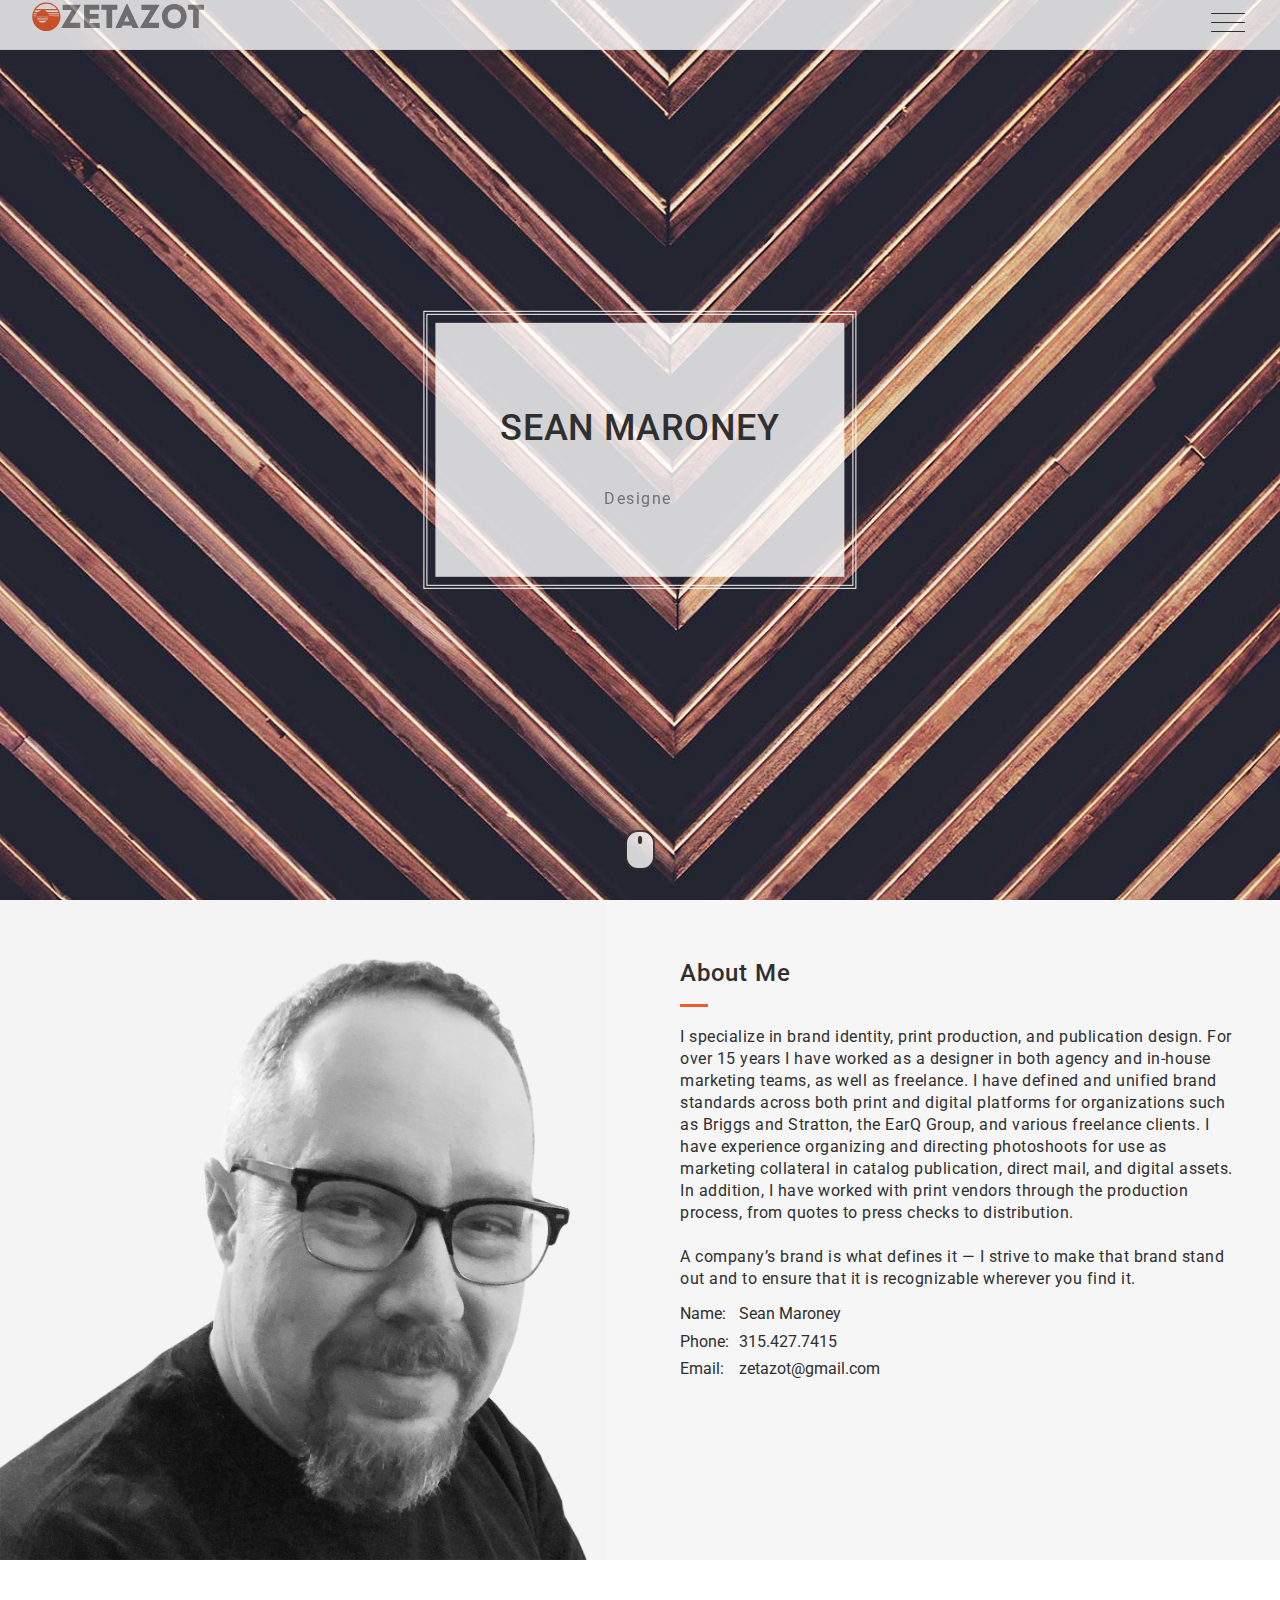
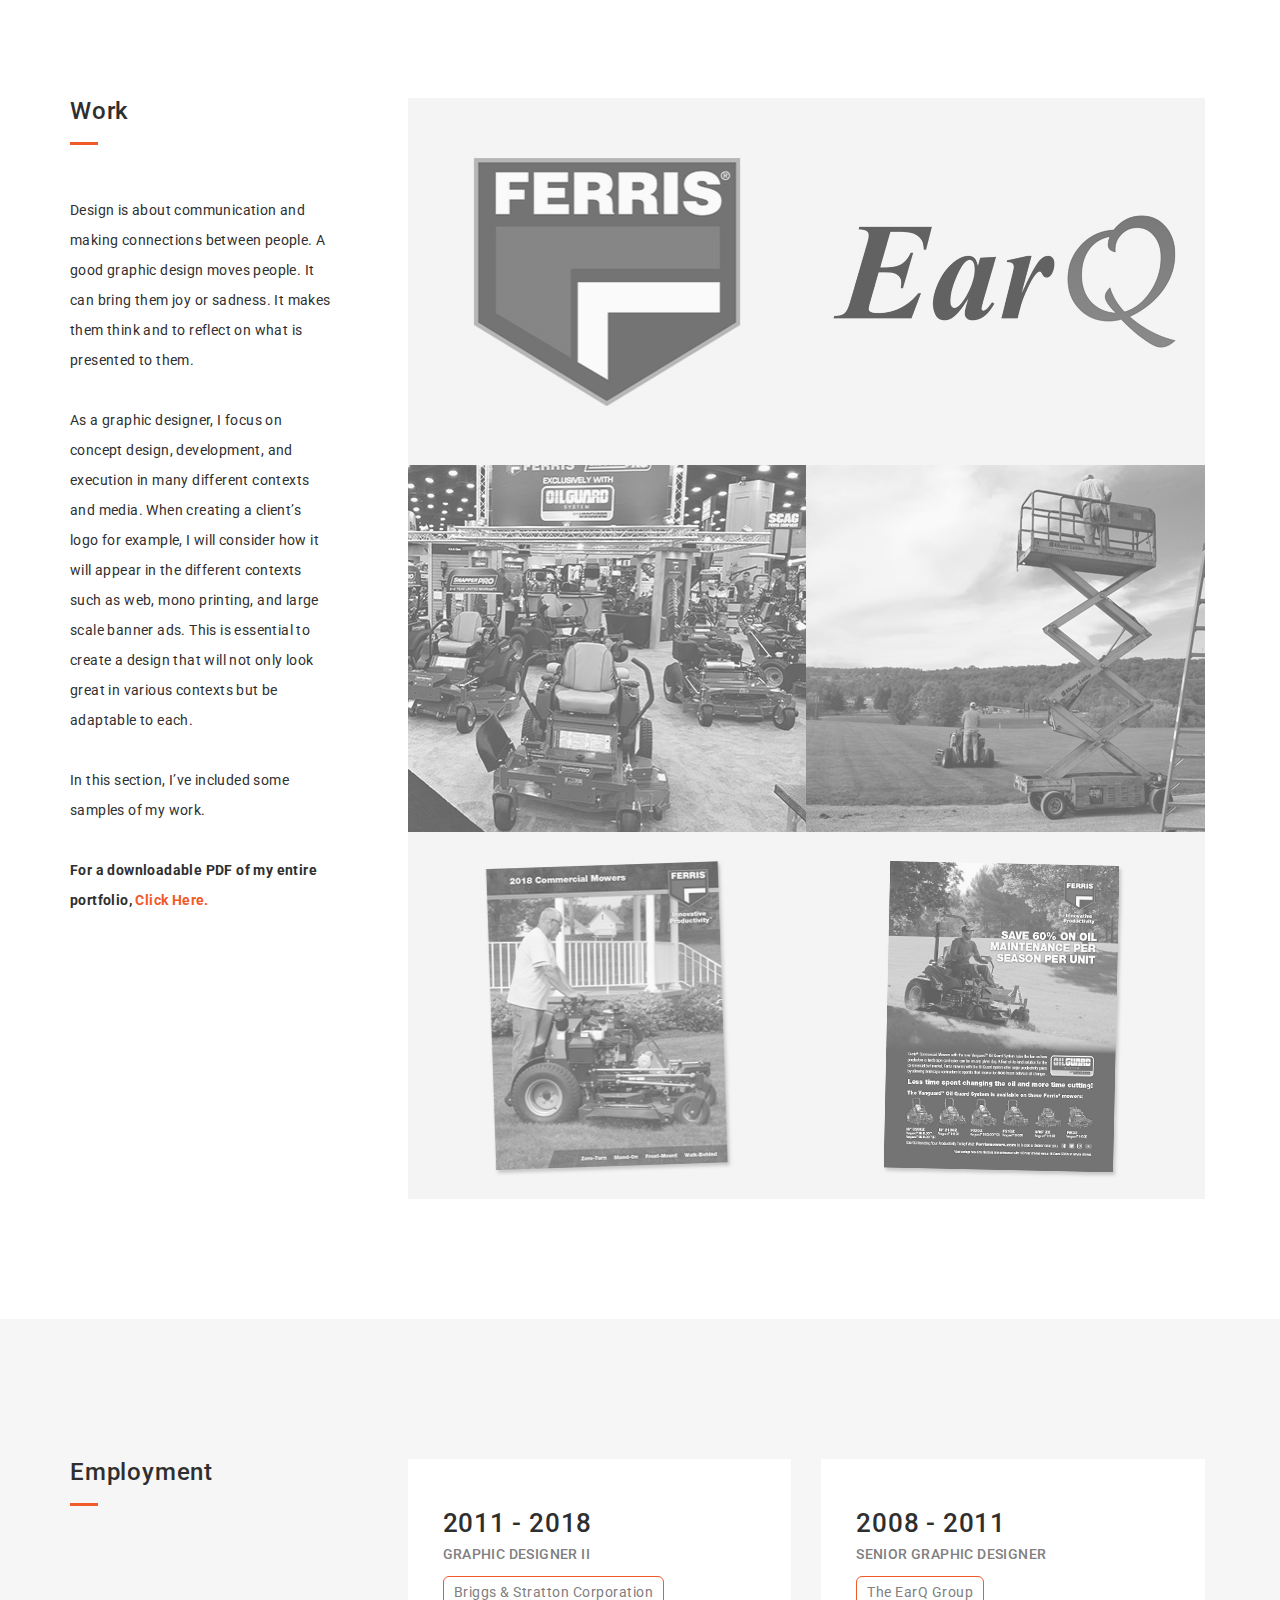
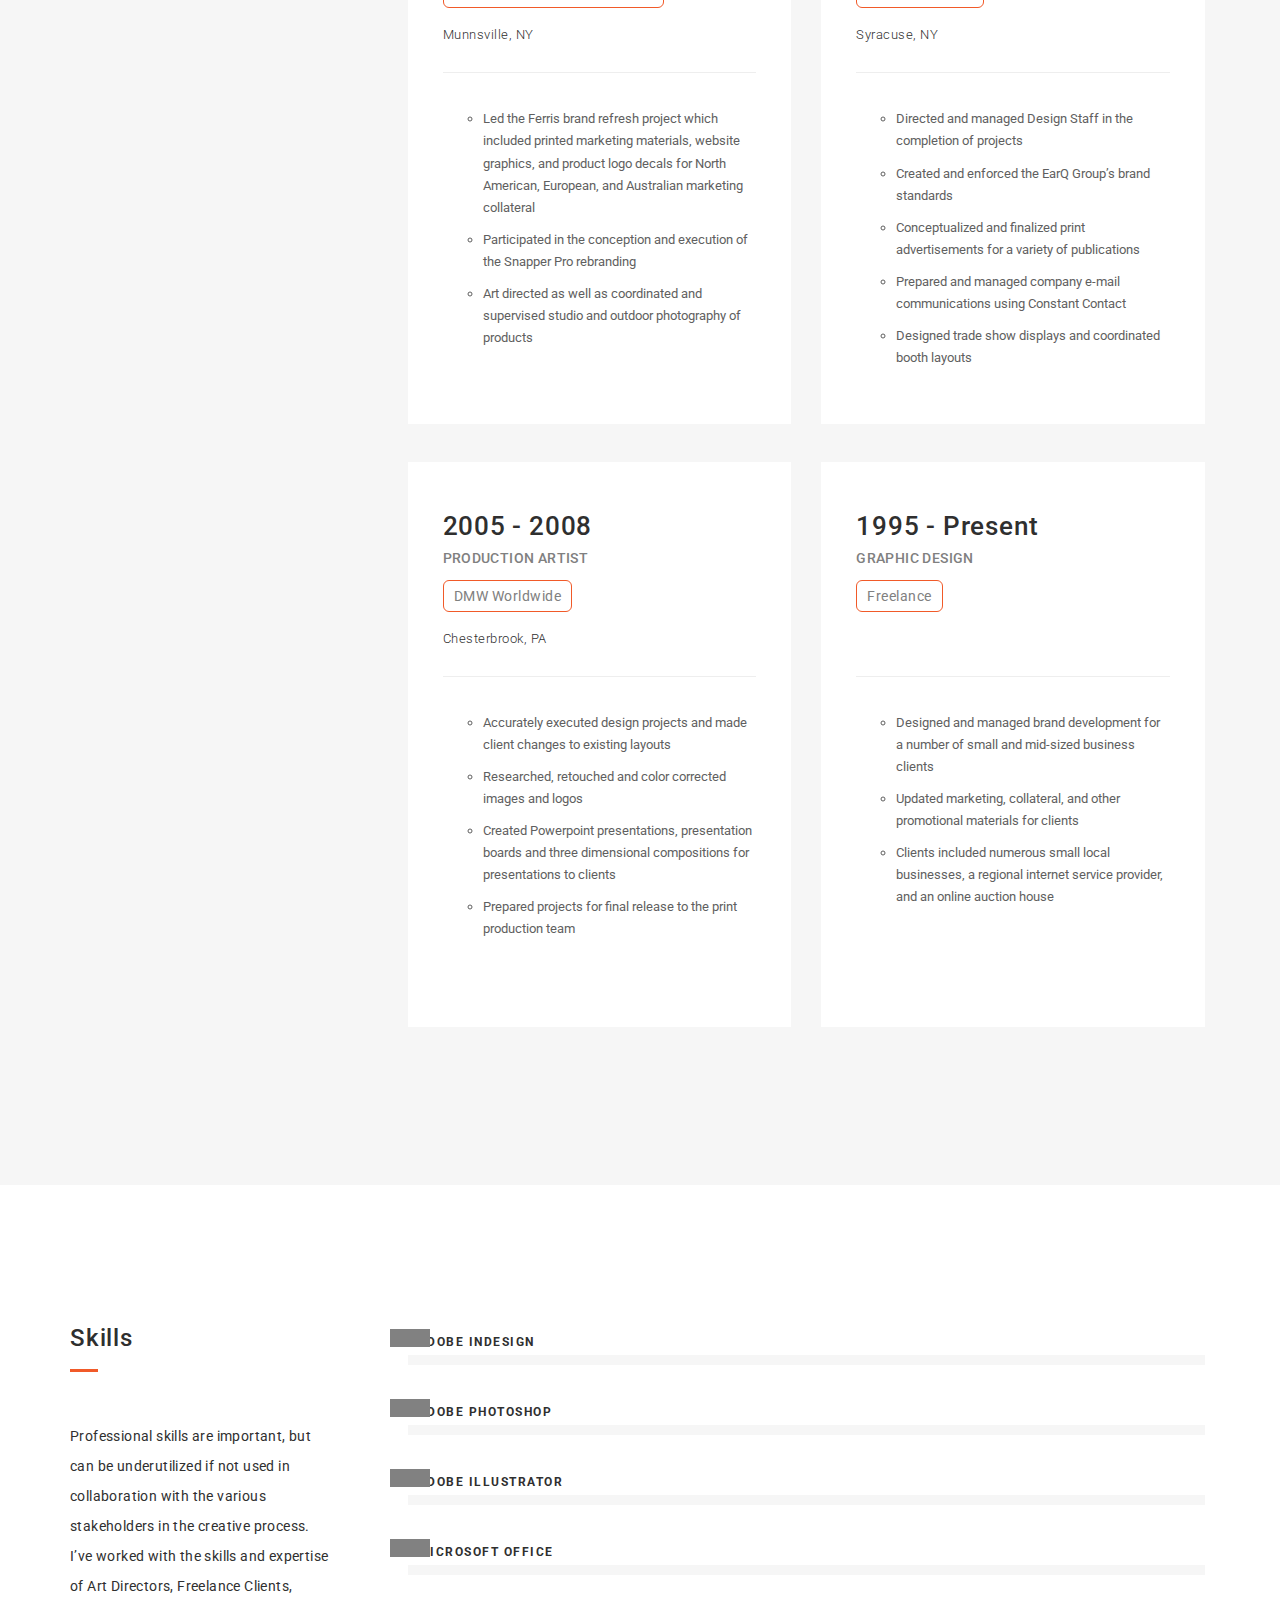
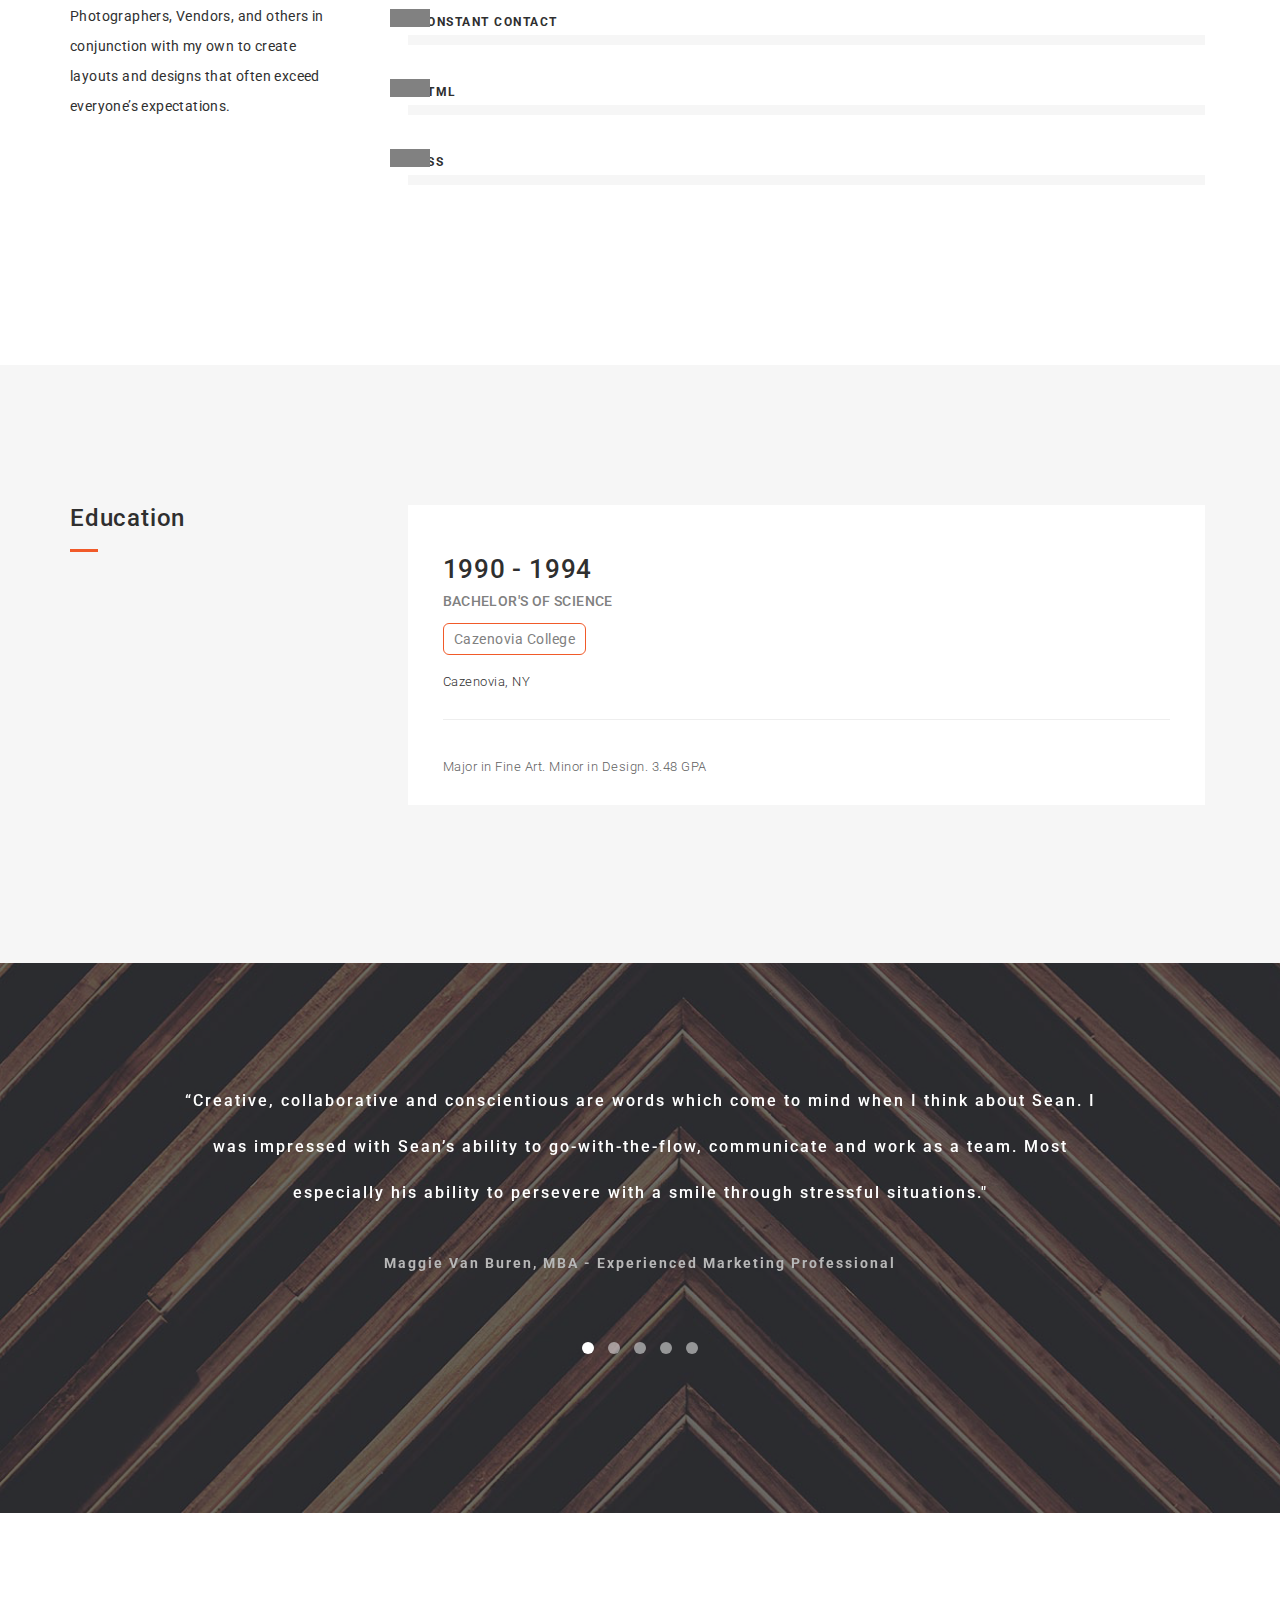
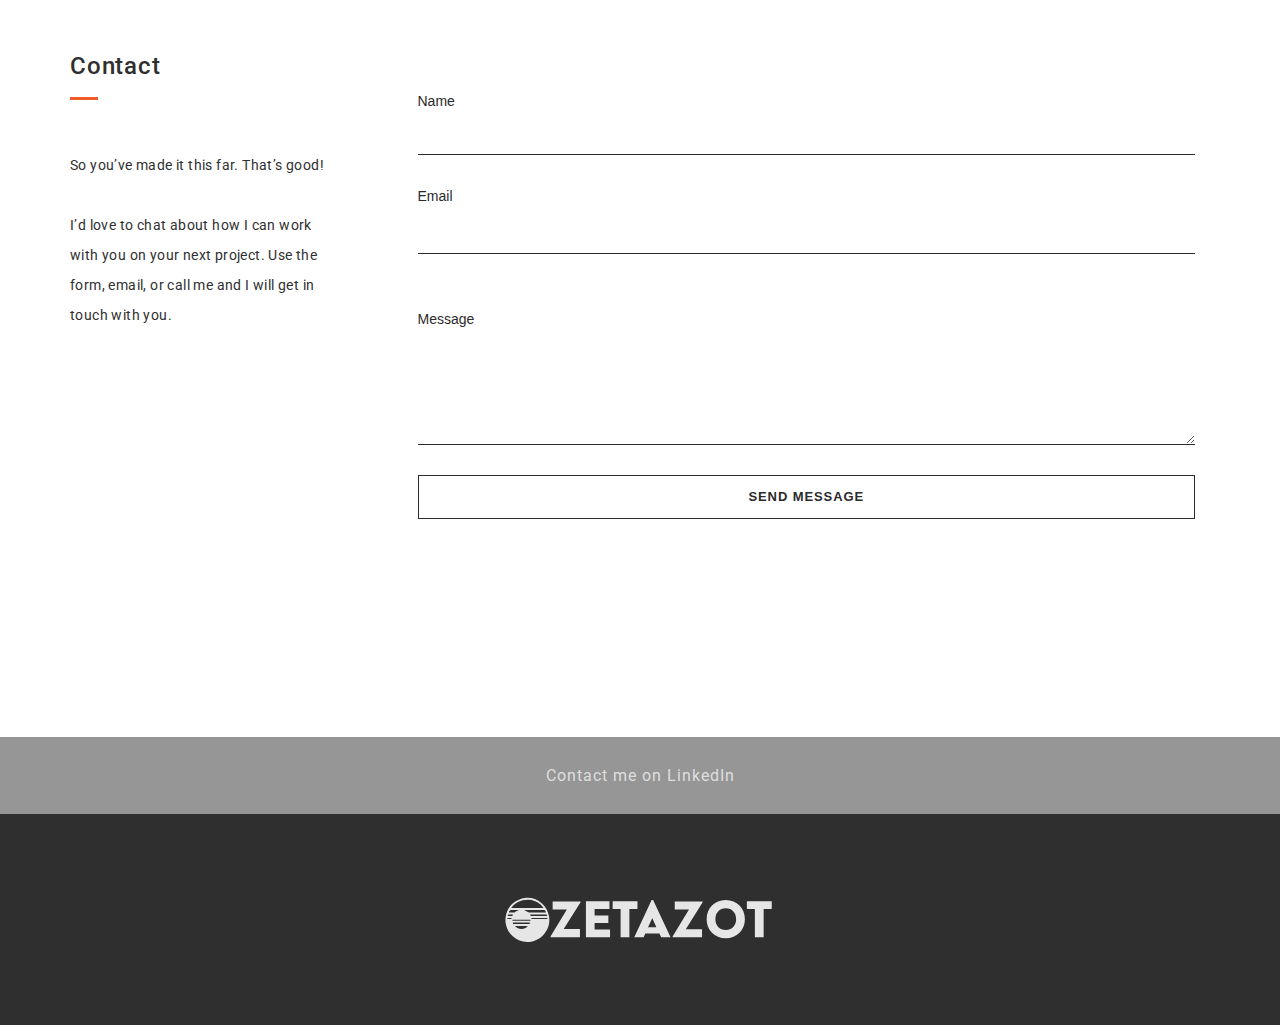
==== commit fb8f4ce2: "Added freelance testimonials" ====
--- a/index.html
+++ b/index.html
@@ -211,9 +211,8 @@
                   <span>Work</span>
                 </h3>
                 <p class="content-detail">
-                  Design is about communication and making connections between people. A good graphic design moves people. It can bring them joy or sadness. It makes them think and to reflect on what is presented to them.<br><br>As a graphic designer, I focus on concept design, development, and execution in many different contexts and media. When creating a client’s logo for example, I will consider how it will appear in the different contexts such as web, mono printing, and large scale banner ads. This is essential to create a design that will not only look great in various contexts but be adaptable to each.<br><br>In this section, I’ve included some samples of my work.
+                  Design is about communication and making connections between people. A good graphic design moves people. It can bring them joy or sadness. It makes them think and to reflect on what is presented to them.<br><br>As a graphic designer, I focus on concept design, development, and execution in many different contexts and media. When creating a client’s logo for example, I will consider how it will appear in the different contexts such as web, mono printing, and large scale banner ads. This is essential to create a design that will not only look great in various contexts but be adaptable to each.<br><br>In this section, I’ve included some samples of my work.<br><br><b>For a downloadable PDF of my entire portfolio, <a href="images/Portfolio.pdf" download="images/Portfolio.pdf">Click Here.</a></b>
                 </p>
-                <p class="button-container"><a href="images/Portfolio.pdf" download="images/Portfolio.pdf" class="download-button">Download Full Portfolio</a></p>
               </div>
               <div class="col-md-9 content-right">
                 <!--PORTFOLIO IMAGE-->
@@ -728,6 +727,26 @@
                       </h3>
                       <p class="people">
                         James McAvoy - Trellist Marketing and Technology
+                      </p>
+                    </div>
+                  </div>
+                  <div class="list-testimonial">
+                    <div class="content-testimonial">
+                      <h3 class="testi">
+                        “His attention to detail and layout design are excellent. He is very creative and flexible to meet my needs. Sean has the ability to think through to the root of the design problem and created something that often exceeds my expectations.”
+                      </h3>
+                      <p class="people">
+                        Chris Pollichemi - Freelance Client
+                      </p>
+                    </div>
+                  </div>
+                  <div class="list-testimonial">
+                    <div class="content-testimonial">
+                      <h3 class="testi">
+                        “On numerous occasions Sean has worked well into the night and gone well above and beyond the usual and ordinary when it came to making last minute changes and doing what it took to help us to meet nearly impossible deadlines.”
+                      </h3>
+                      <p class="people">
+                        William Morford - Freelance Client
                       </p>
                     </div>
                   </div>
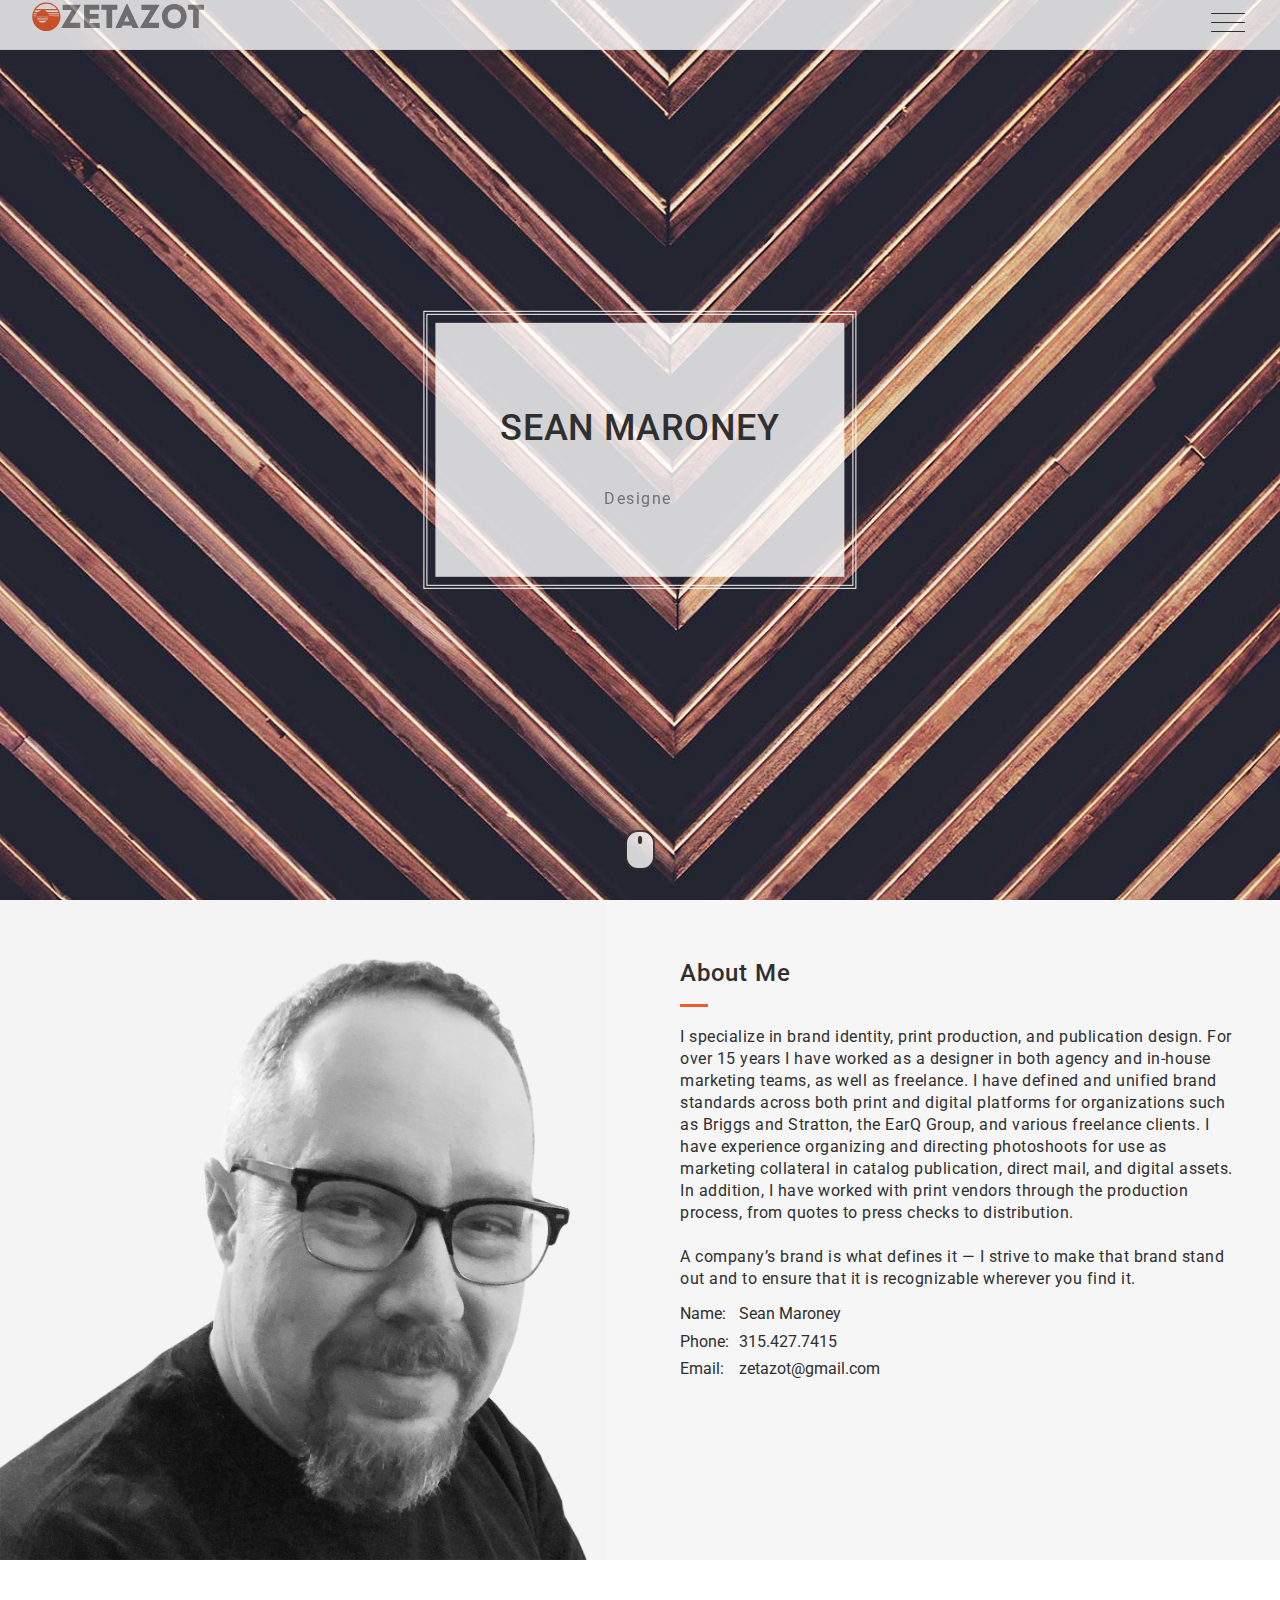
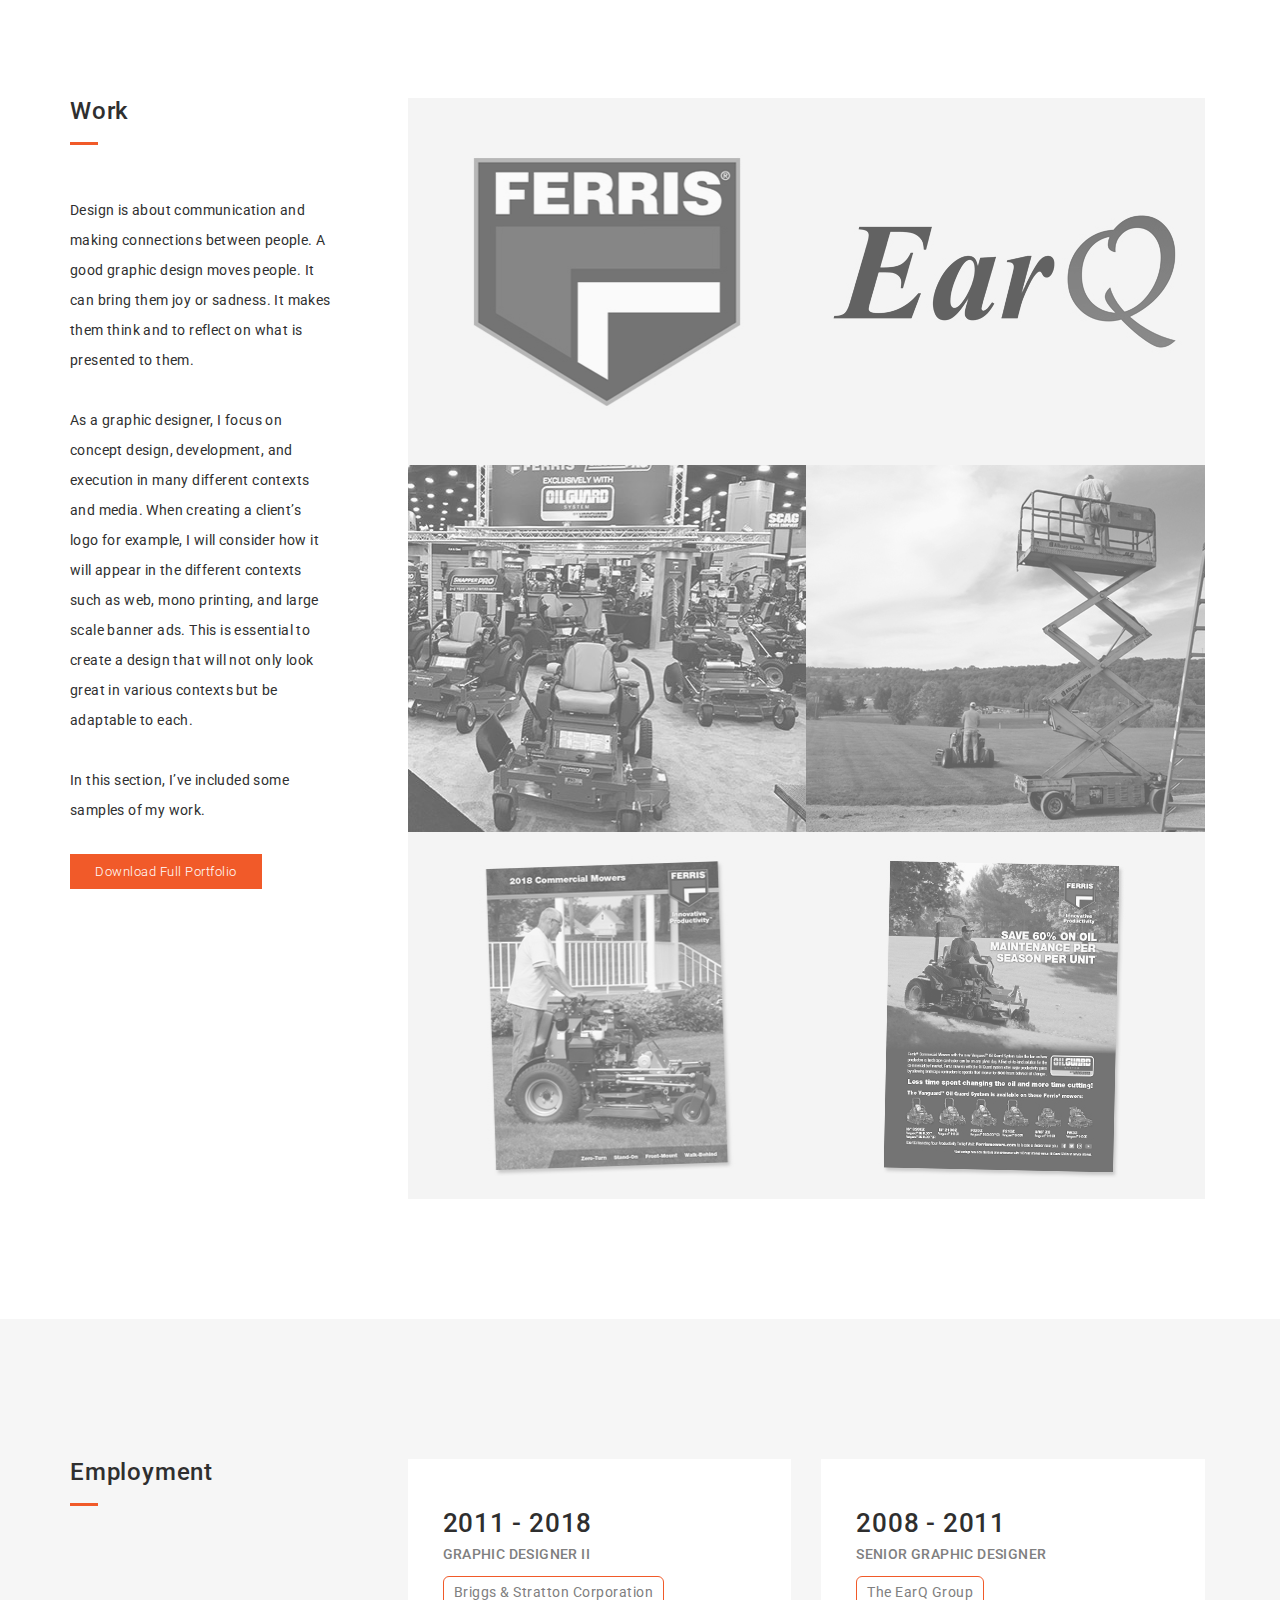
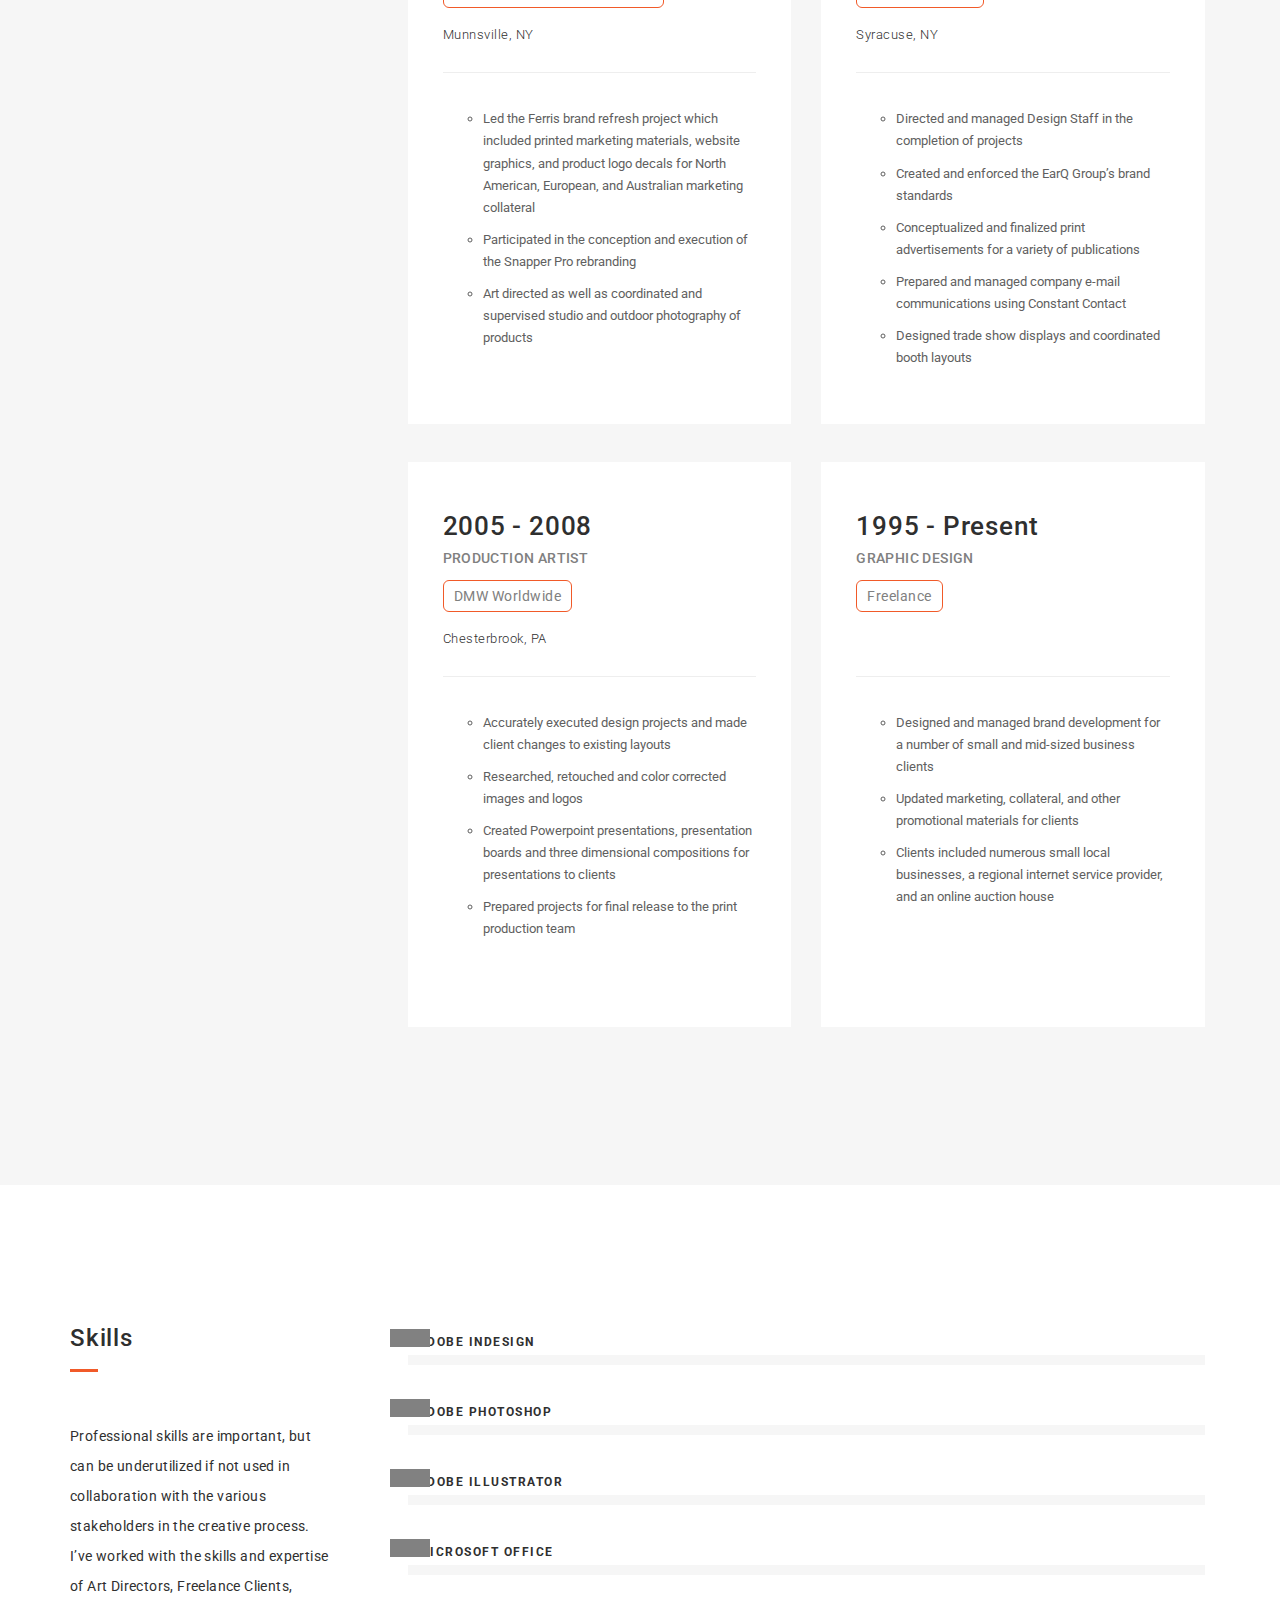
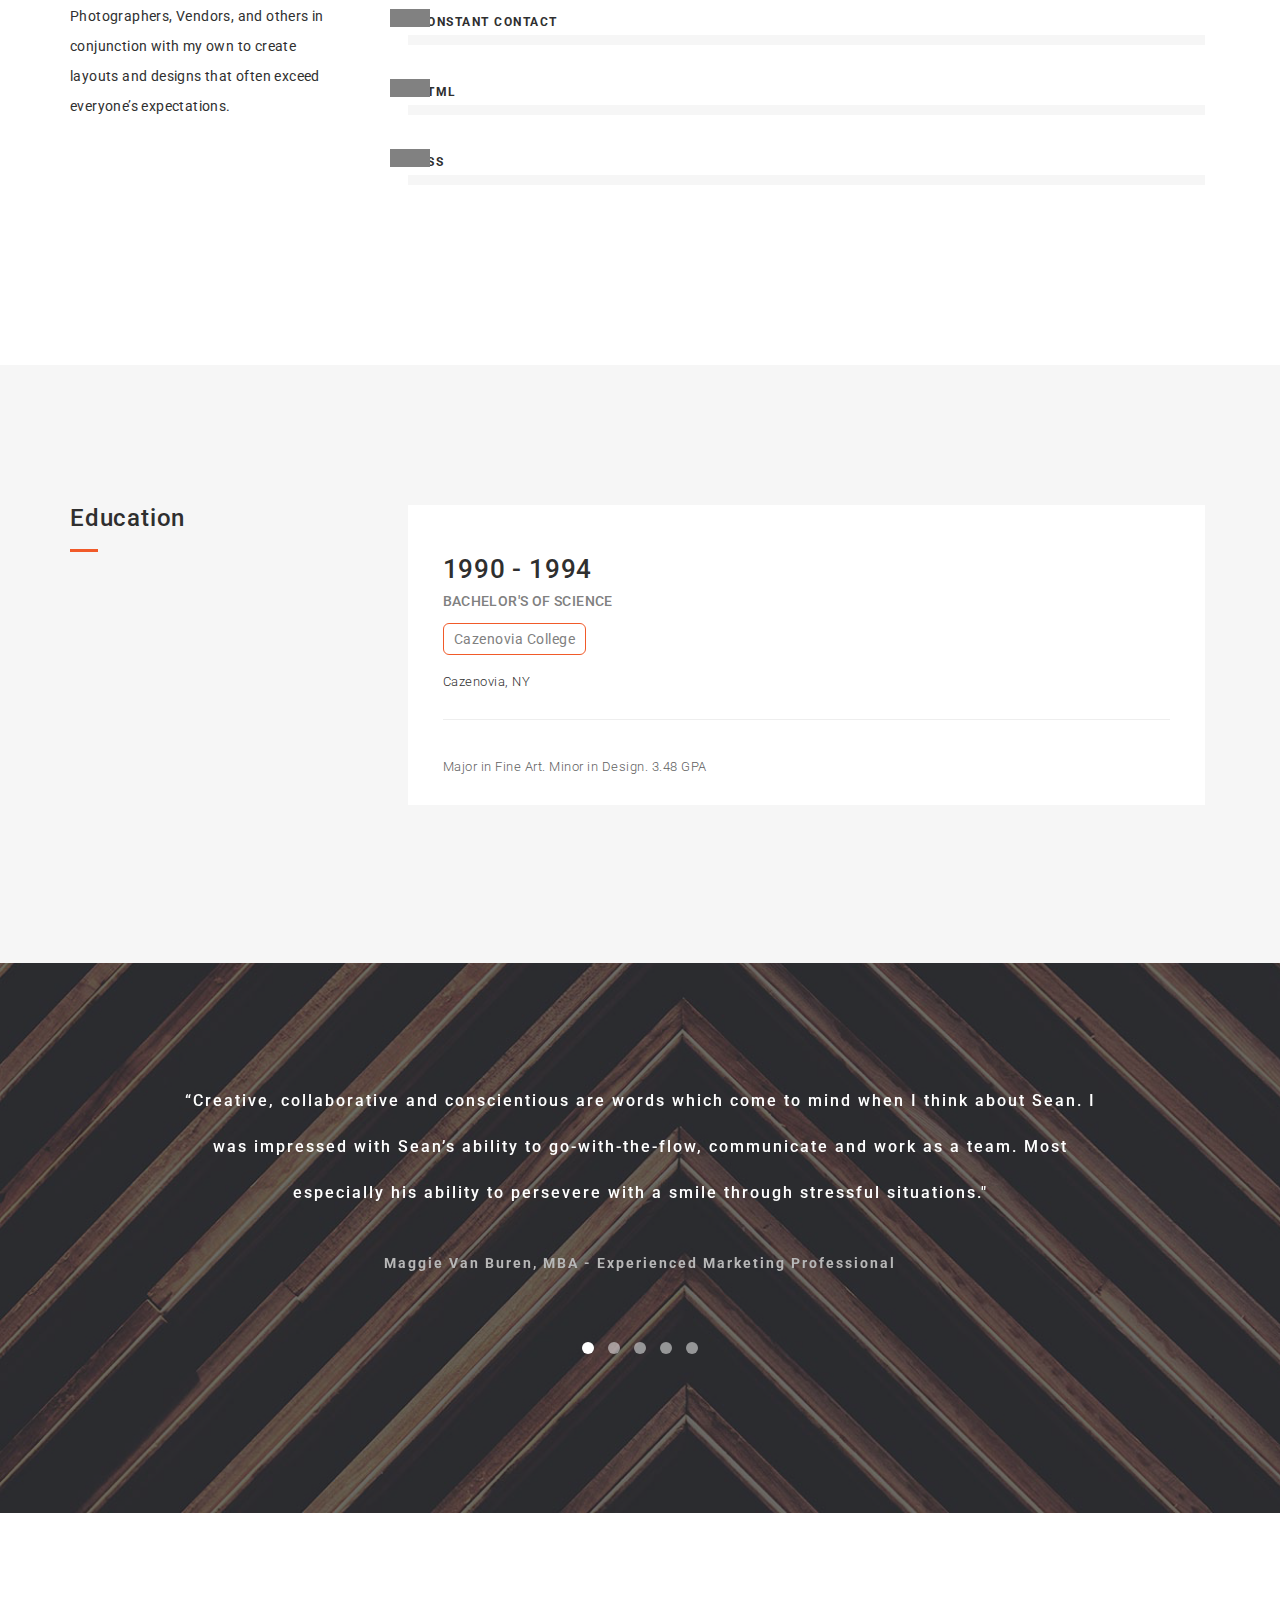
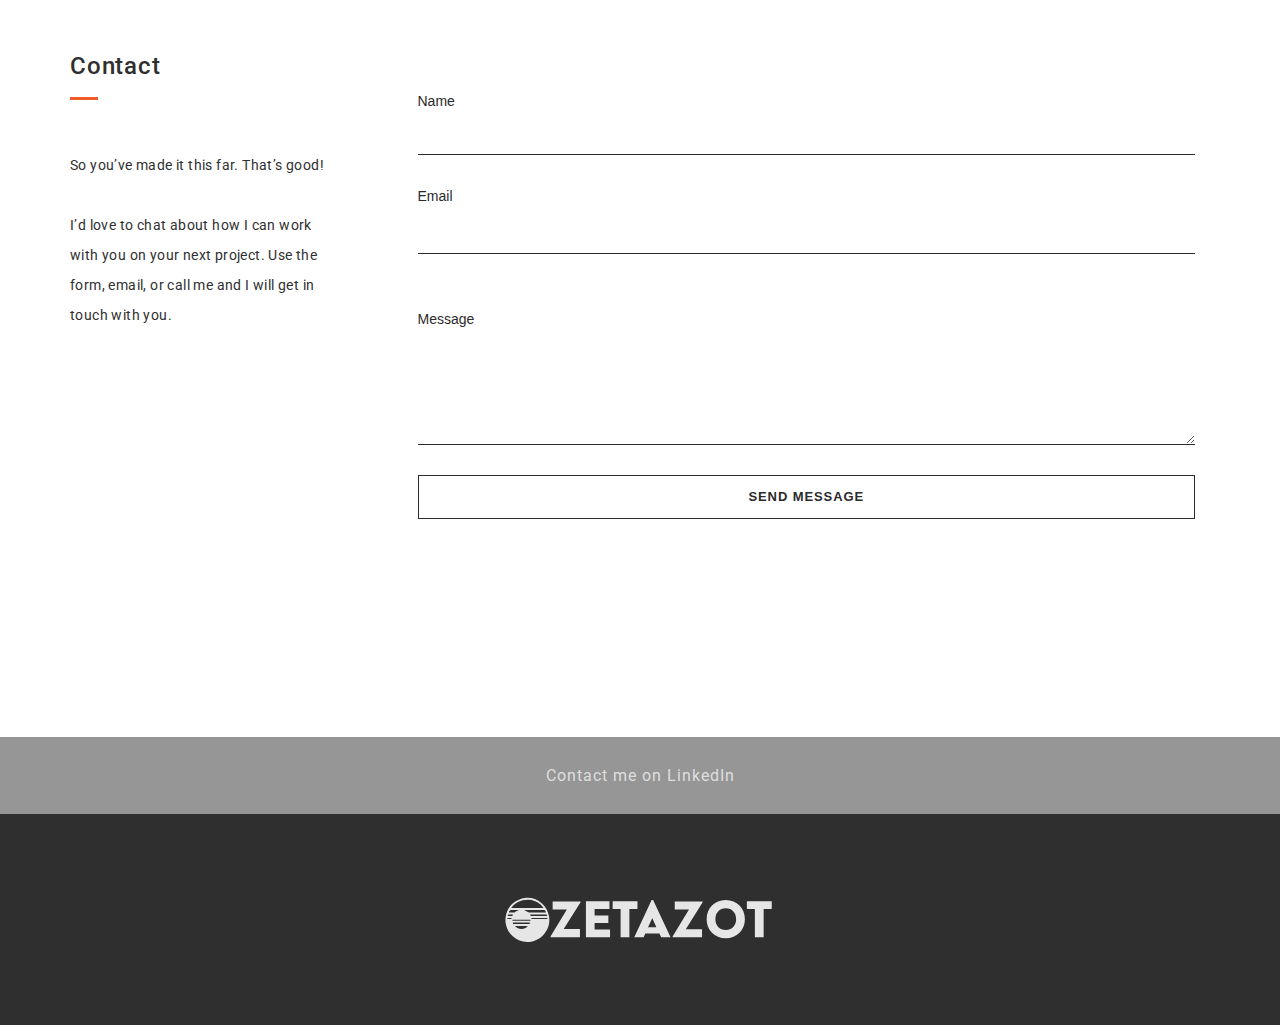
==== commit eb4e970c: "Merge remote-tracking branch 'origin/master'" ====
--- a/index.html
+++ b/index.html
@@ -211,8 +211,9 @@
                   <span>Work</span>
                 </h3>
                 <p class="content-detail">
-                  Design is about communication and making connections between people. A good graphic design moves people. It can bring them joy or sadness. It makes them think and to reflect on what is presented to them.<br><br>As a graphic designer, I focus on concept design, development, and execution in many different contexts and media. When creating a client’s logo for example, I will consider how it will appear in the different contexts such as web, mono printing, and large scale banner ads. This is essential to create a design that will not only look great in various contexts but be adaptable to each.<br><br>In this section, I’ve included some samples of my work.<br><br><b>For a downloadable PDF of my entire portfolio, <a href="images/Portfolio.pdf" download="images/Portfolio.pdf">Click Here.</a></b>
+                  Design is about communication and making connections between people. A good graphic design moves people. It can bring them joy or sadness. It makes them think and to reflect on what is presented to them.<br><br>As a graphic designer, I focus on concept design, development, and execution in many different contexts and media. When creating a client’s logo for example, I will consider how it will appear in the different contexts such as web, mono printing, and large scale banner ads. This is essential to create a design that will not only look great in various contexts but be adaptable to each.<br><br>In this section, I’ve included some samples of my work.
                 </p>
+                <p class="button-container"><a href="images/Portfolio.pdf" download="images/Portfolio.pdf" class="download-button">Download Full Portfolio</a></p>
               </div>
               <div class="col-md-9 content-right">
                 <!--PORTFOLIO IMAGE-->
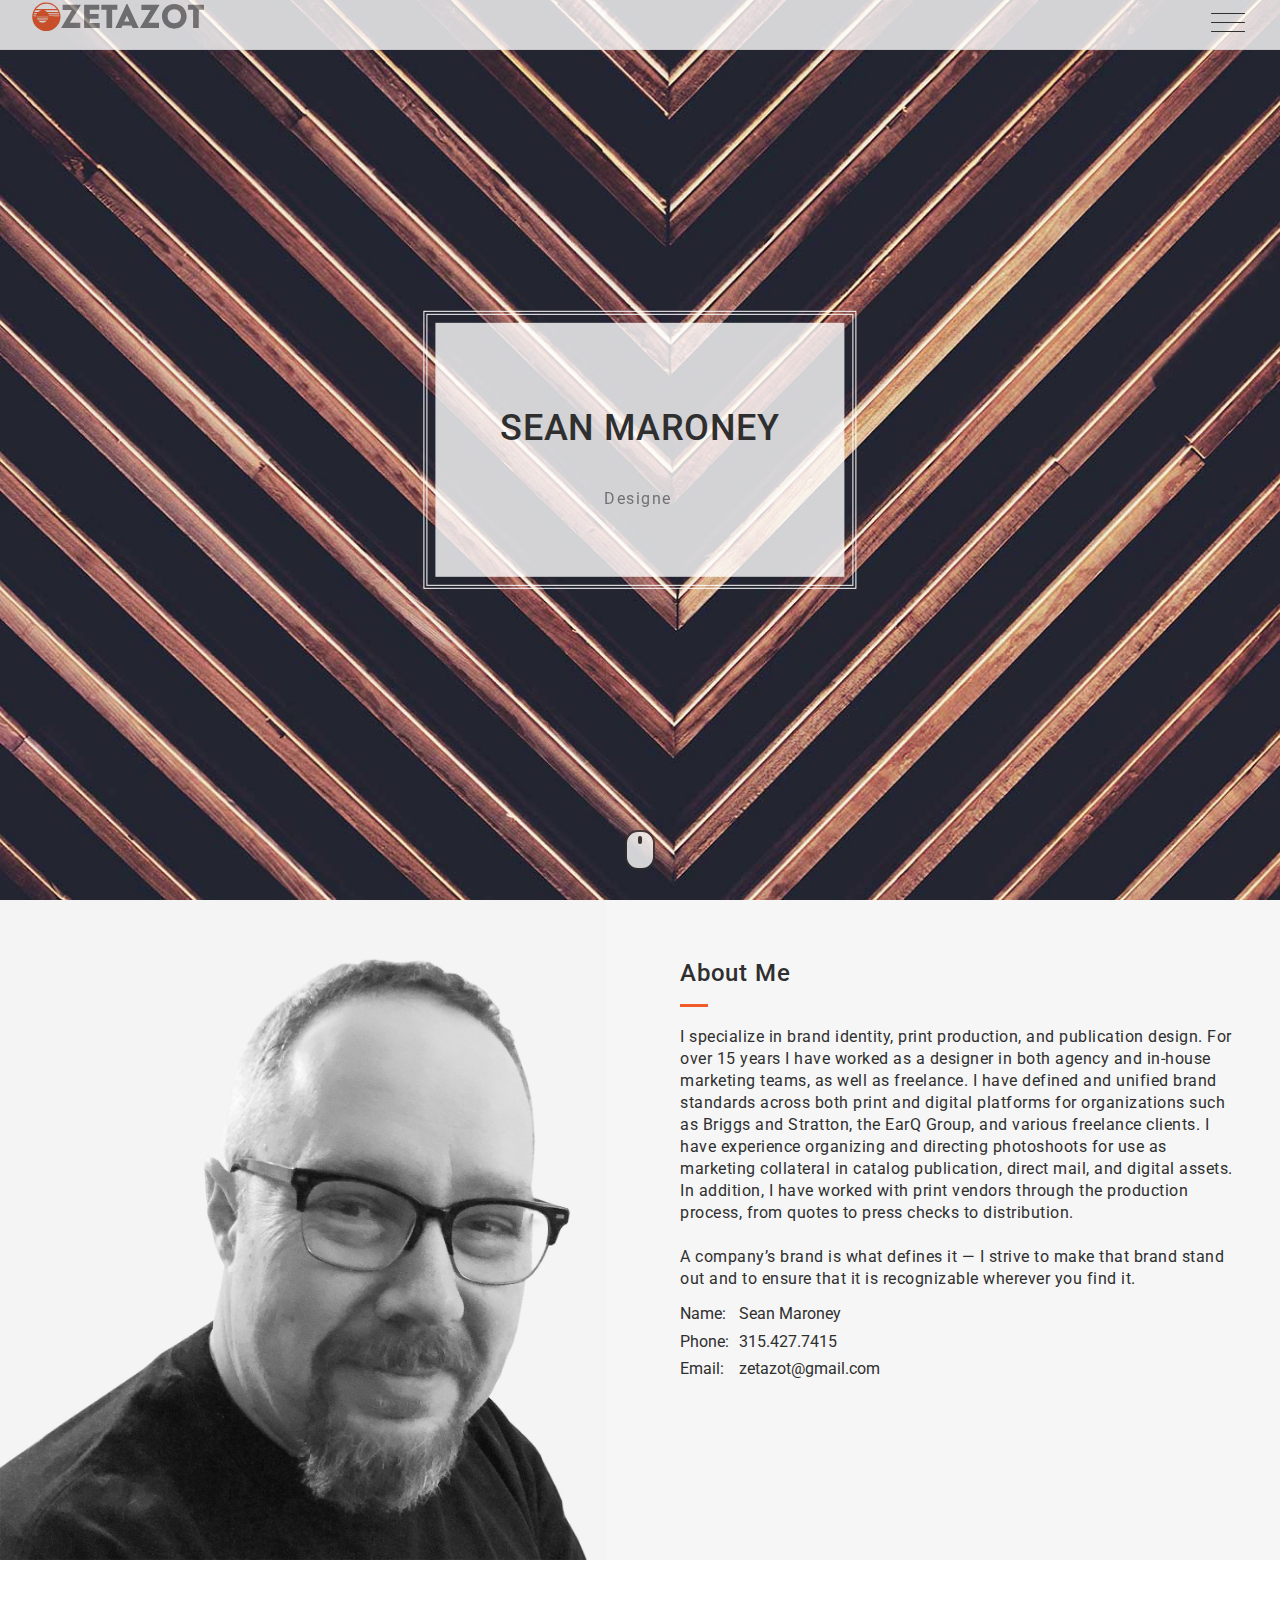
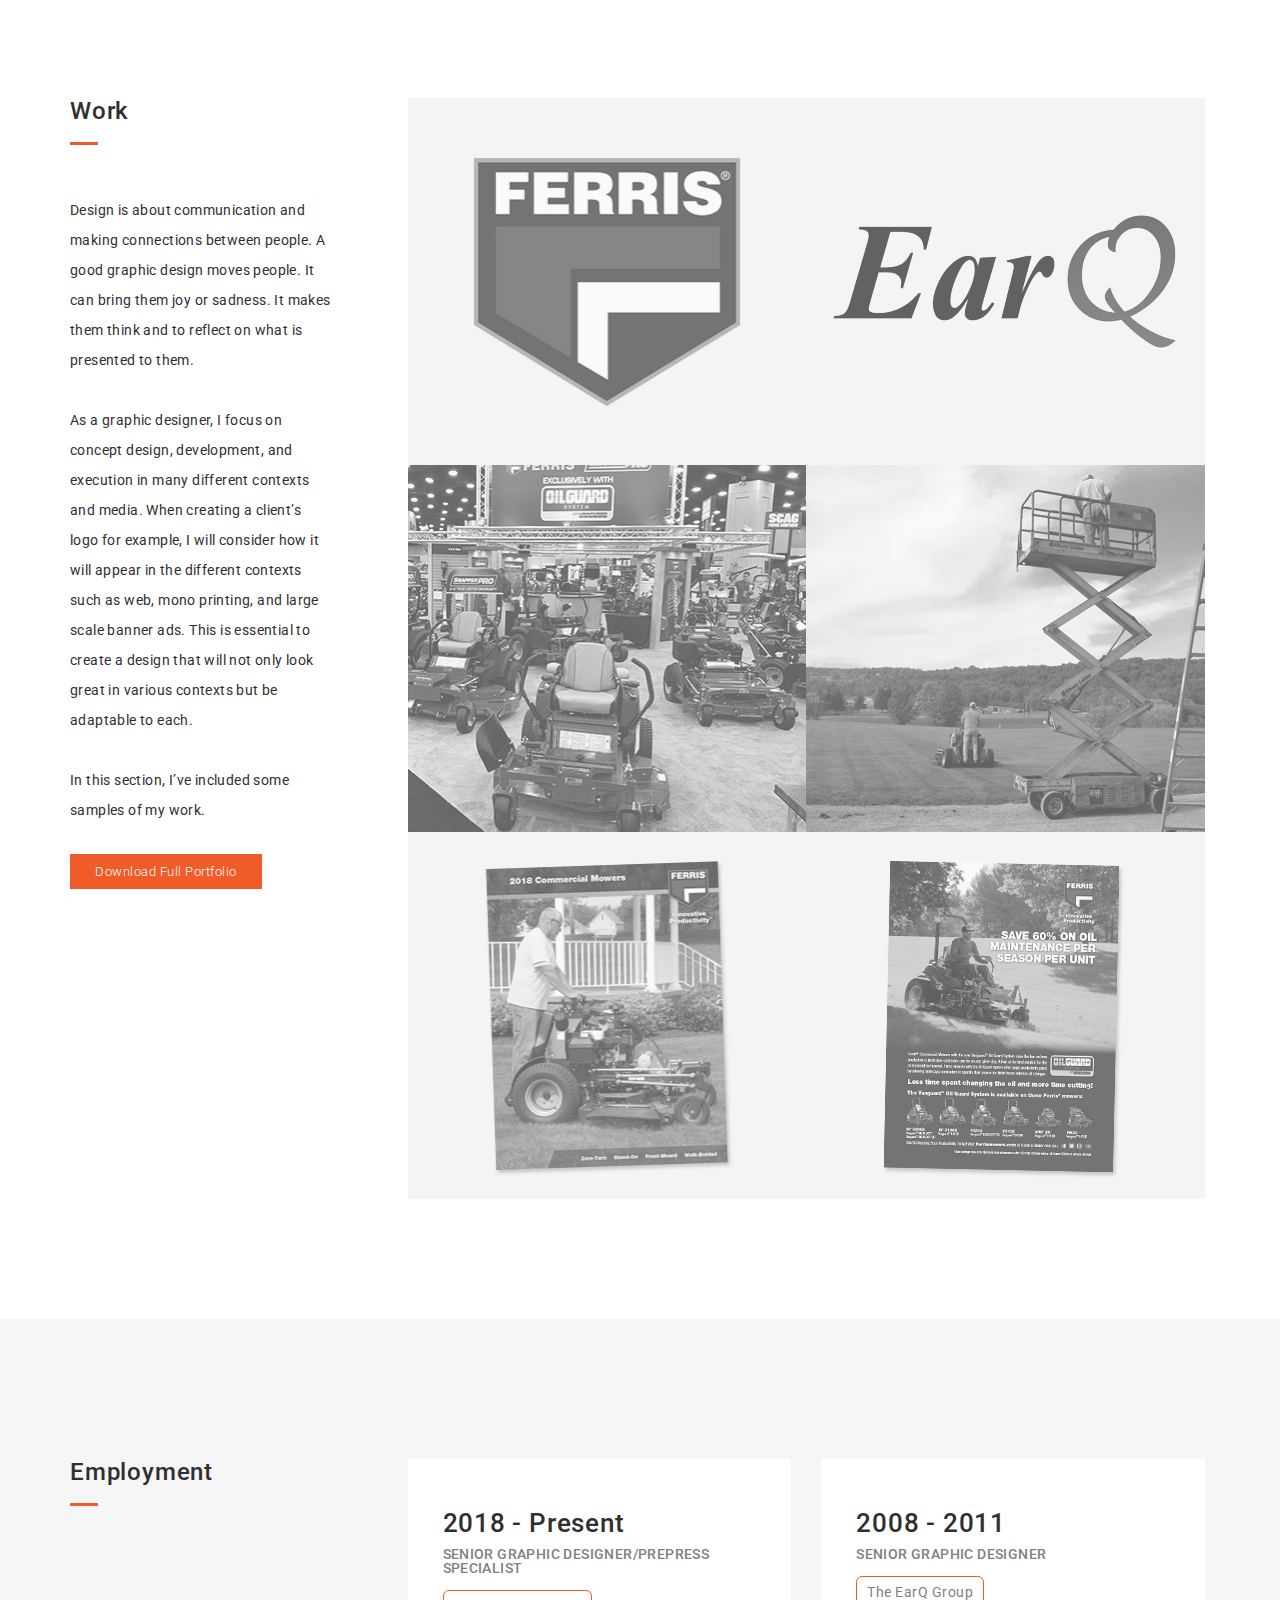
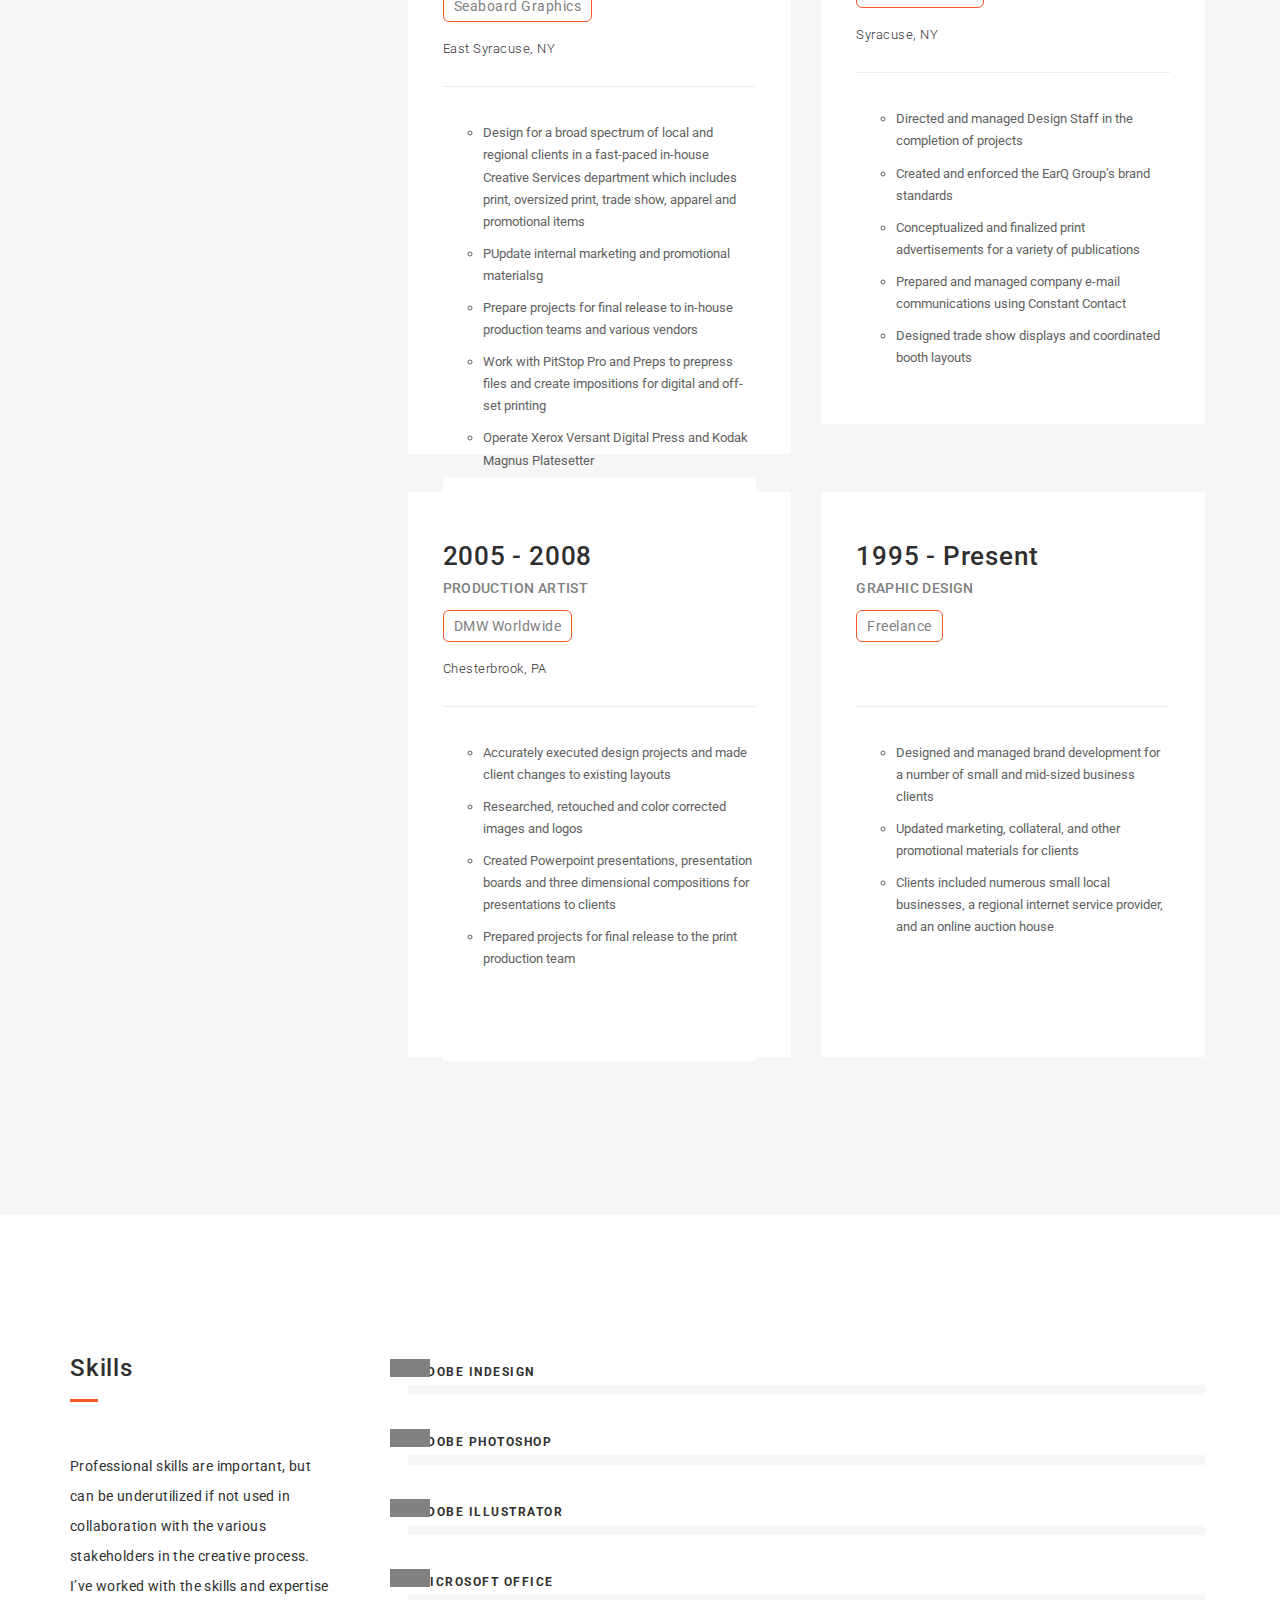
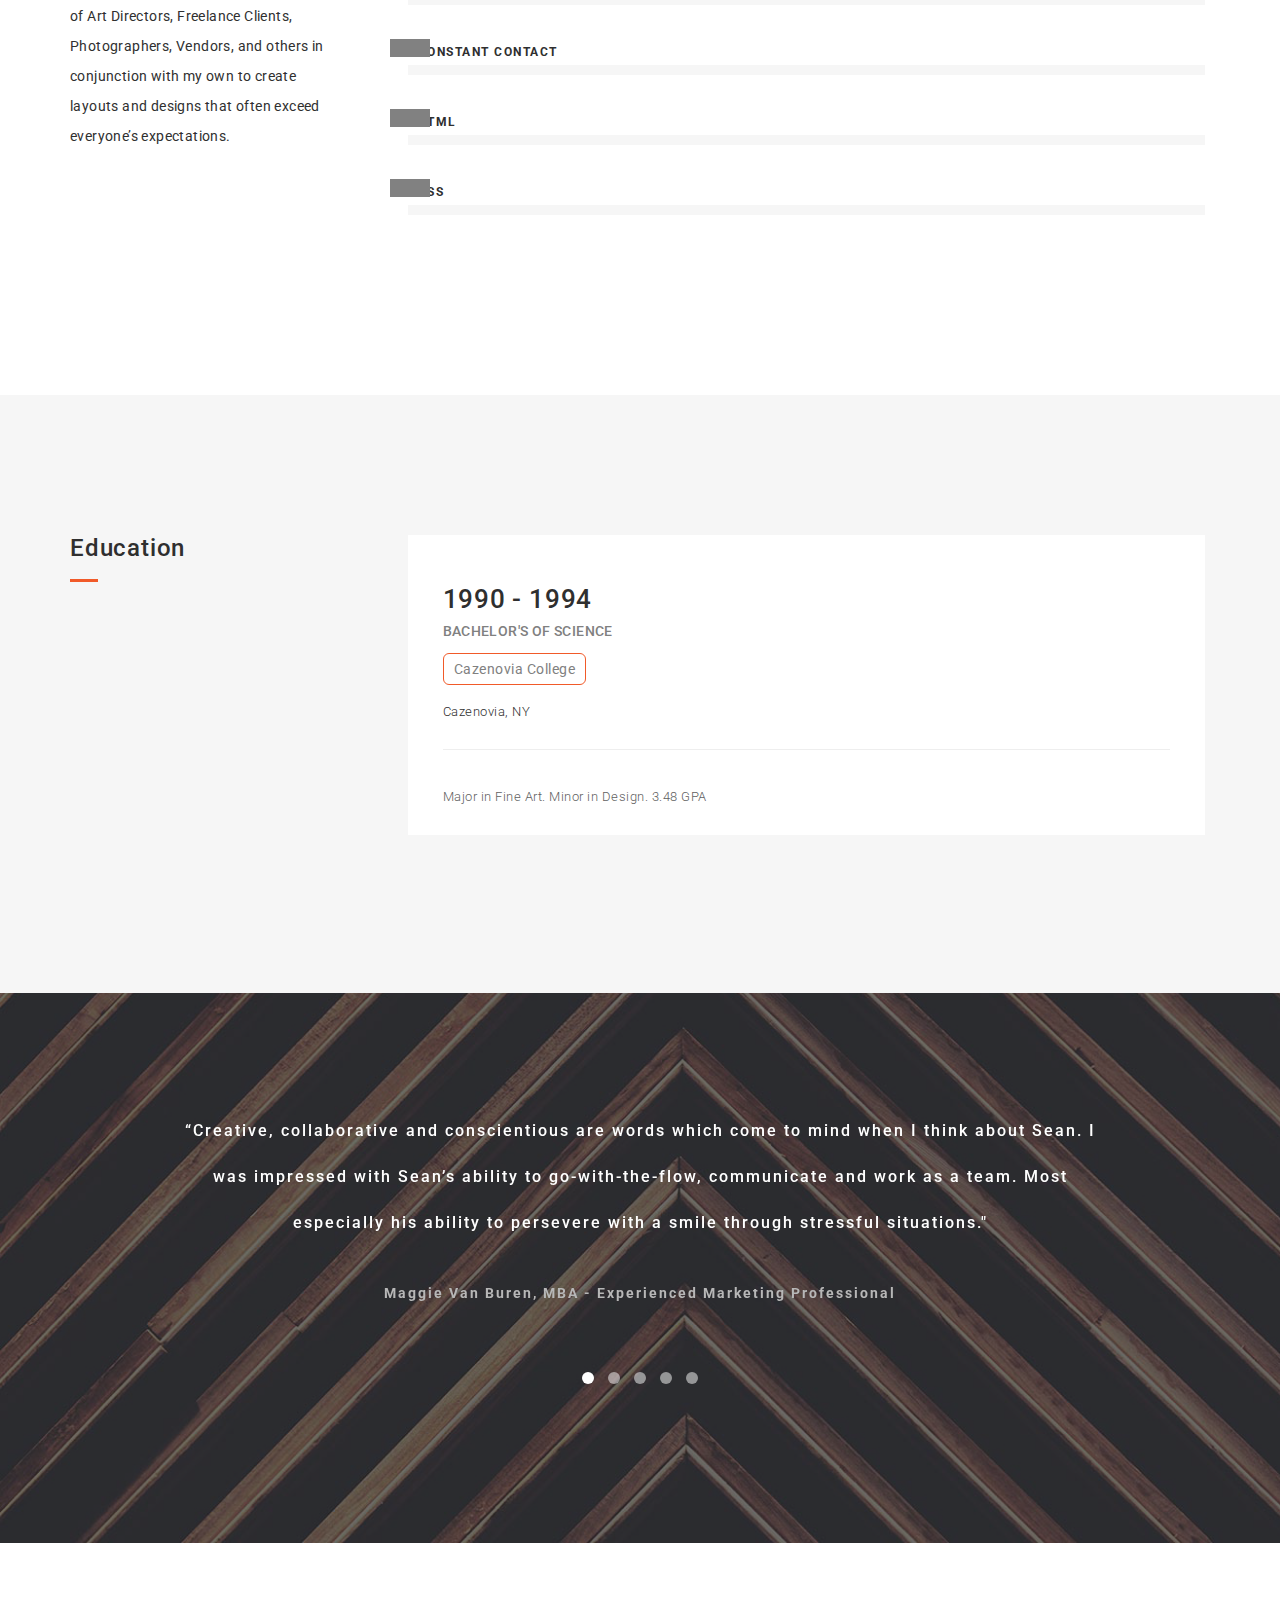
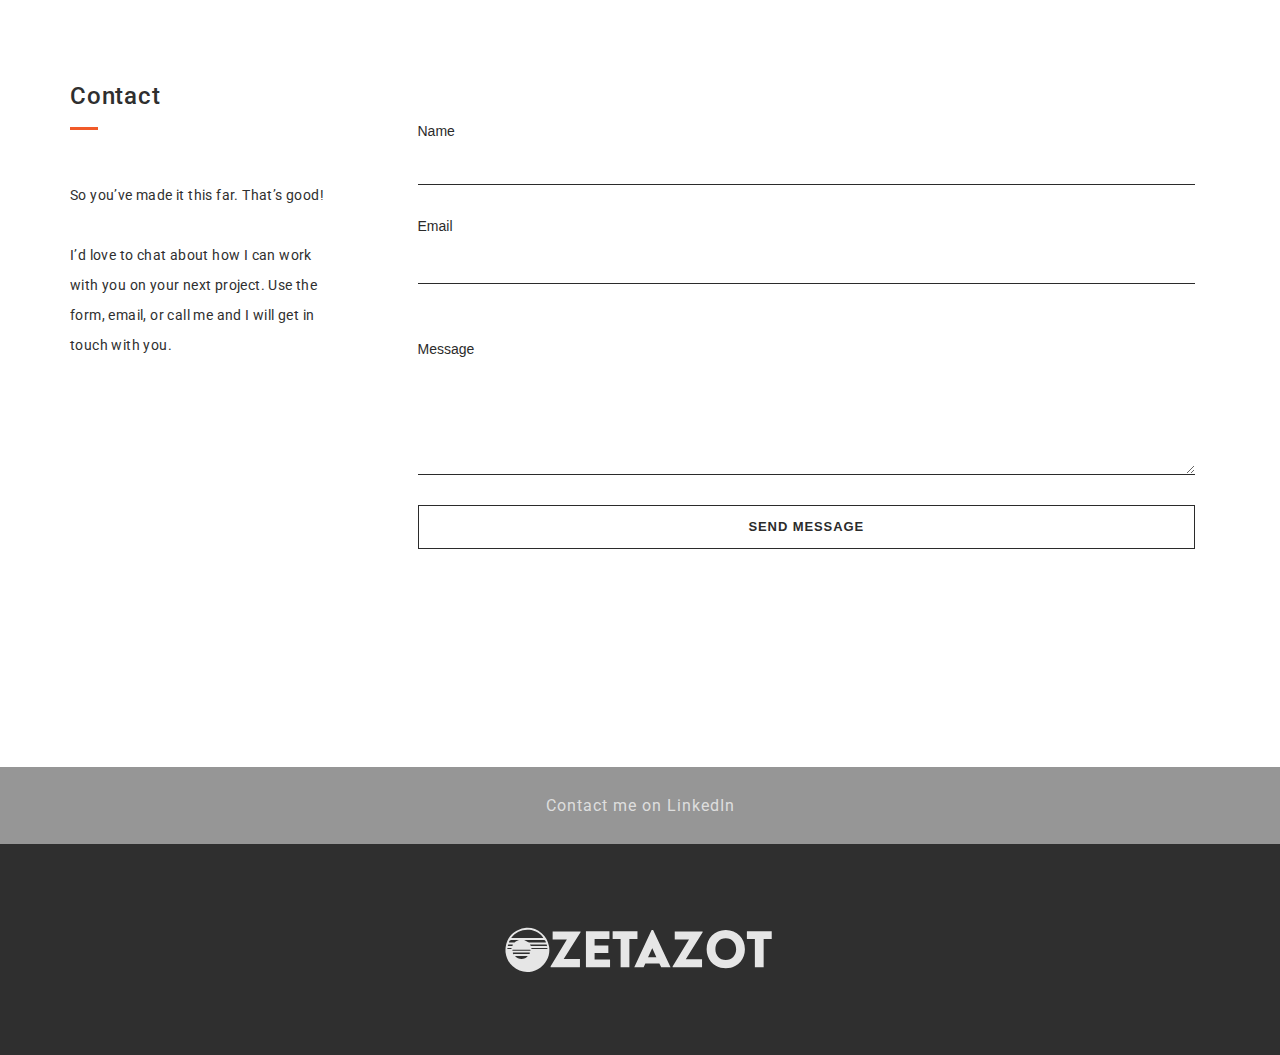
==== commit 8cb823ba: "add seaboard to jobs" ====
--- a/index.html
+++ b/index.html
@@ -419,6 +419,27 @@
                     <li>
                       <div class="col-md-6 col-sm-6">
                         <div class="wrap-card">
+                          <div class="card">
+                            <h2 class="year">
+                              2018 - Present
+                            </h2>
+                            <p class="job">
+                              Senior Graphic Designer/Prepress Specialist 
+                            </p>
+                            <p class="company">
+                                Seaboard Graphics
+                            </p>
+                            <p>East Syracuse, NY</p>
+                            <hr>
+                            <div class="text-detail">
+                              <ul class="job-description">
+                                  <li>Design for a broad spectrum of local and regional clients in a fast-paced in-house Creative Services department which includes print, oversized print, trade show, apparel and promotional items</li>
+                                    <li>PUpdate internal marketing and promotional materialsg</li>
+                                    <li>Prepare projects for final release to in-house production teams and various vendors</li>
+                                    <li>Work with PitStop Pro and Preps to prepress files and create impositions for digital and off-set printing</li>
+                                    <li>Operate Xerox Versant Digital Press and Kodak Magnus Platesetter</li>
+                              </ul>
+                            </div>
                           <div class="card">
                             <h2 class="year">
                               2011 - 2018
--- a/css/style.css
+++ b/css/style.css
@@ -654,7 +654,7 @@
 ul.portfolio-image li .image-bg {
   color: #2f2f2f;
   background: #ffffff;
-  background: rgba(255, 255, 255, 0.9);
+  background: rgba(255, 255, 255, 0.5);
   font-size: 14px;
   text-transform: uppercase;
   width: 100%;
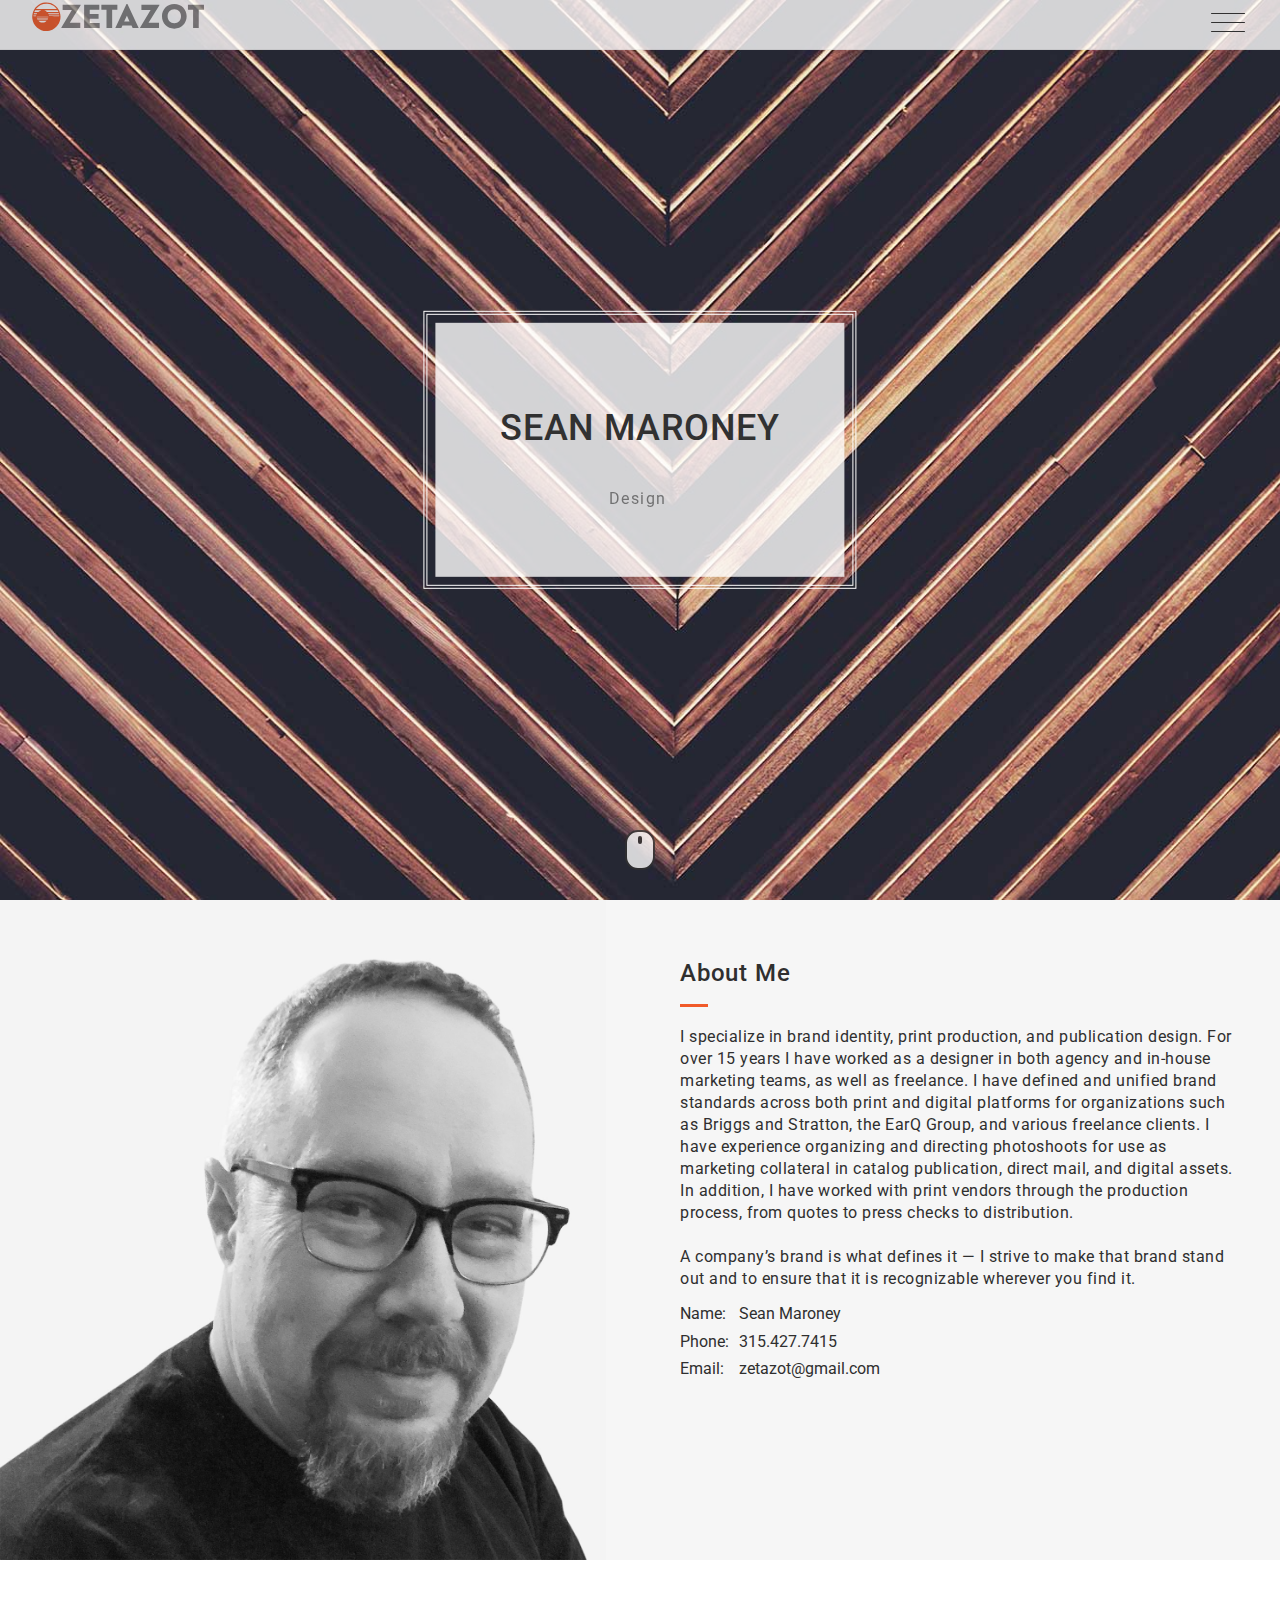
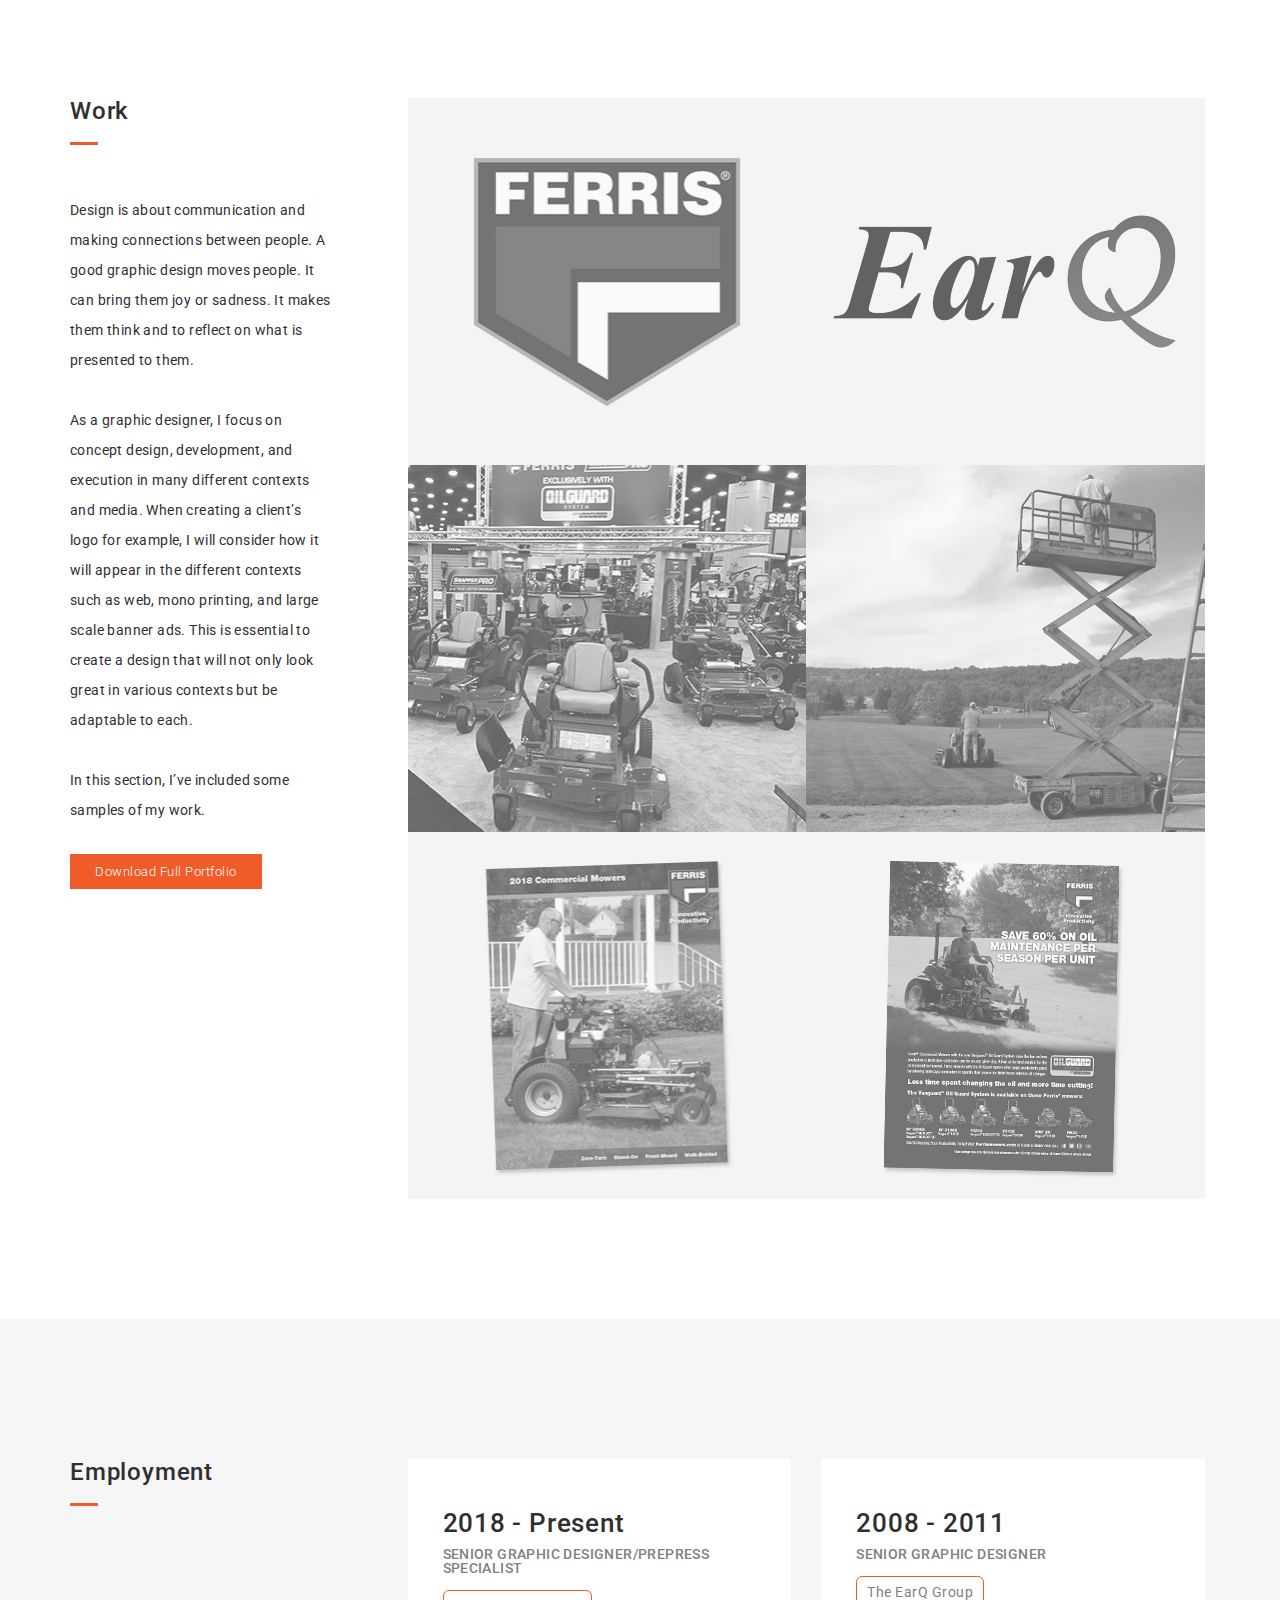
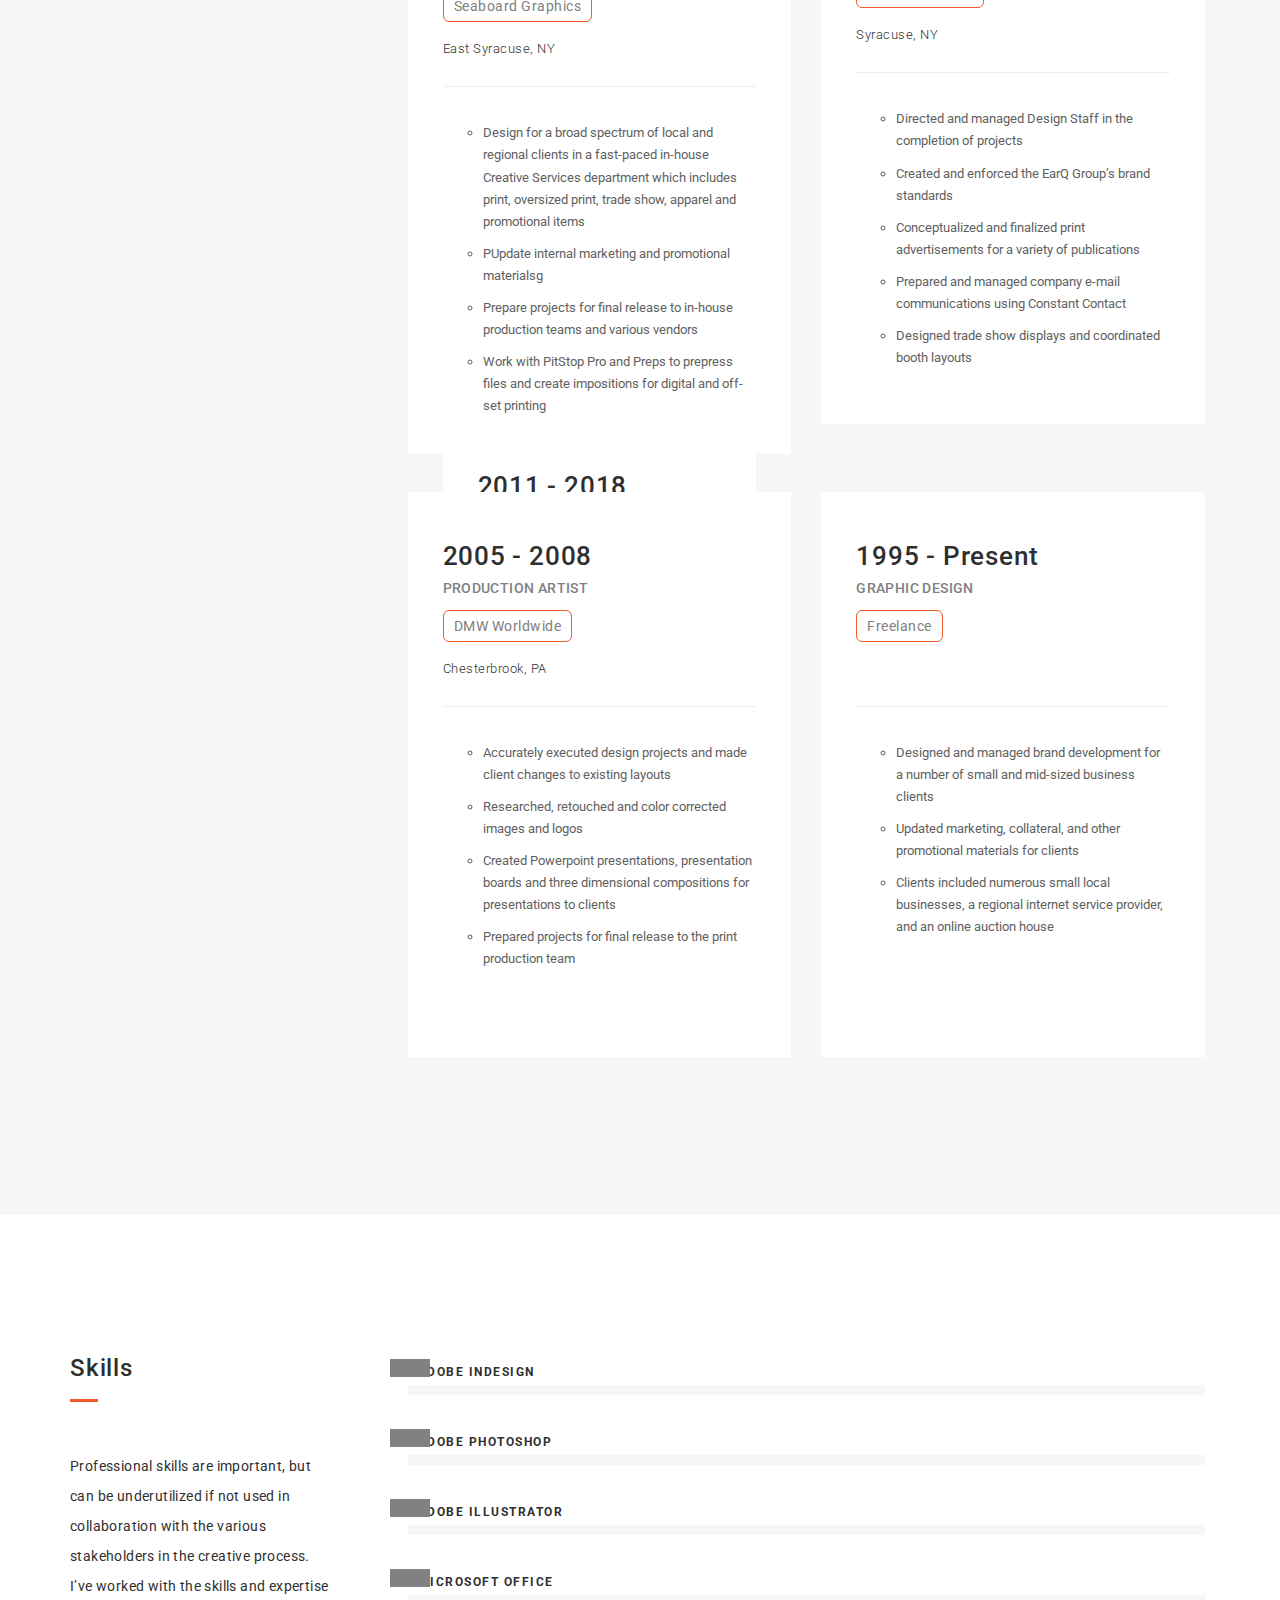
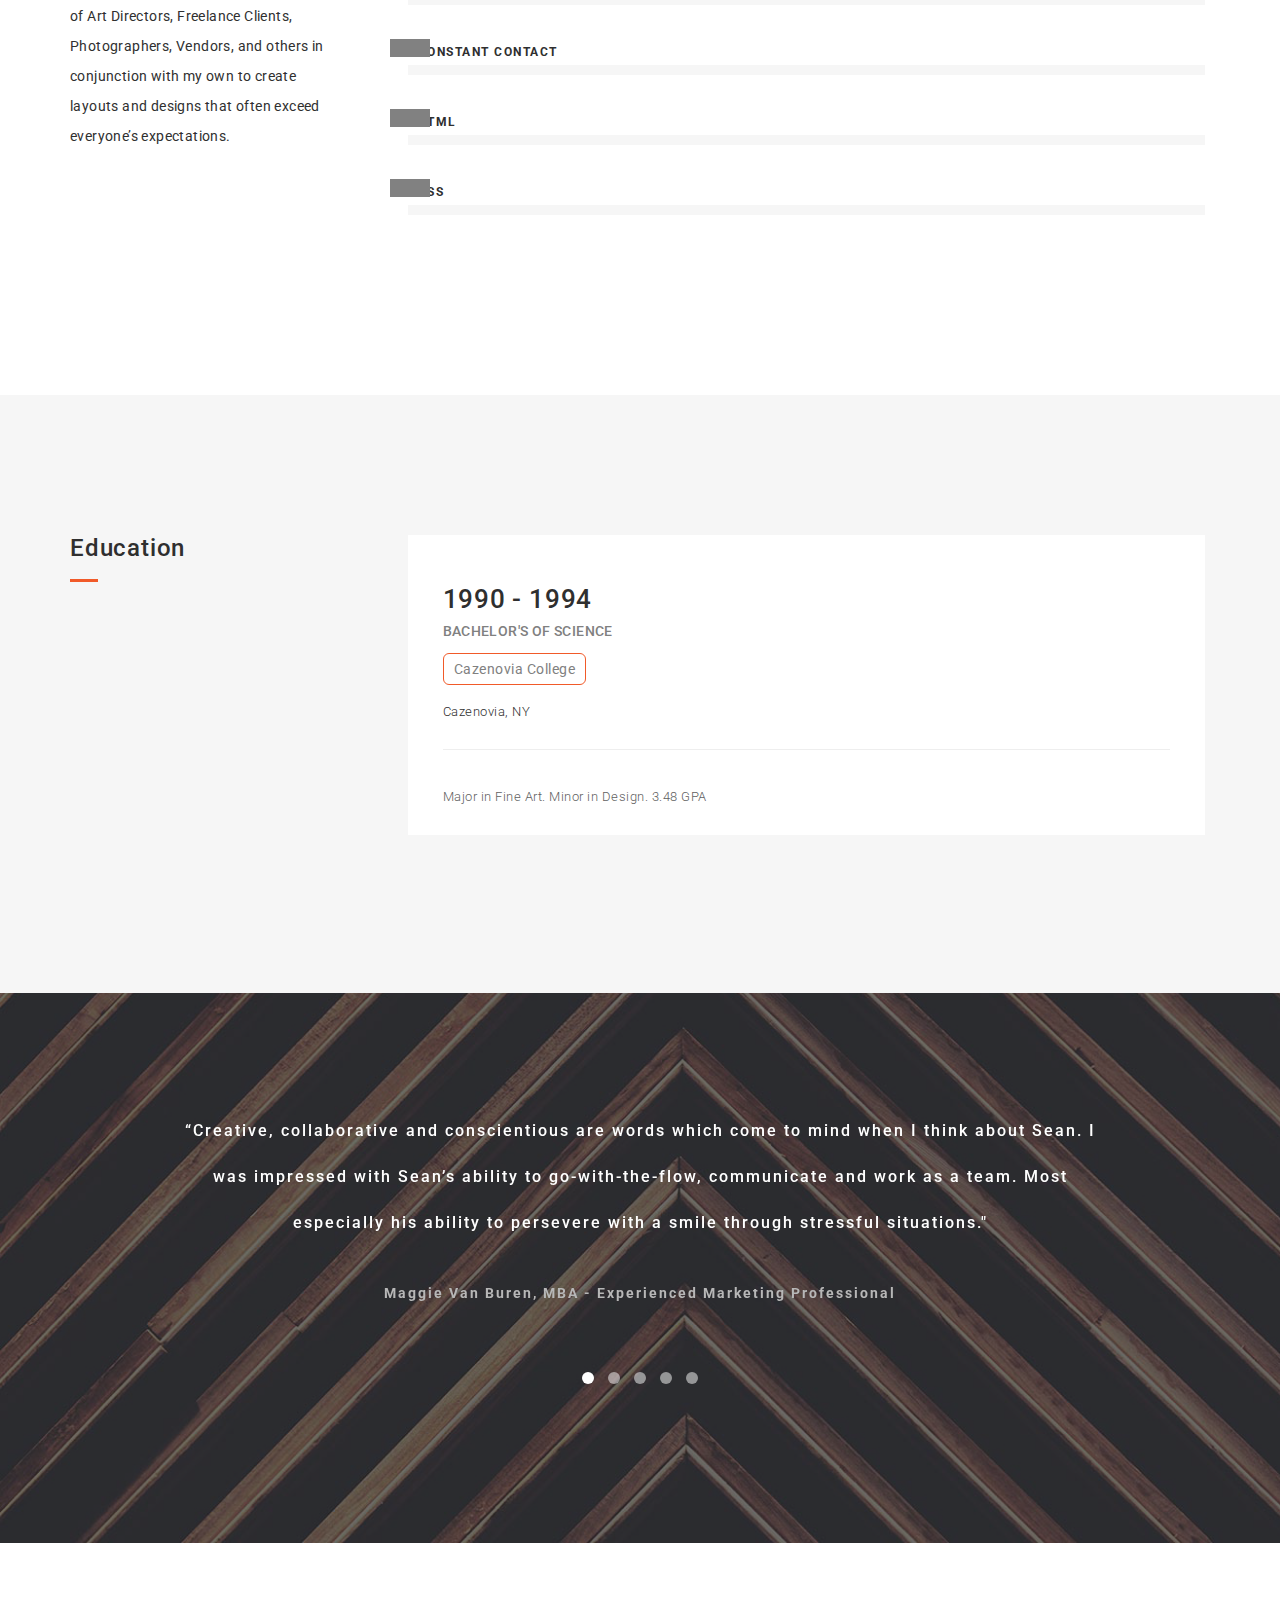
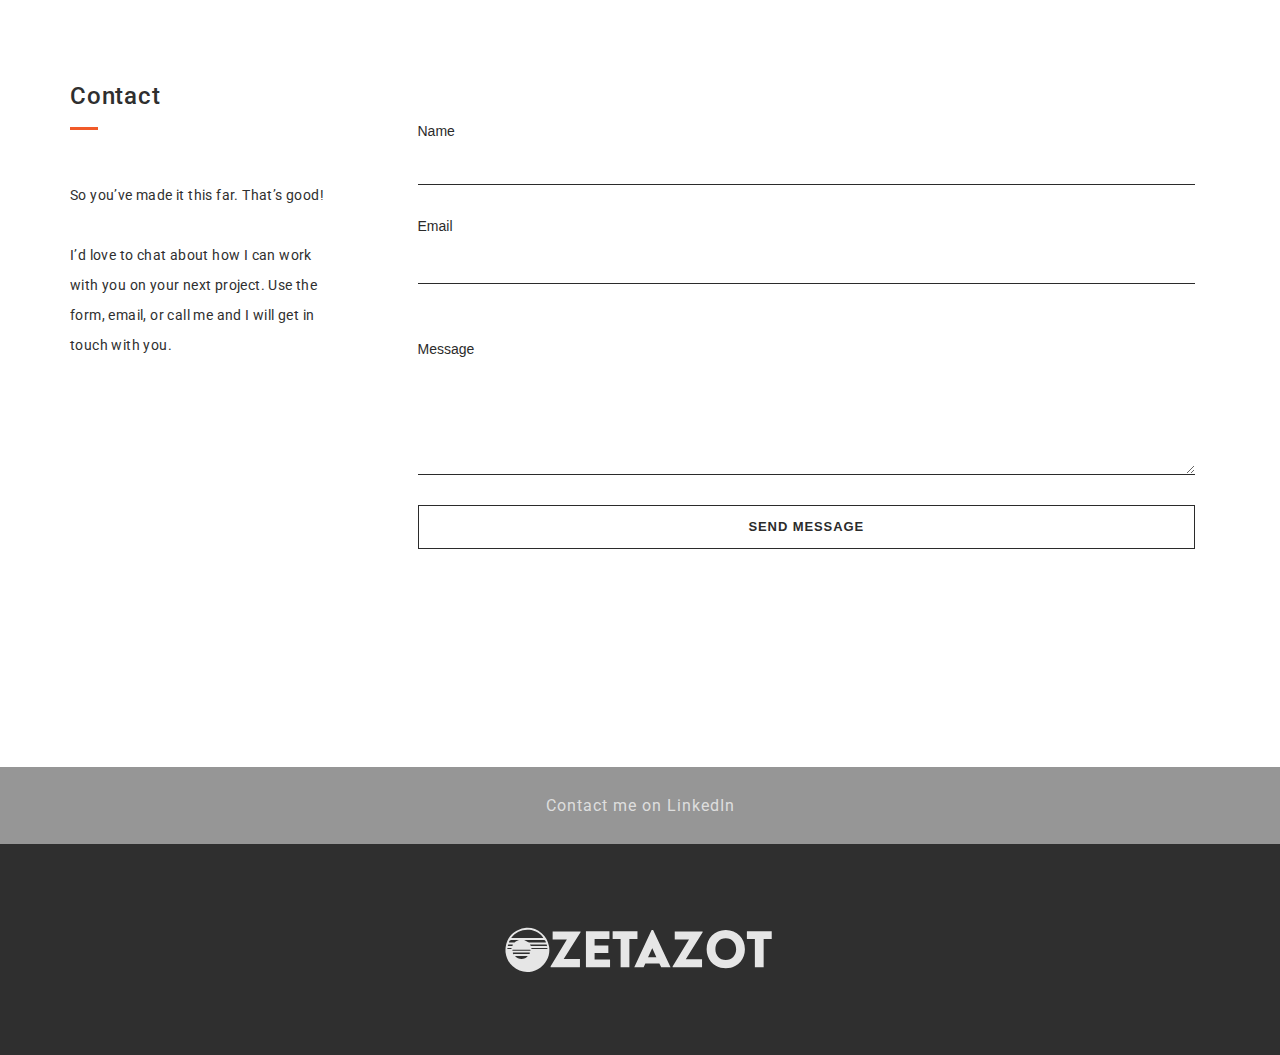
==== commit be690993: "remove line" ====
--- a/index.html
+++ b/index.html
@@ -437,7 +437,6 @@
                                     <li>PUpdate internal marketing and promotional materialsg</li>
                                     <li>Prepare projects for final release to in-house production teams and various vendors</li>
                                     <li>Work with PitStop Pro and Preps to prepress files and create impositions for digital and off-set printing</li>
-                                    <li>Operate Xerox Versant Digital Press and Kodak Magnus Platesetter</li>
                               </ul>
                             </div>
                           <div class="card">
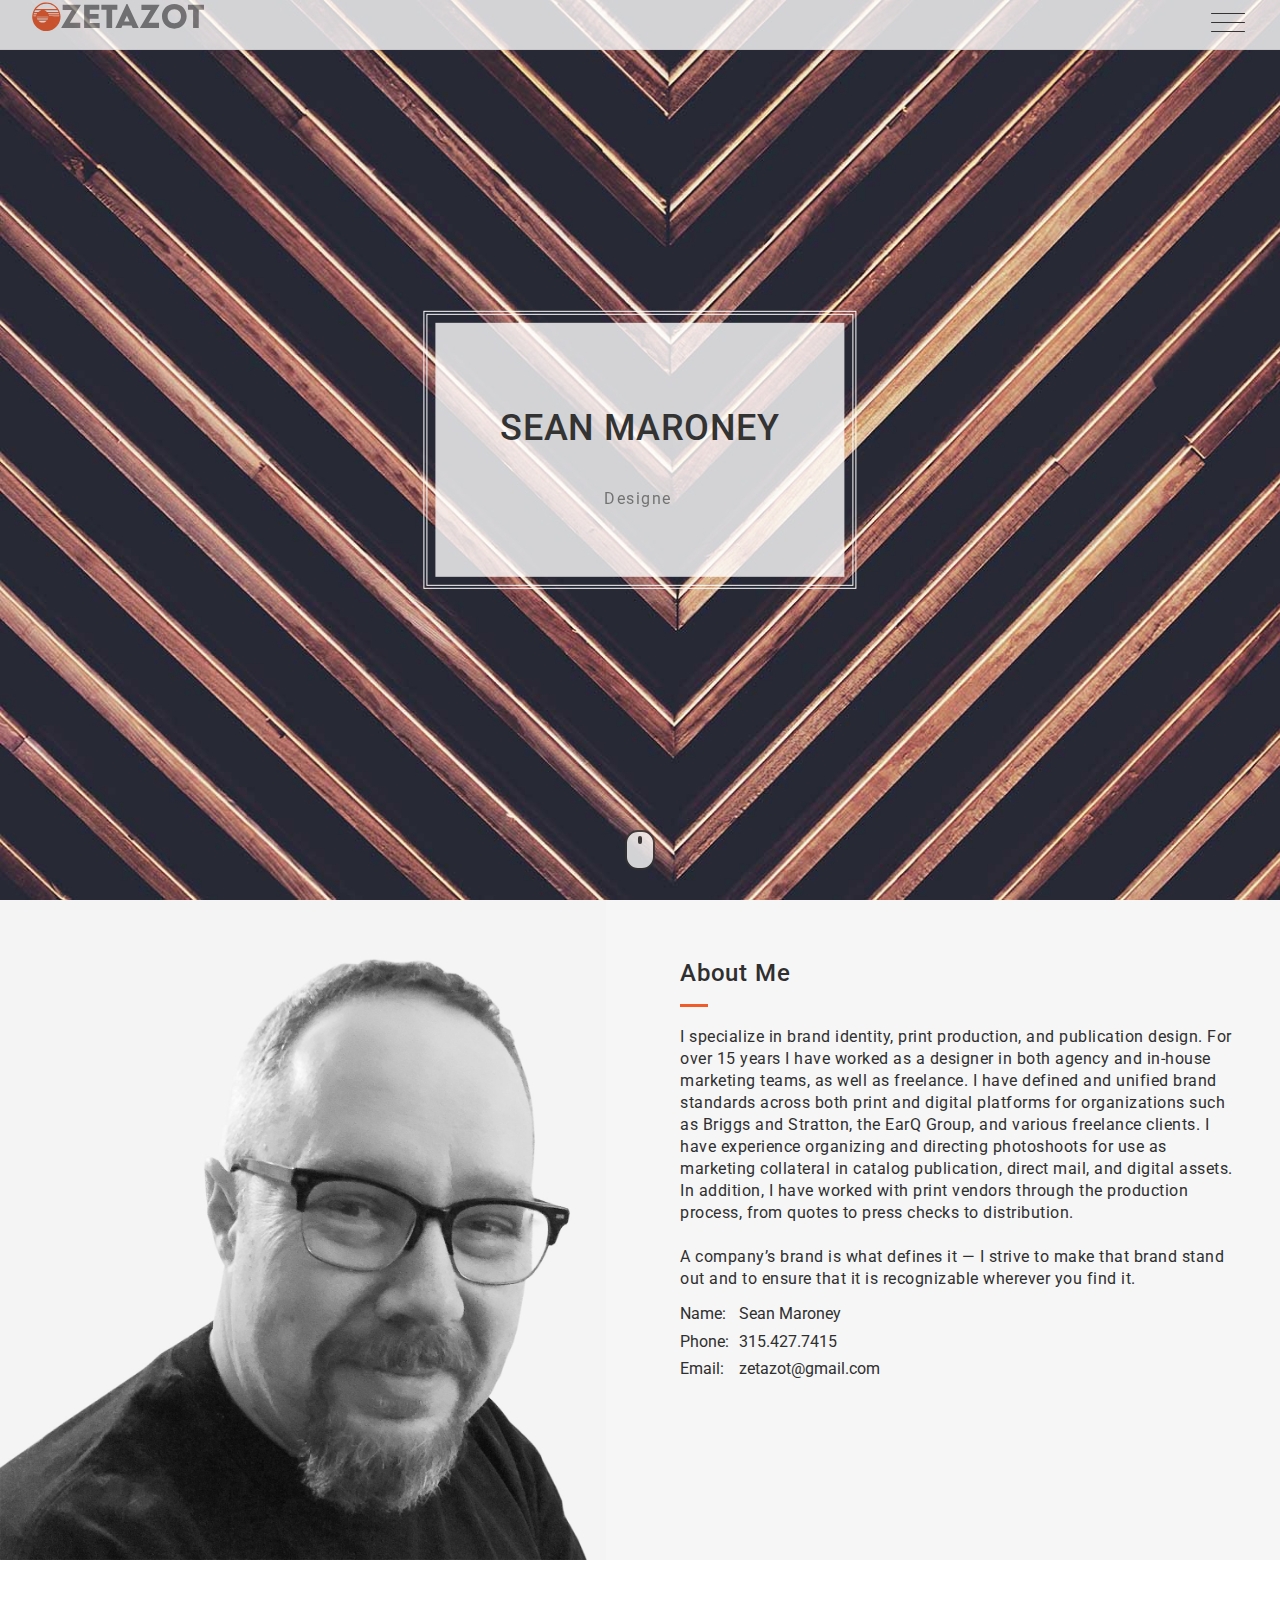
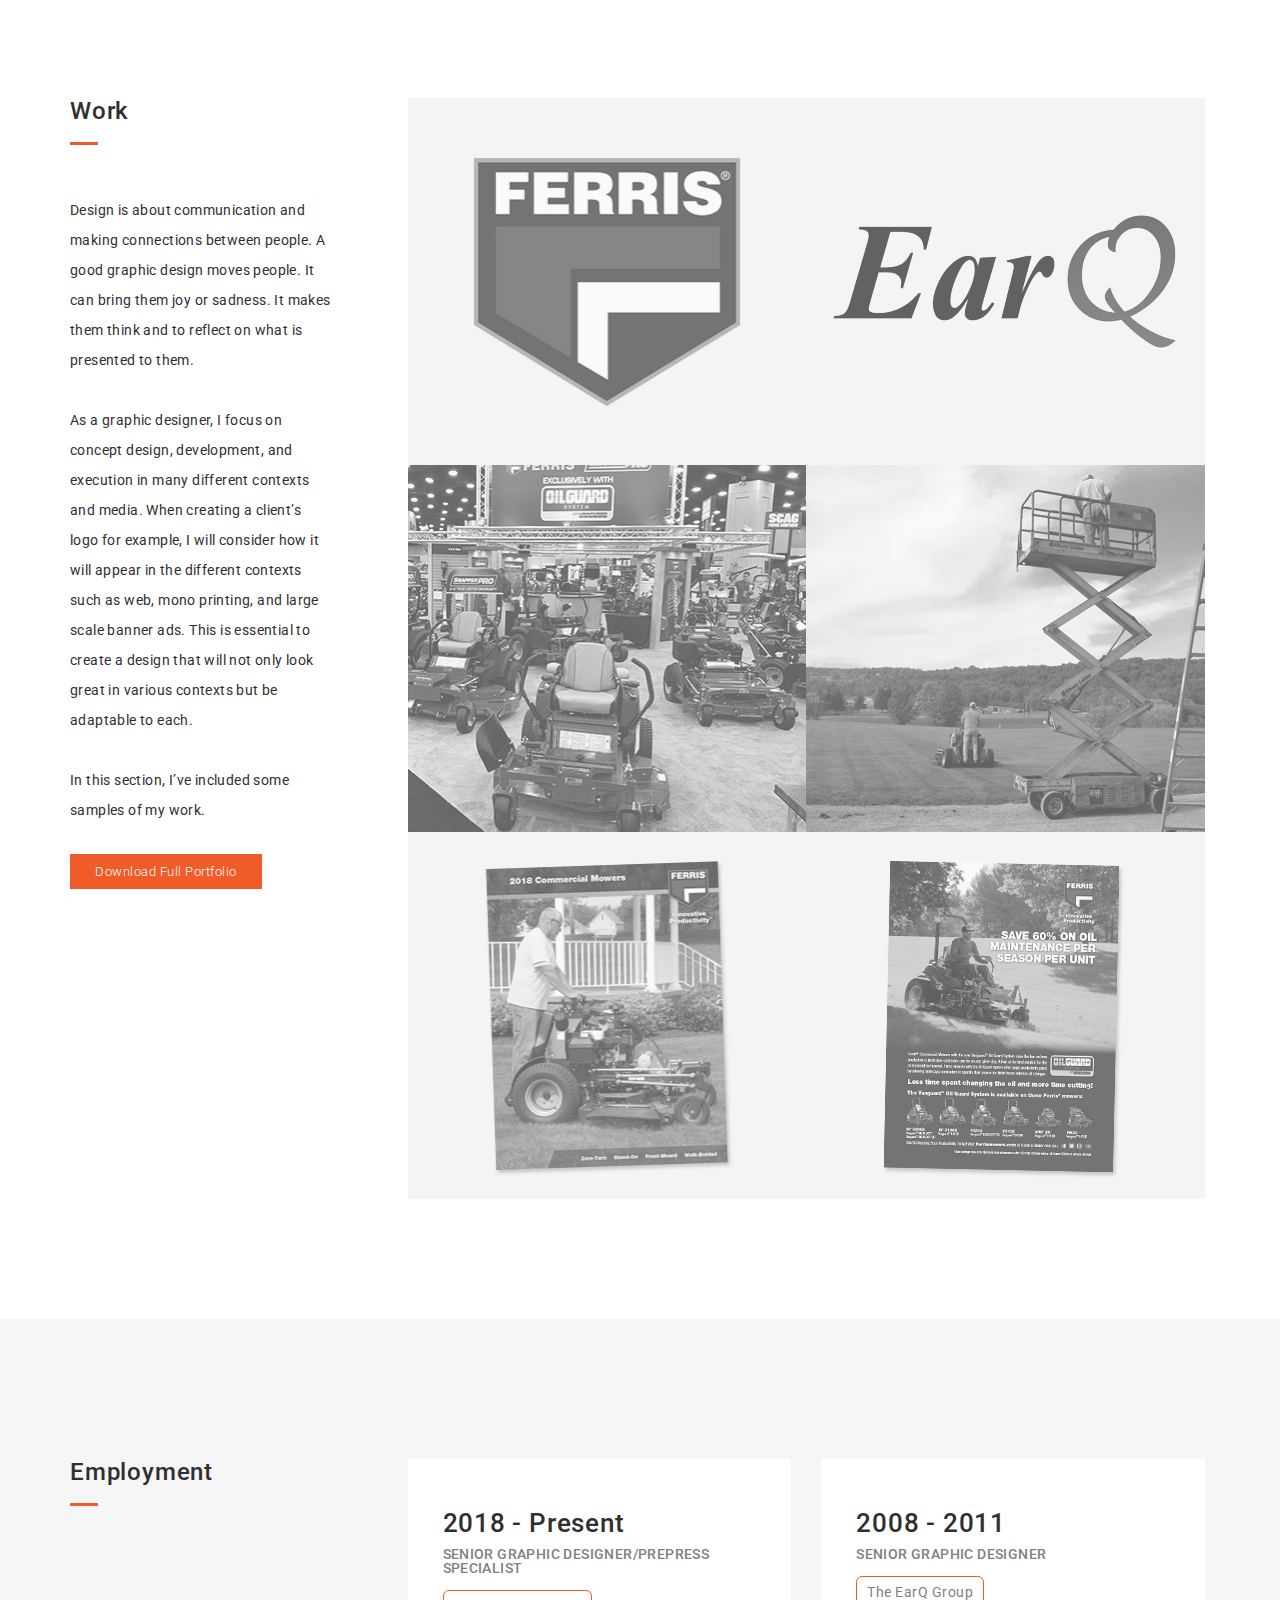
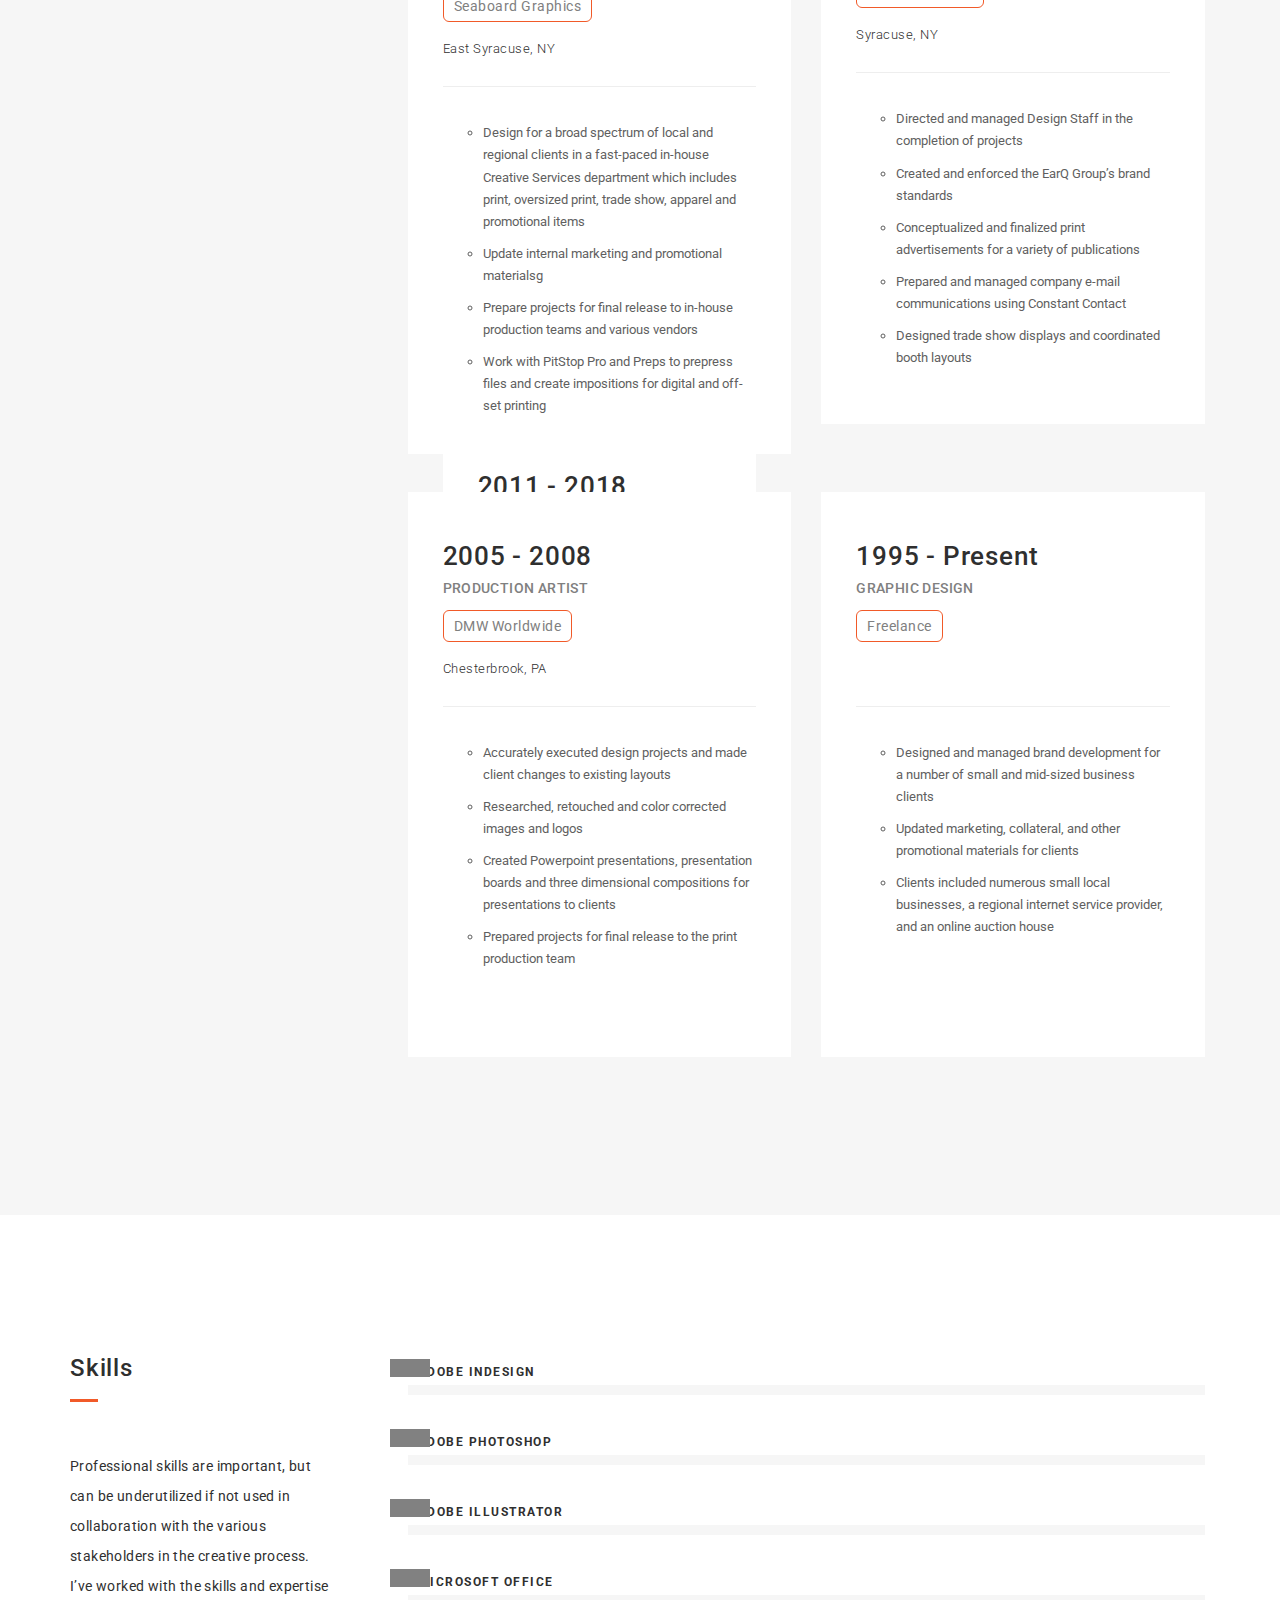
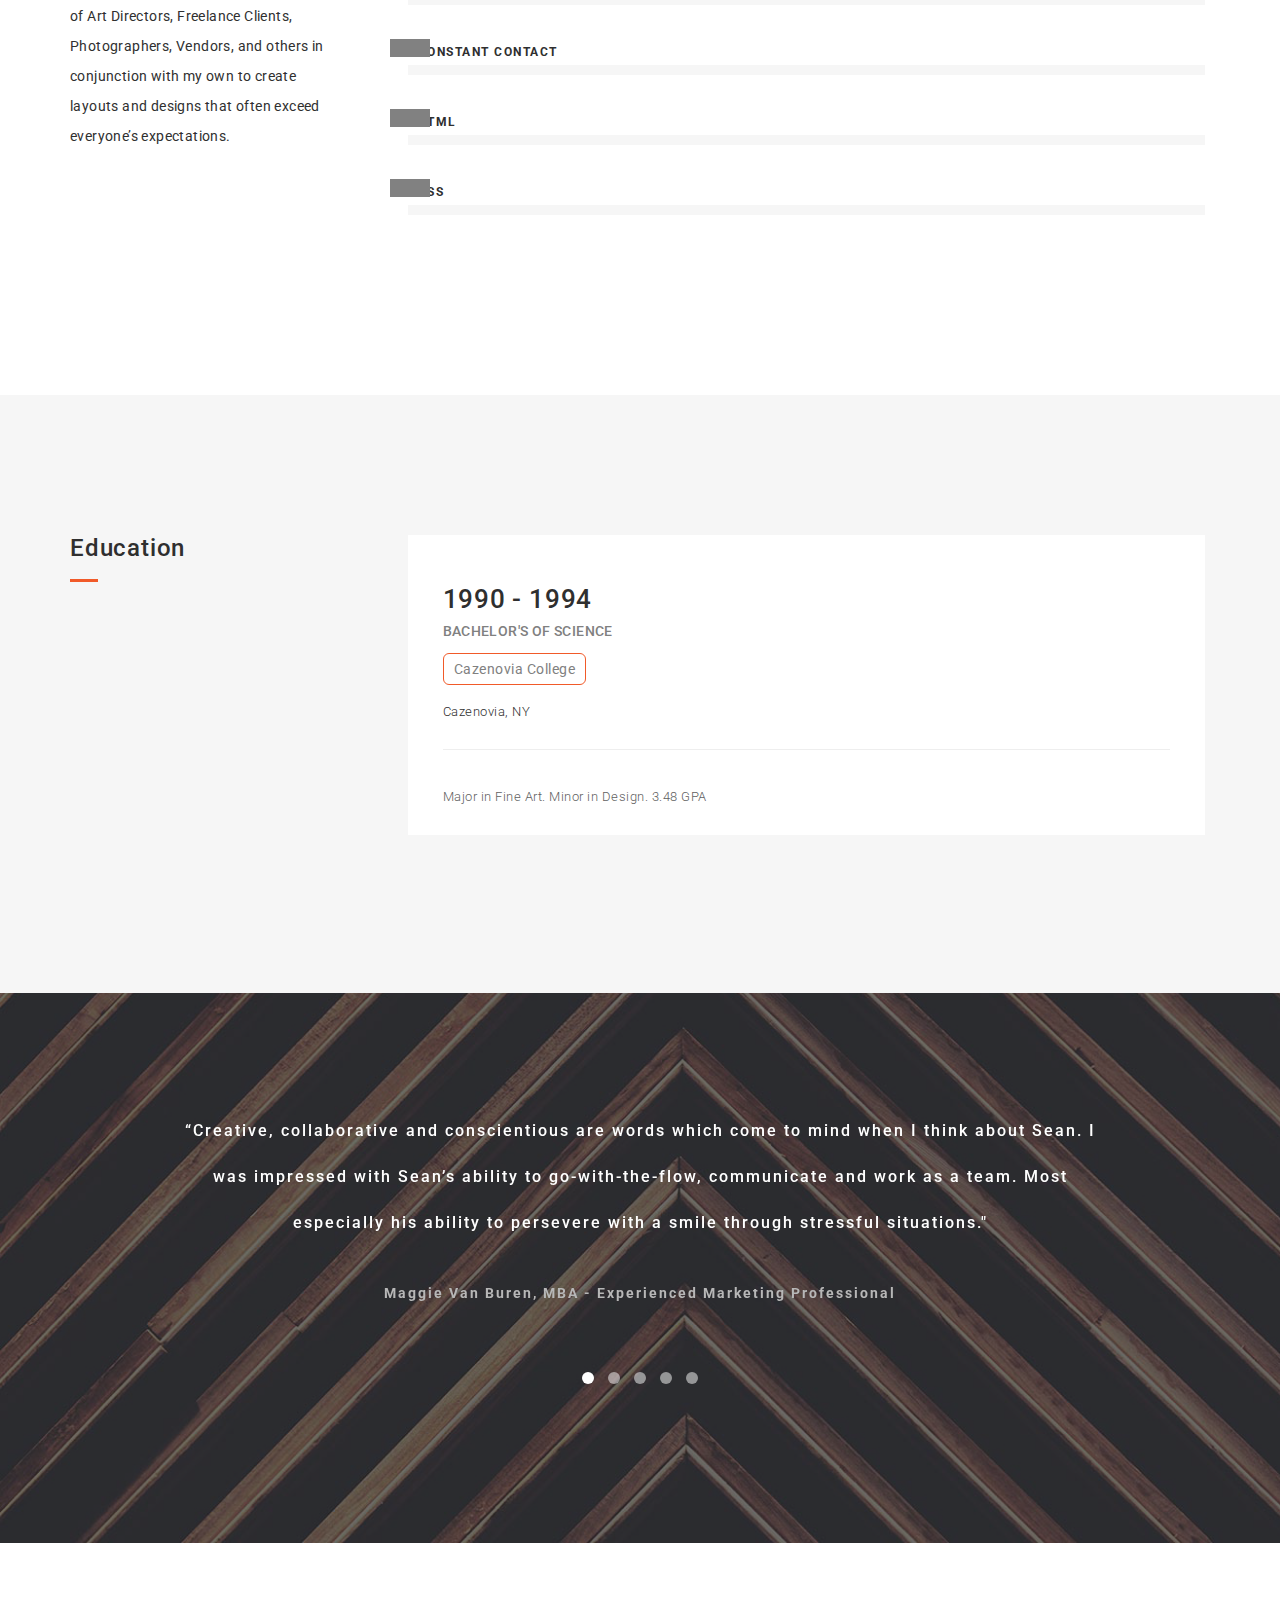
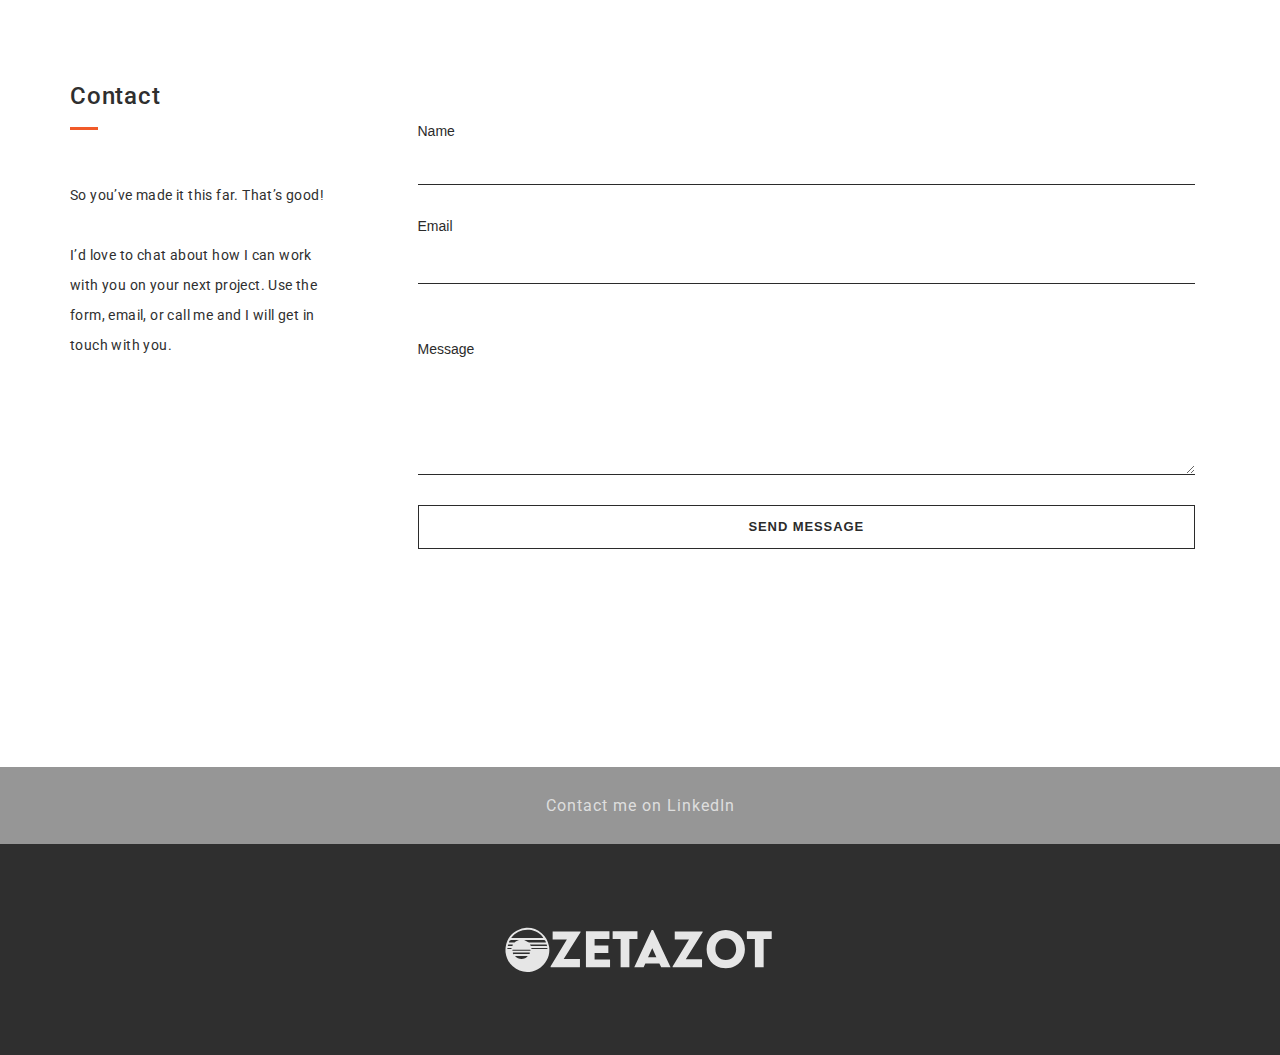
==== commit 87518a90: "remove typo" ====
--- a/index.html
+++ b/index.html
@@ -434,7 +434,7 @@
                             <div class="text-detail">
                               <ul class="job-description">
                                   <li>Design for a broad spectrum of local and regional clients in a fast-paced in-house Creative Services department which includes print, oversized print, trade show, apparel and promotional items</li>
-                                    <li>PUpdate internal marketing and promotional materialsg</li>
+                                    <li>Update internal marketing and promotional materialsg</li>
                                     <li>Prepare projects for final release to in-house production teams and various vendors</li>
                                     <li>Work with PitStop Pro and Preps to prepress files and create impositions for digital and off-set printing</li>
                               </ul>
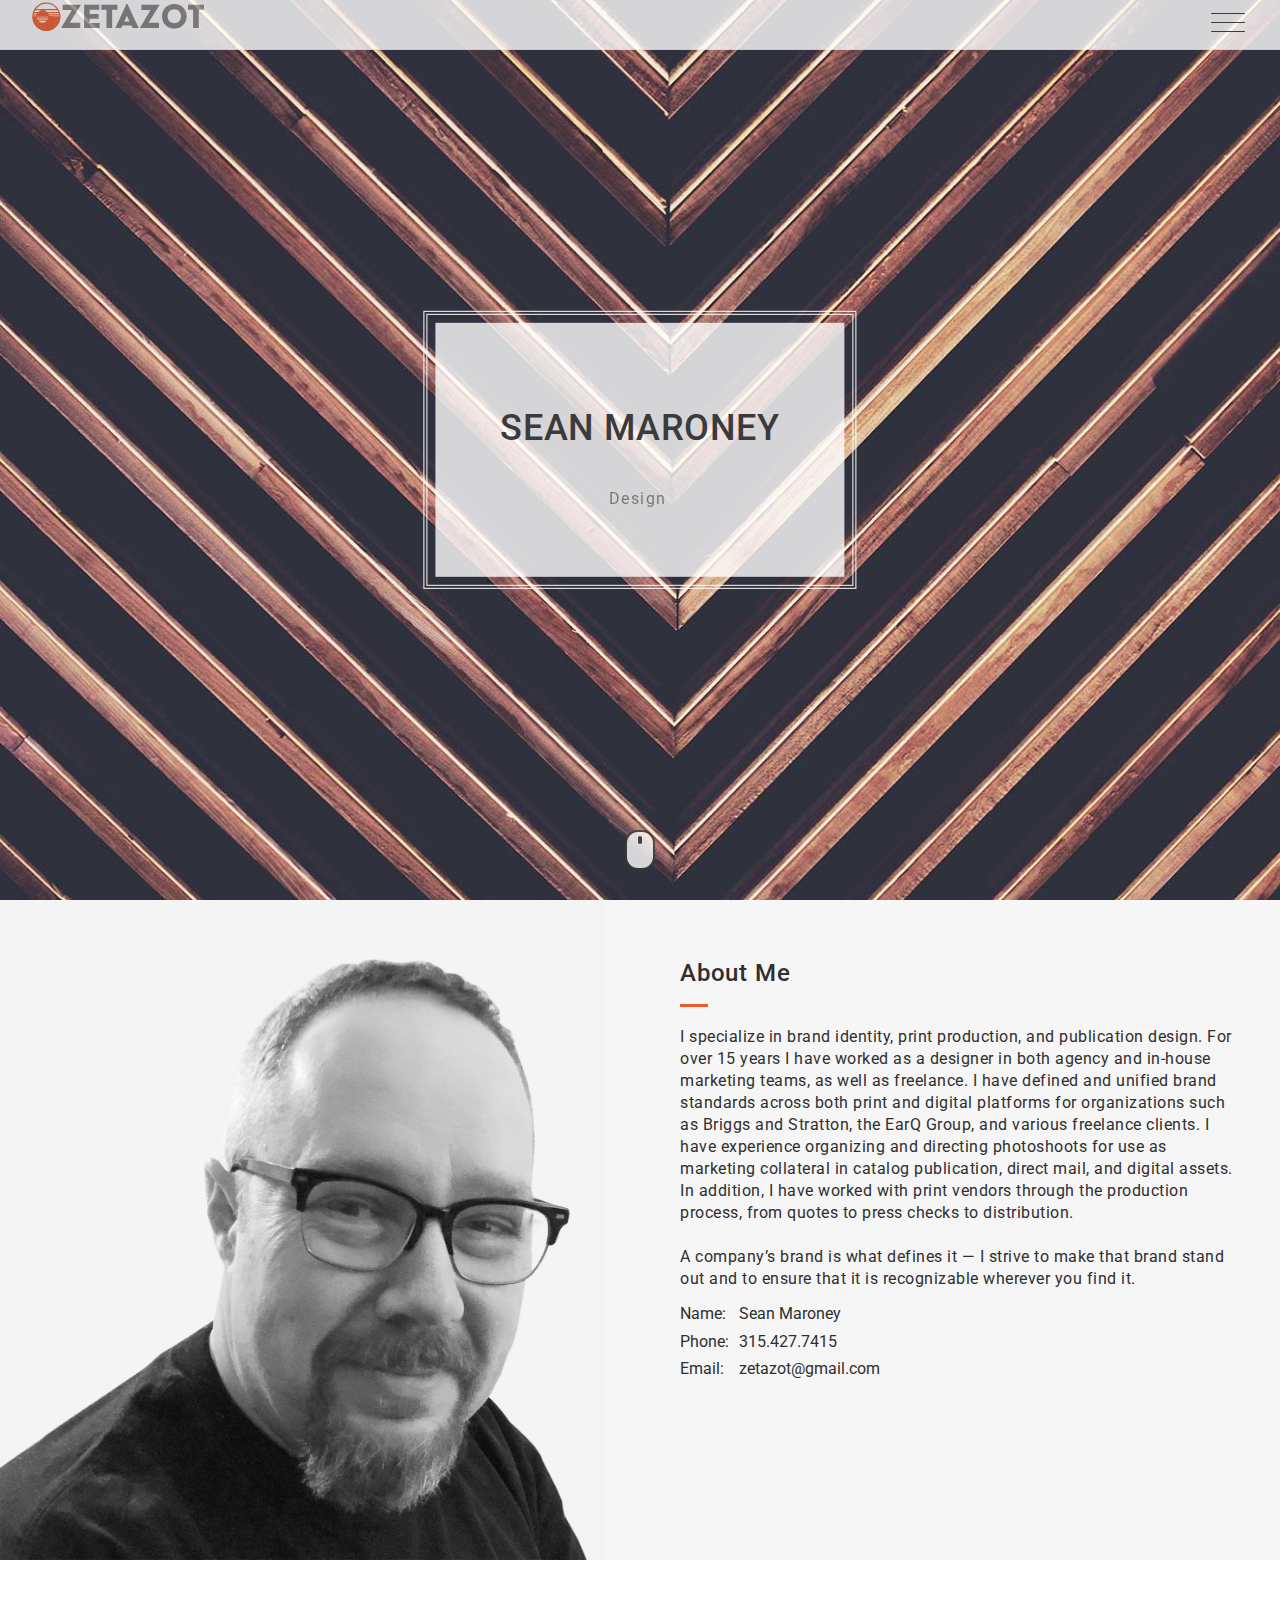
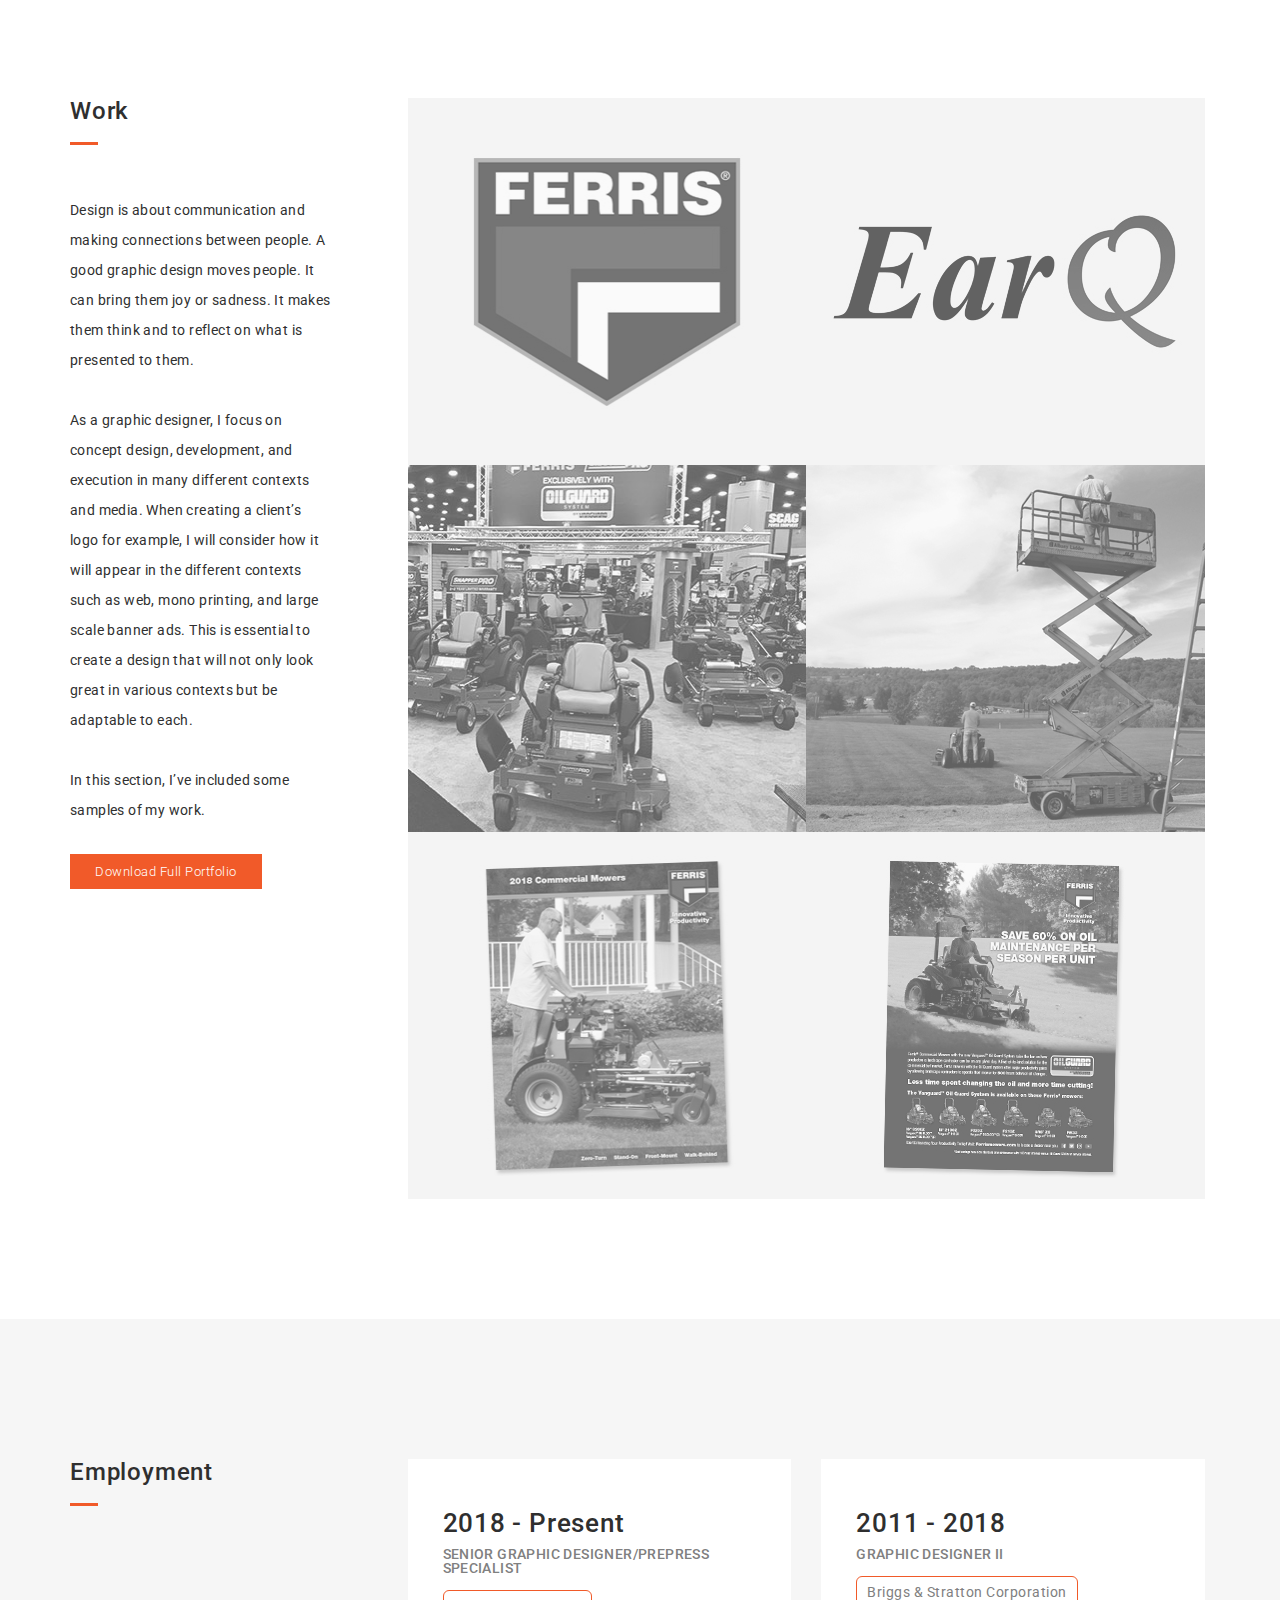
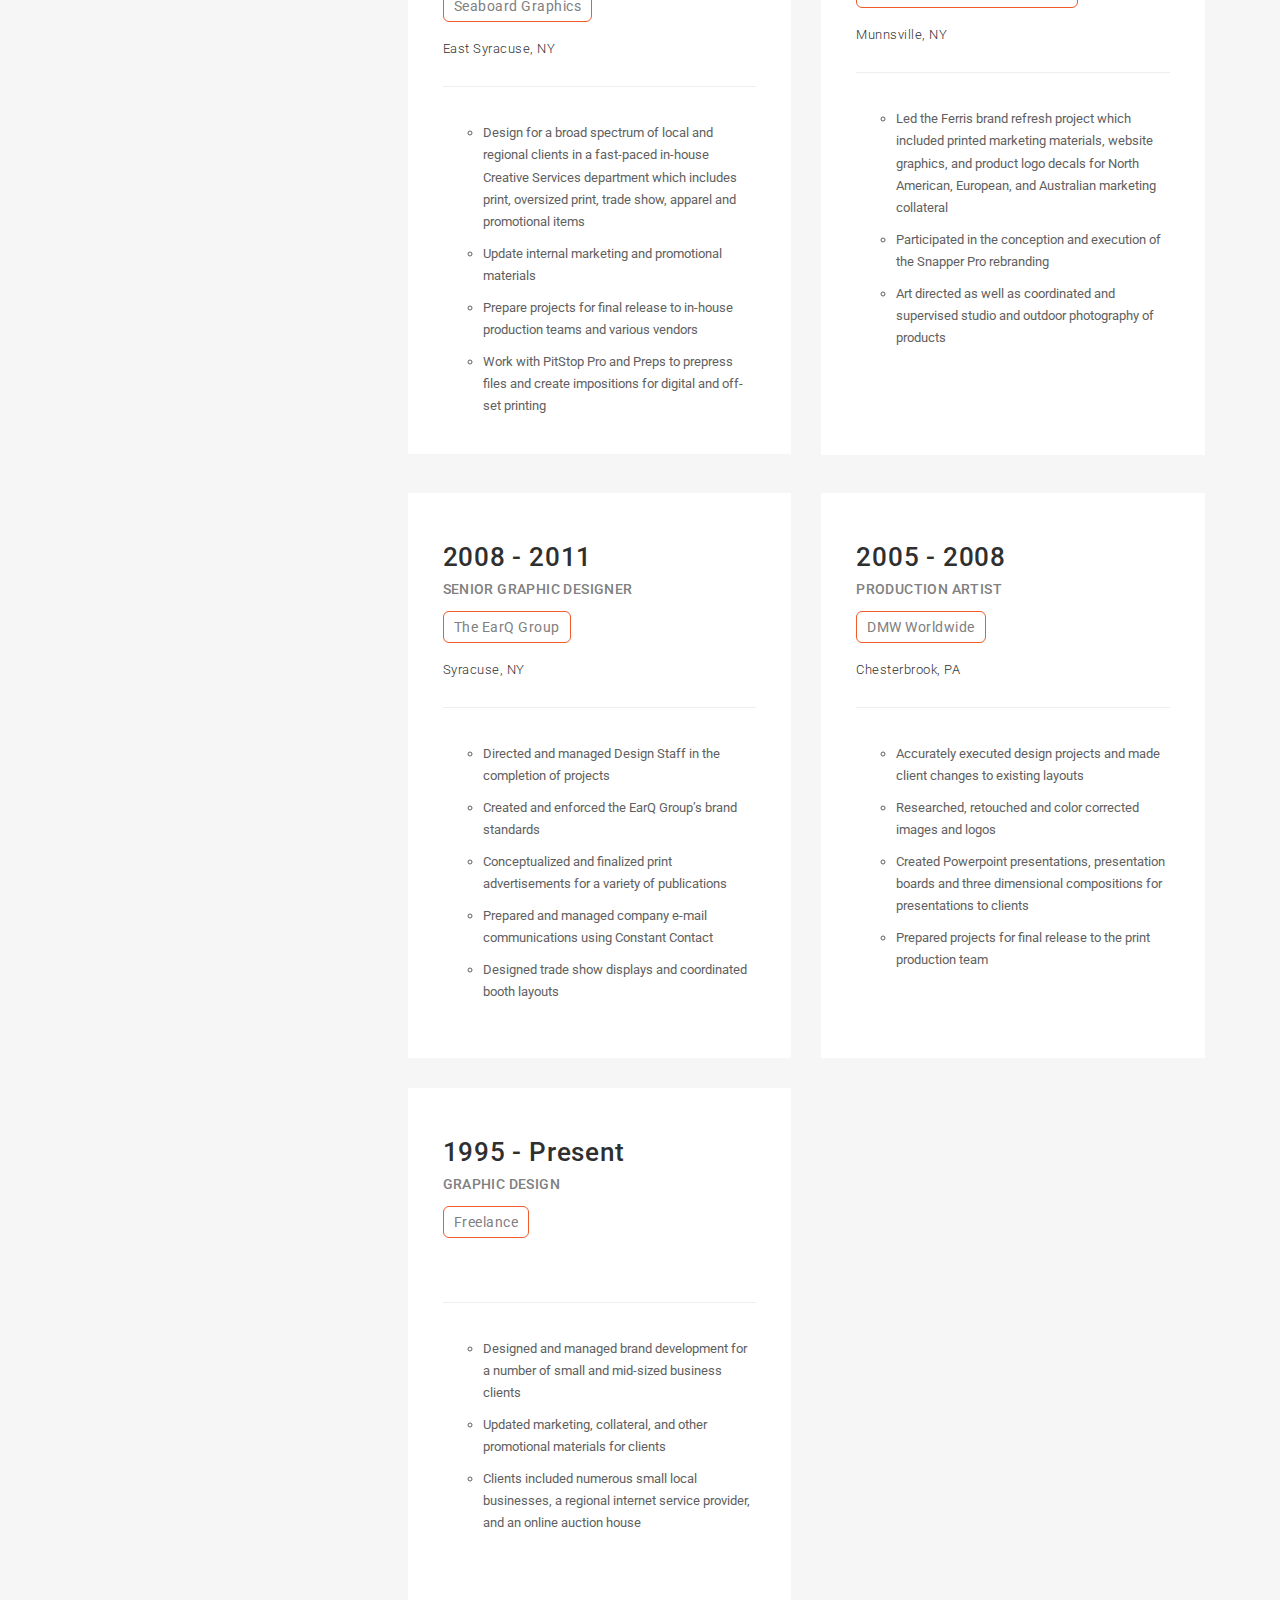
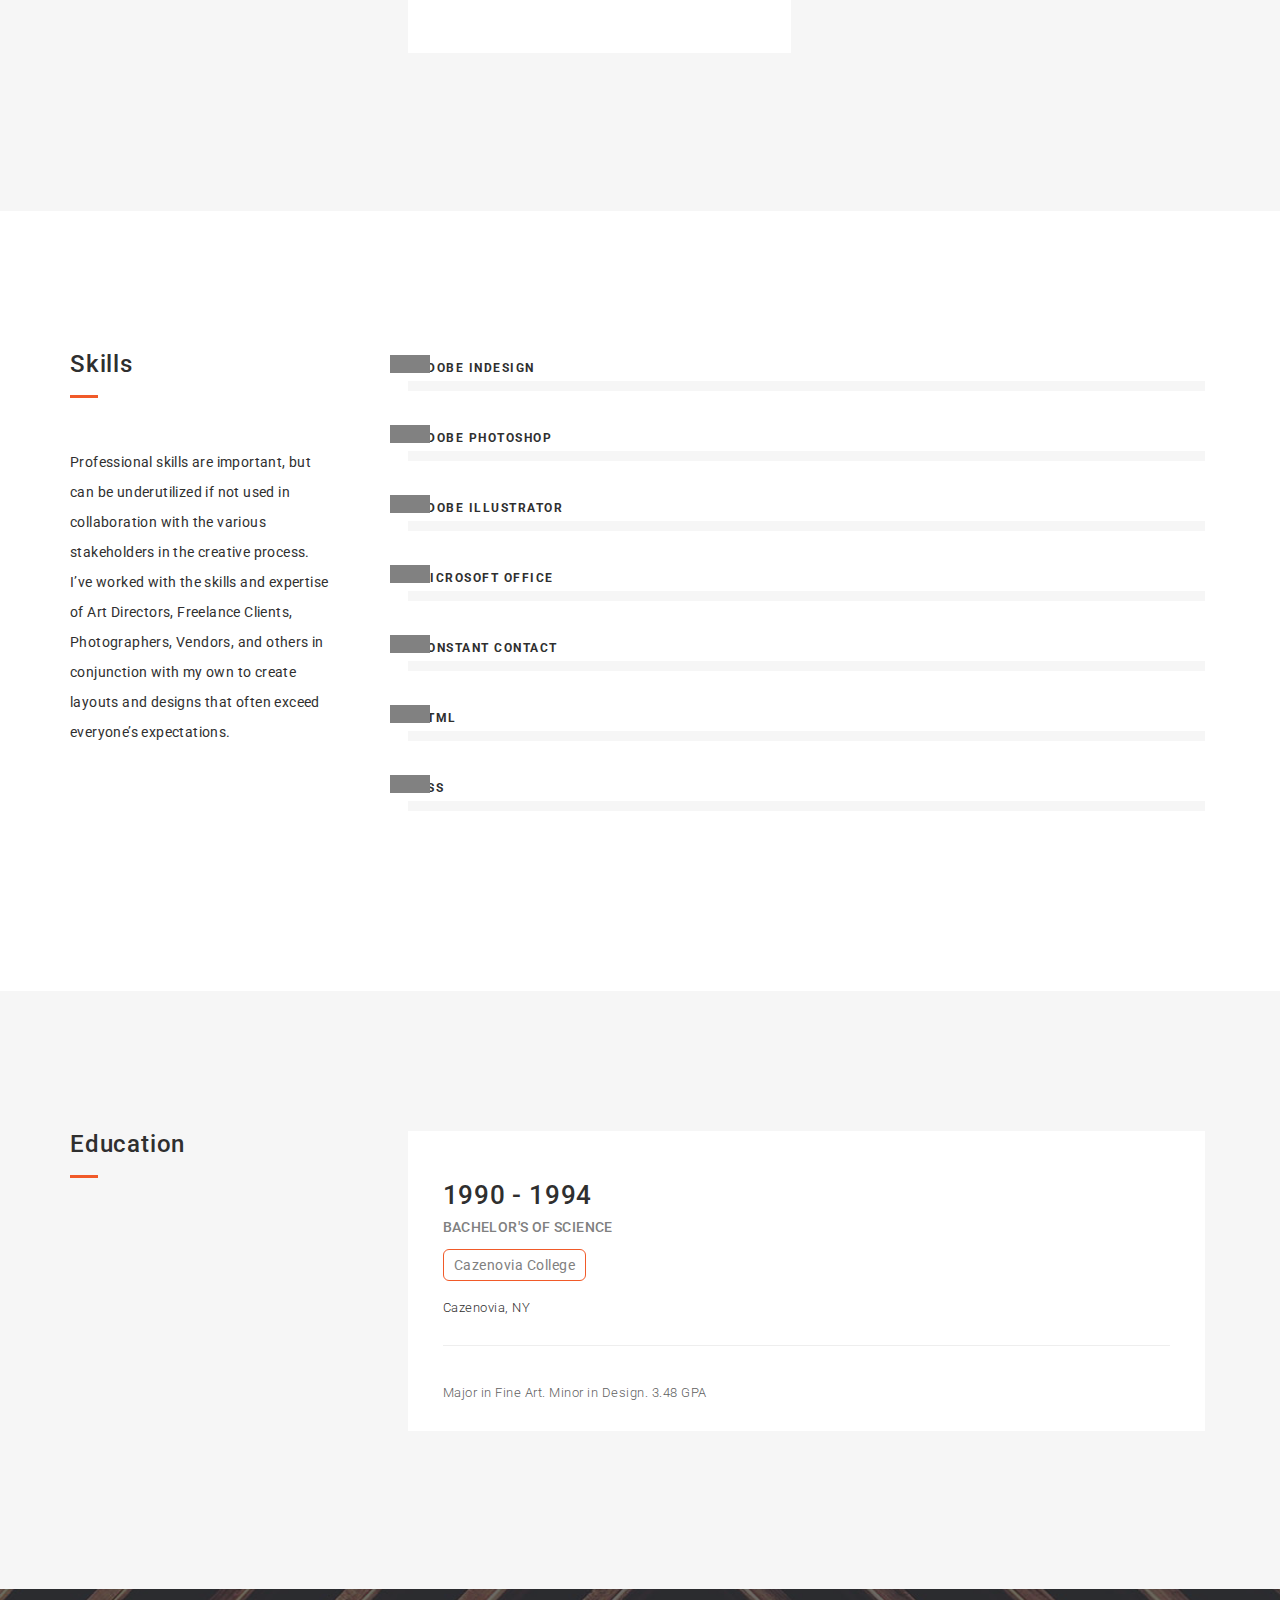
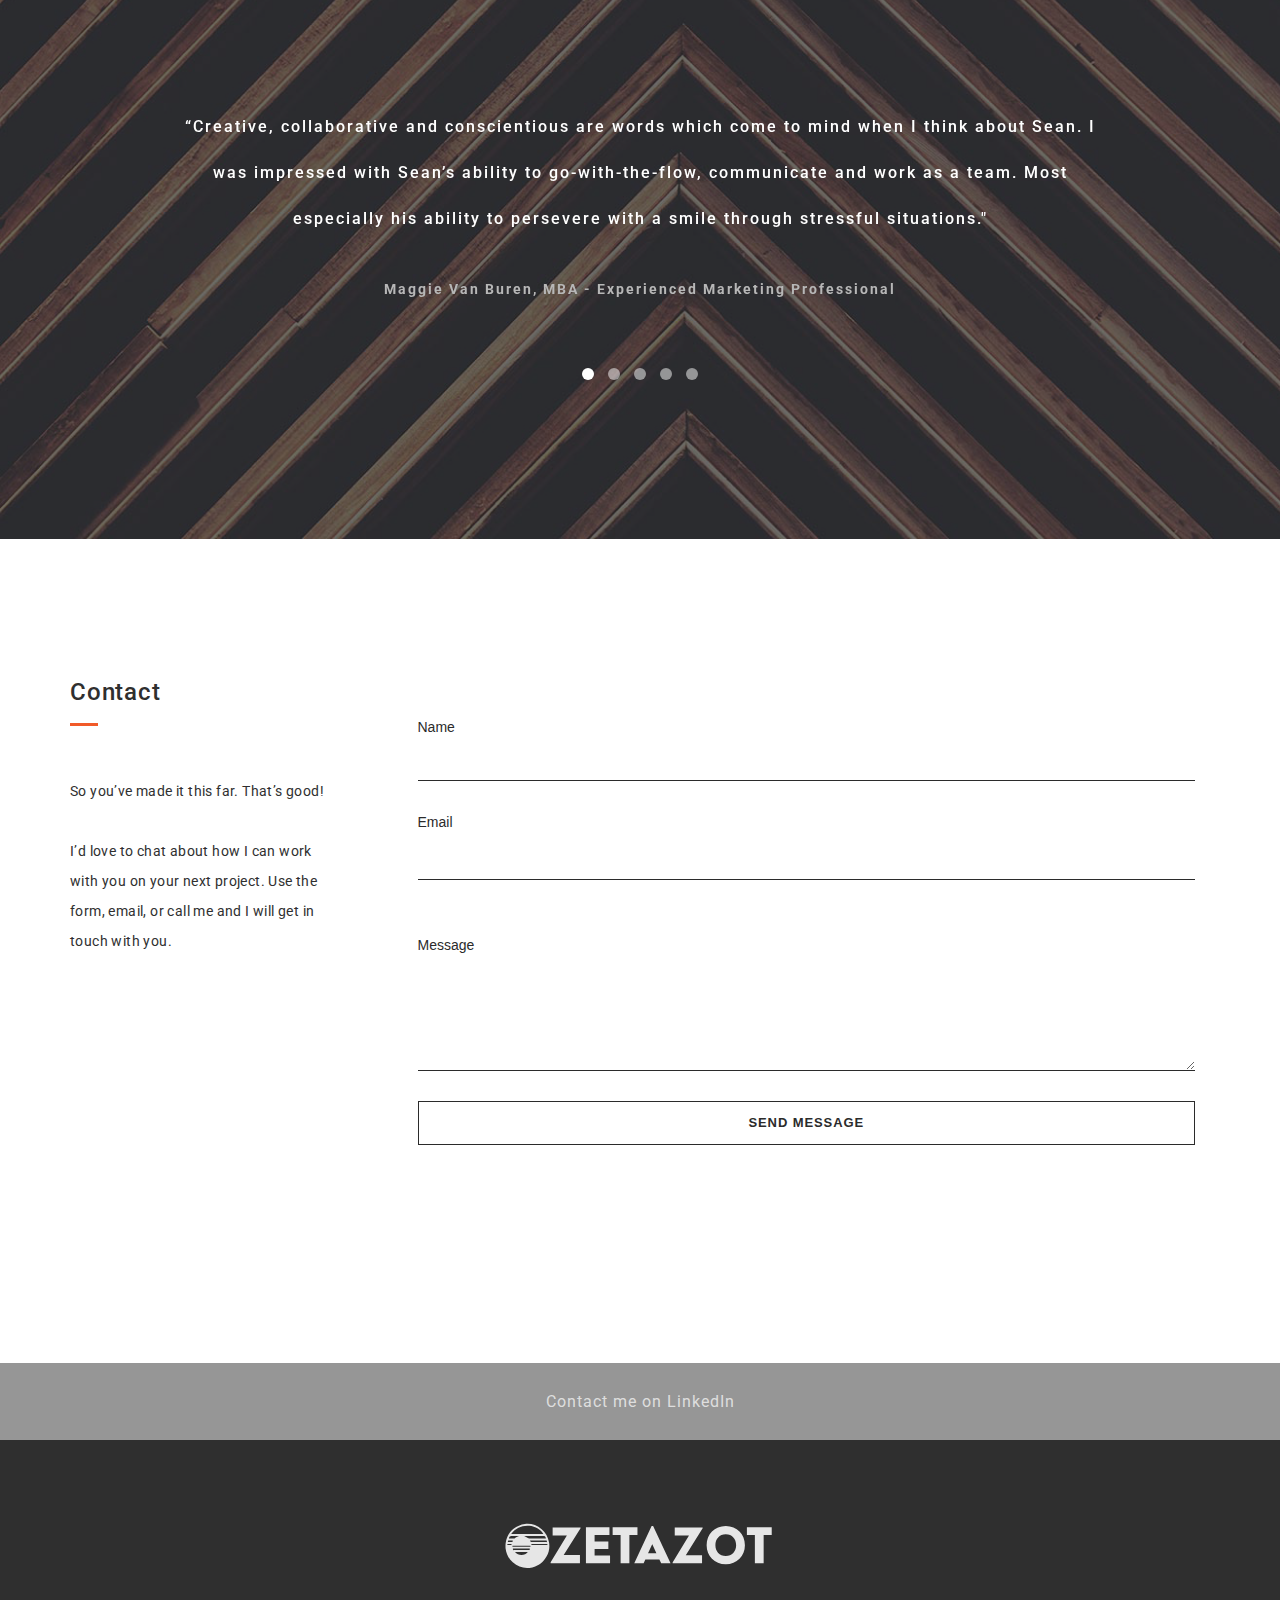
==== commit cd4a2498: "fix layout" ====
--- a/index.html
+++ b/index.html
@@ -434,12 +434,19 @@
                             <div class="text-detail">
                               <ul class="job-description">
                                   <li>Design for a broad spectrum of local and regional clients in a fast-paced in-house Creative Services department which includes print, oversized print, trade show, apparel and promotional items</li>
-                                    <li>Update internal marketing and promotional materialsg</li>
+                                    <li>Update internal marketing and promotional materials</li>
                                     <li>Prepare projects for final release to in-house production teams and various vendors</li>
                                     <li>Work with PitStop Pro and Preps to prepress files and create impositions for digital and off-set printing</li>
                               </ul>
                             </div>
-                          <div class="card">
+                          </div>
+                        </div>
+                      </div>
+                    </li>
+                    <li>
+                      <div class="col-md-6 col-sm-6">
+                        <div class="wrap-card">
+                          <div class="card" style="min-height: 596px;">
                             <h2 class="year">
                               2011 - 2018
                             </h2>
@@ -467,8 +474,9 @@
                         </div>
                       </div>
                     </li>
-
-                    <li>
+                  </ul>  
+                  <ul class="listing-item">
+                  <li>
                       <div class="col-md-6 col-sm-6">
                         <div class="wrap-card">
                           <div class="card">
@@ -504,8 +512,6 @@
                         </div>
                       </div>
                     </li>
-                  </ul>  
-                  <ul class="listing-item">
                     <li>
                       <div class="col-md-6 col-sm-6">
                         <div class="wrap-card">
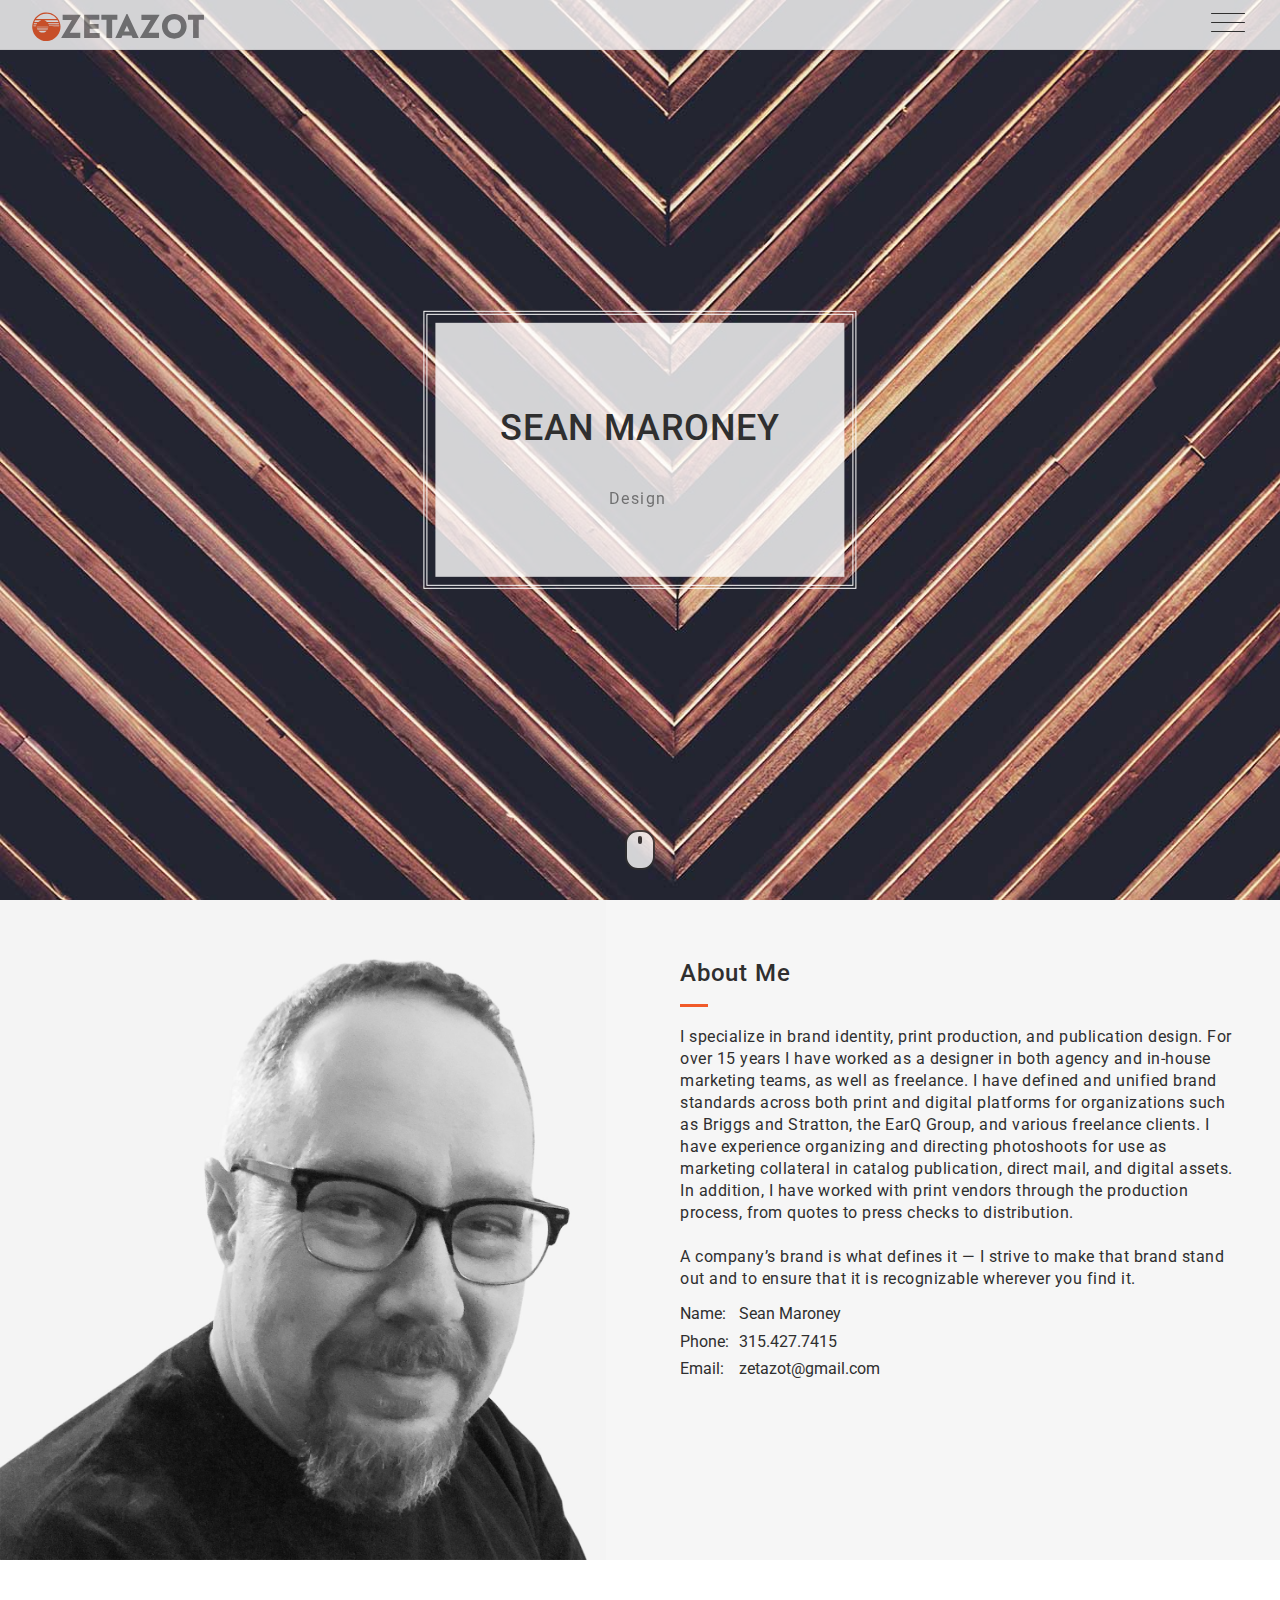
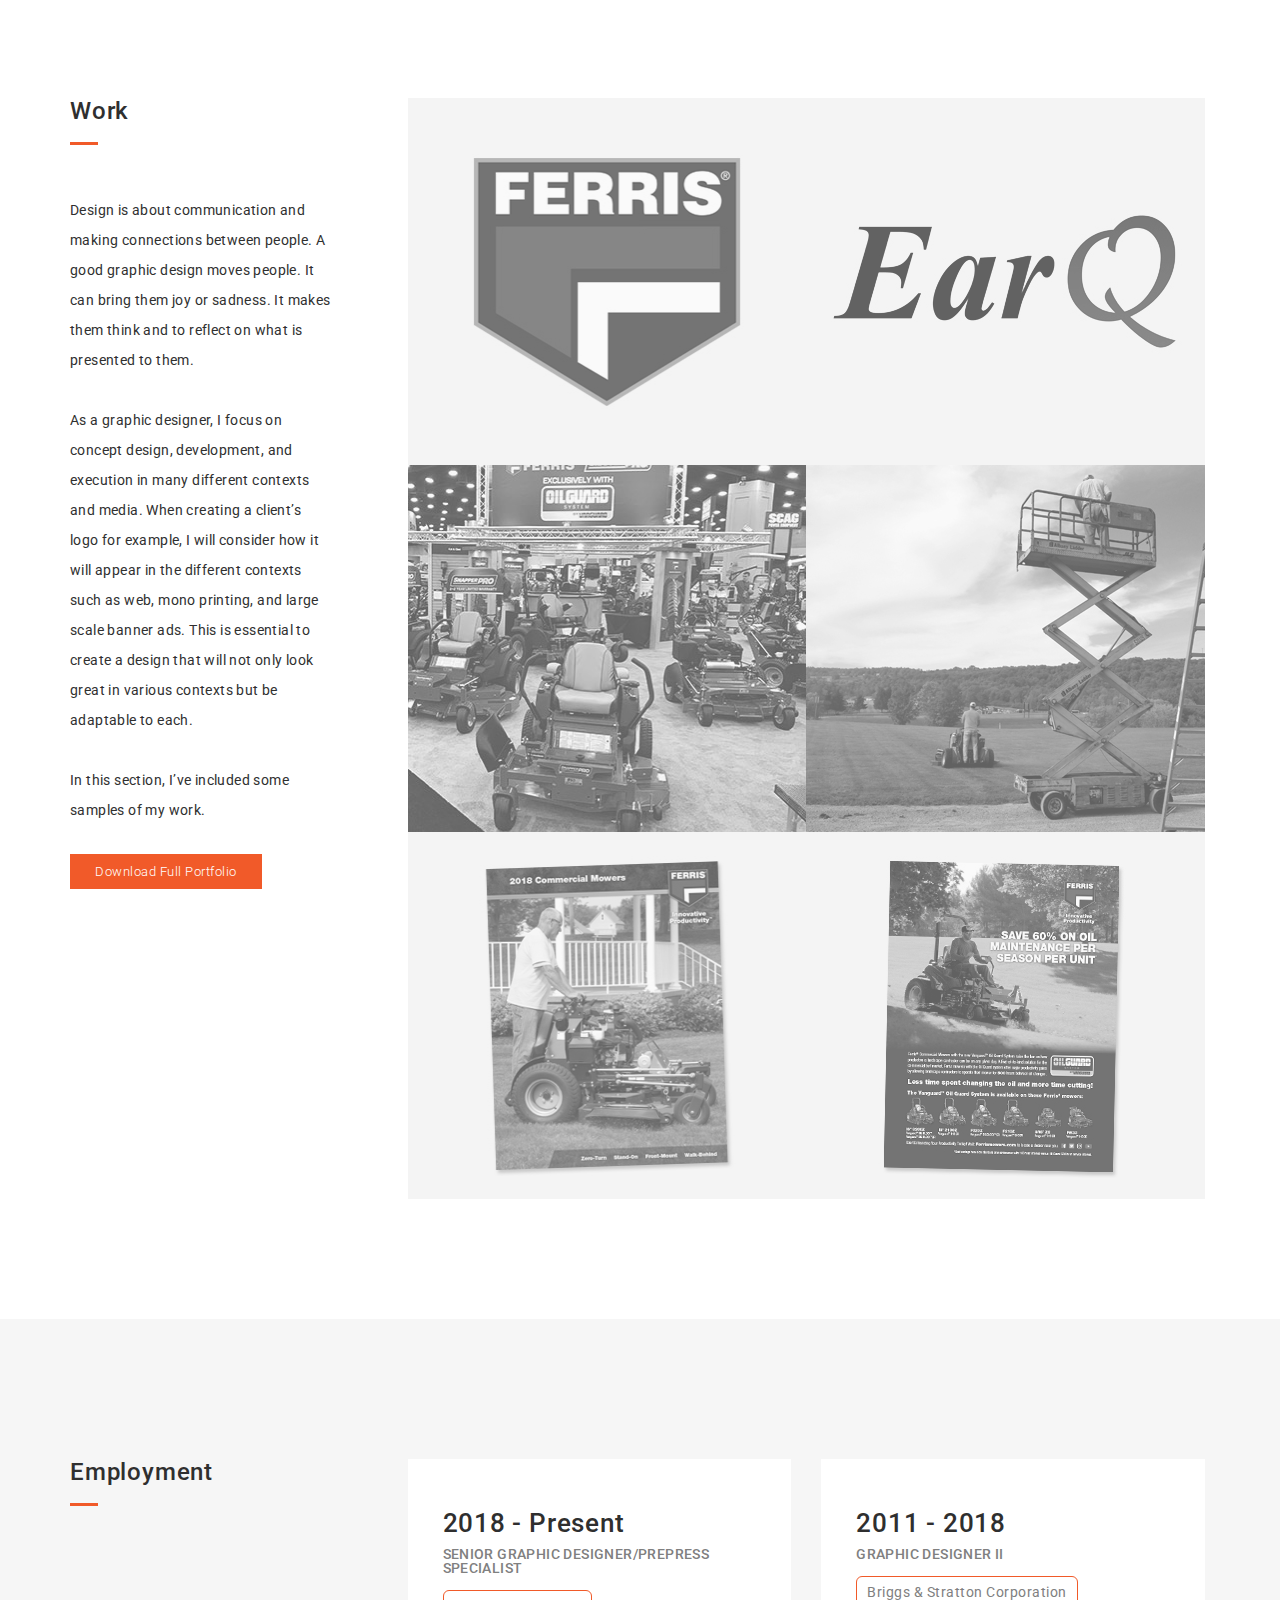
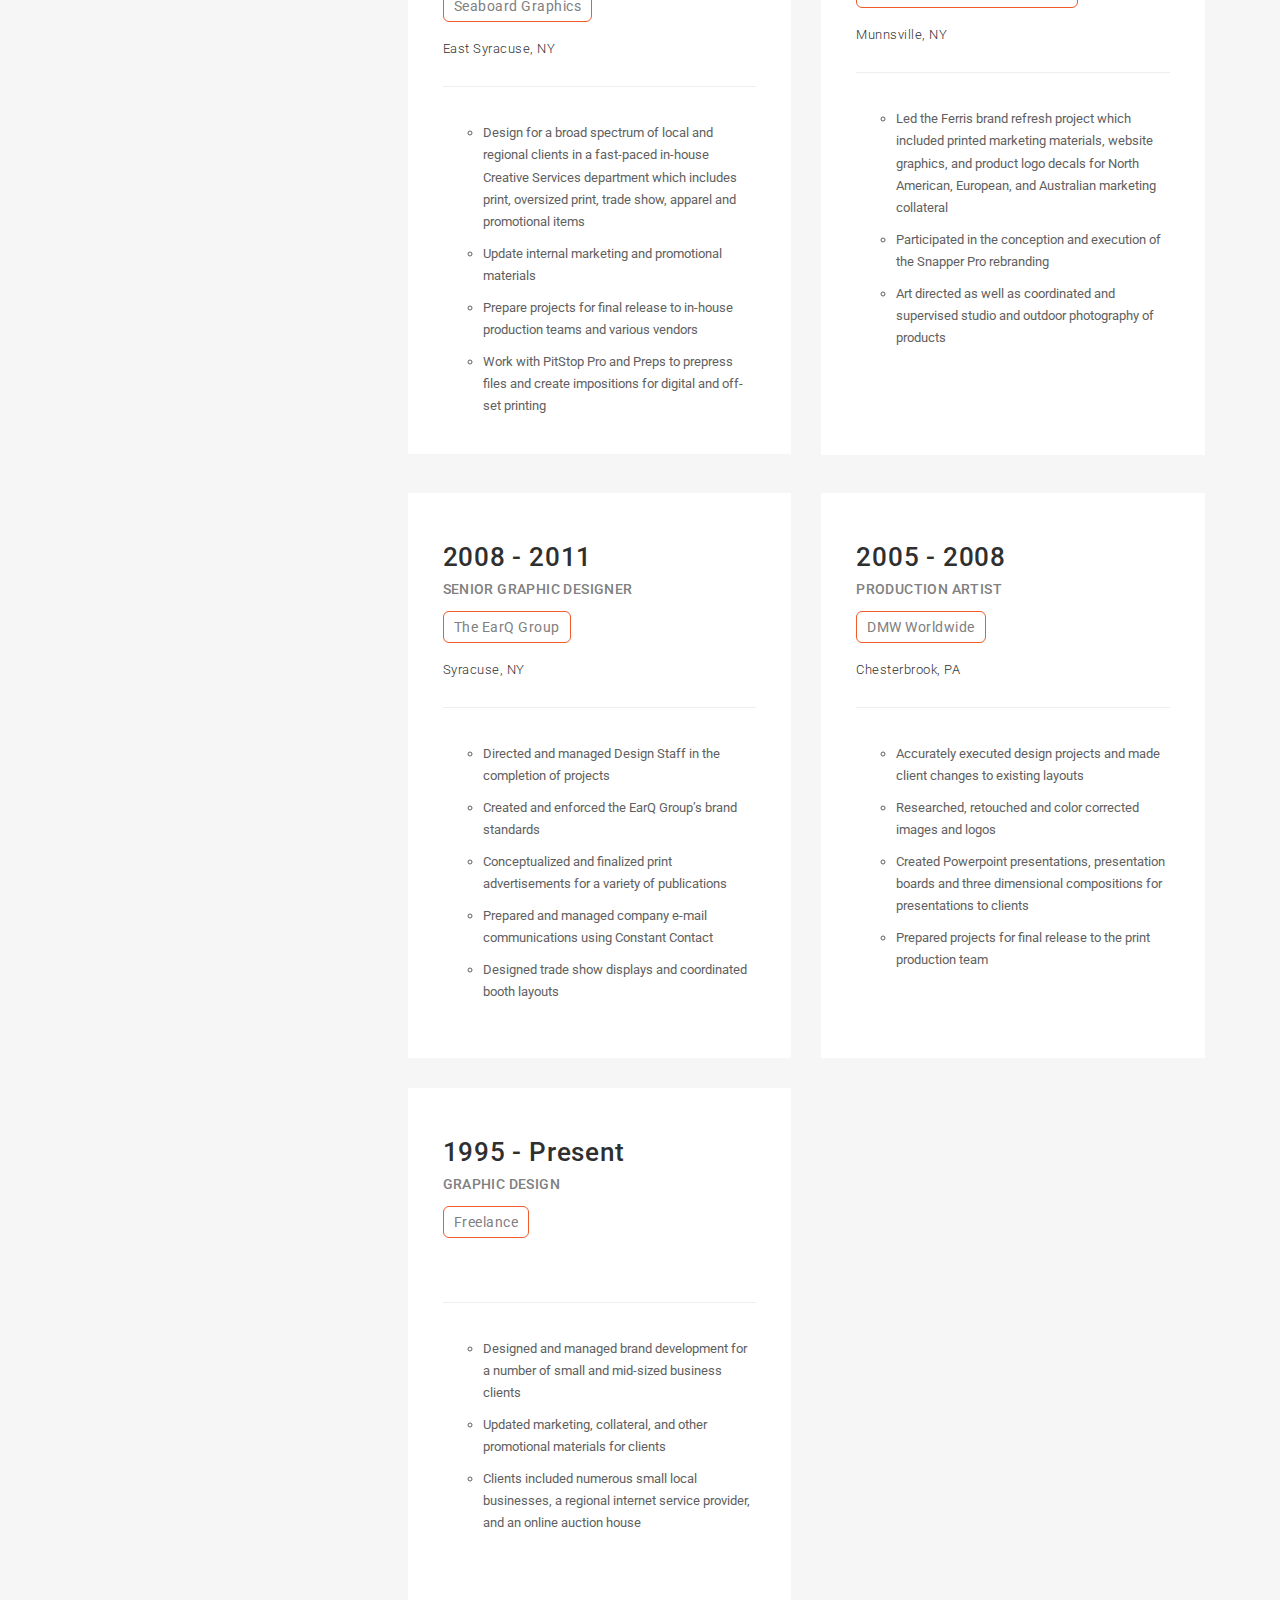
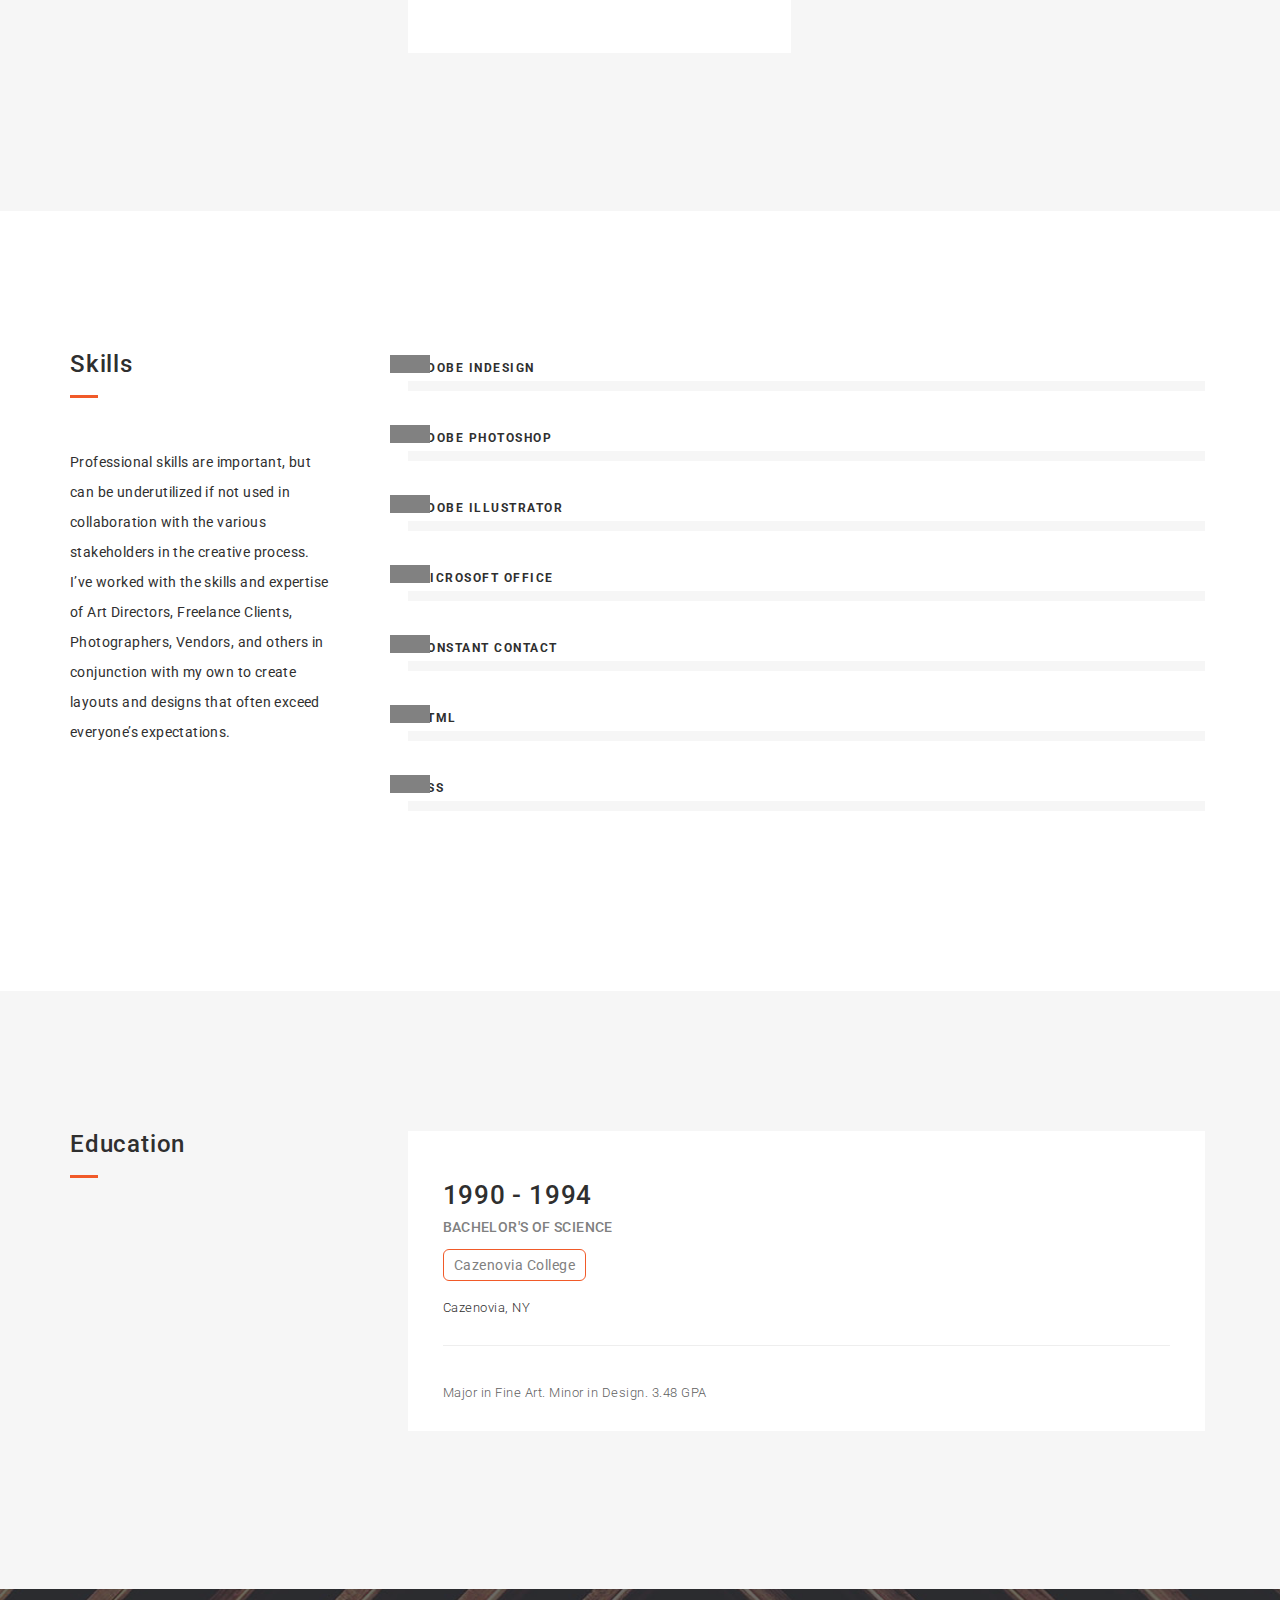
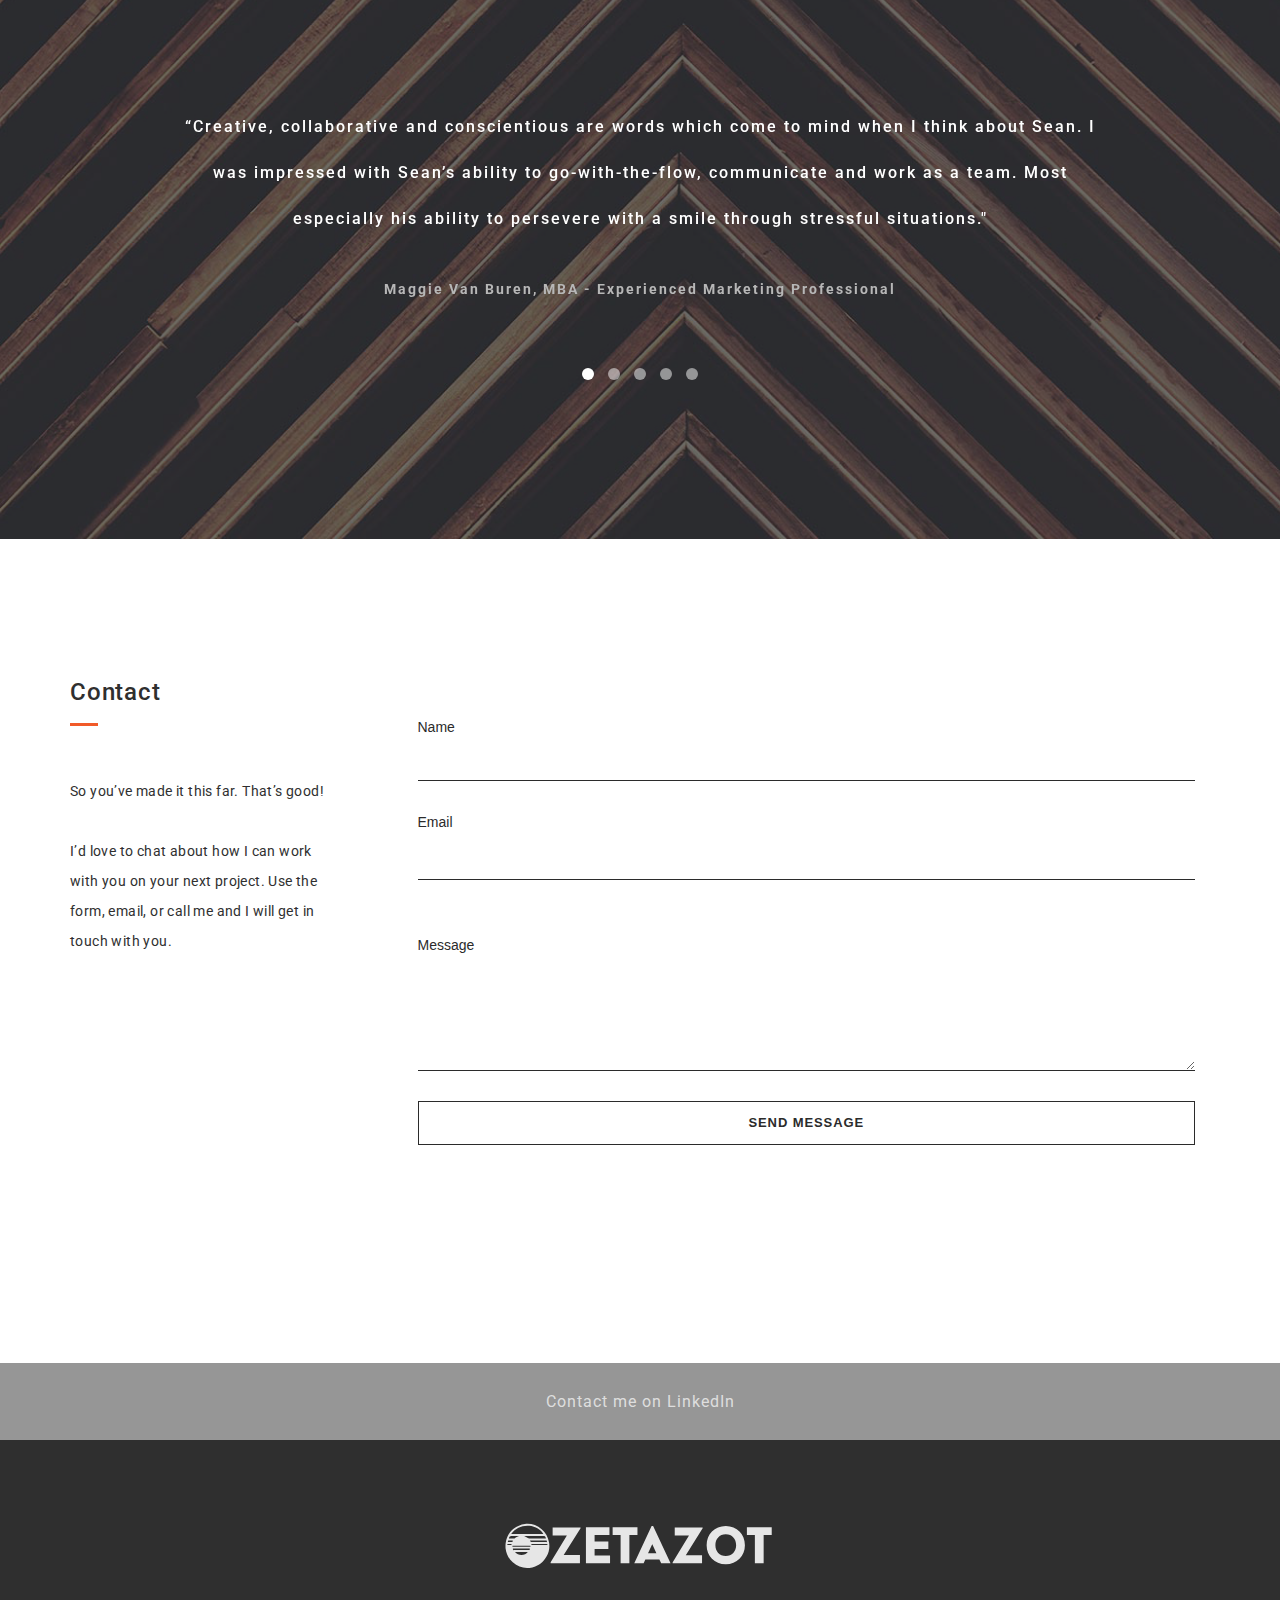
==== commit 185d1a5a: "update style" ====
--- a/index.html
+++ b/index.html
@@ -90,7 +90,7 @@
     <div class="header">
       <div class="for-sticky">
         <!--LOGO-->
-        <div class="col-md-2 col-xs-6 logo">
+        <div class="col-md-2 col-xs-6 logo" style="padding-top: 10px;">
           <a href="index.html" ><img src="images/ZetaLogo.svg"></a>
         </div>
         <!--/.LOGO END-->
